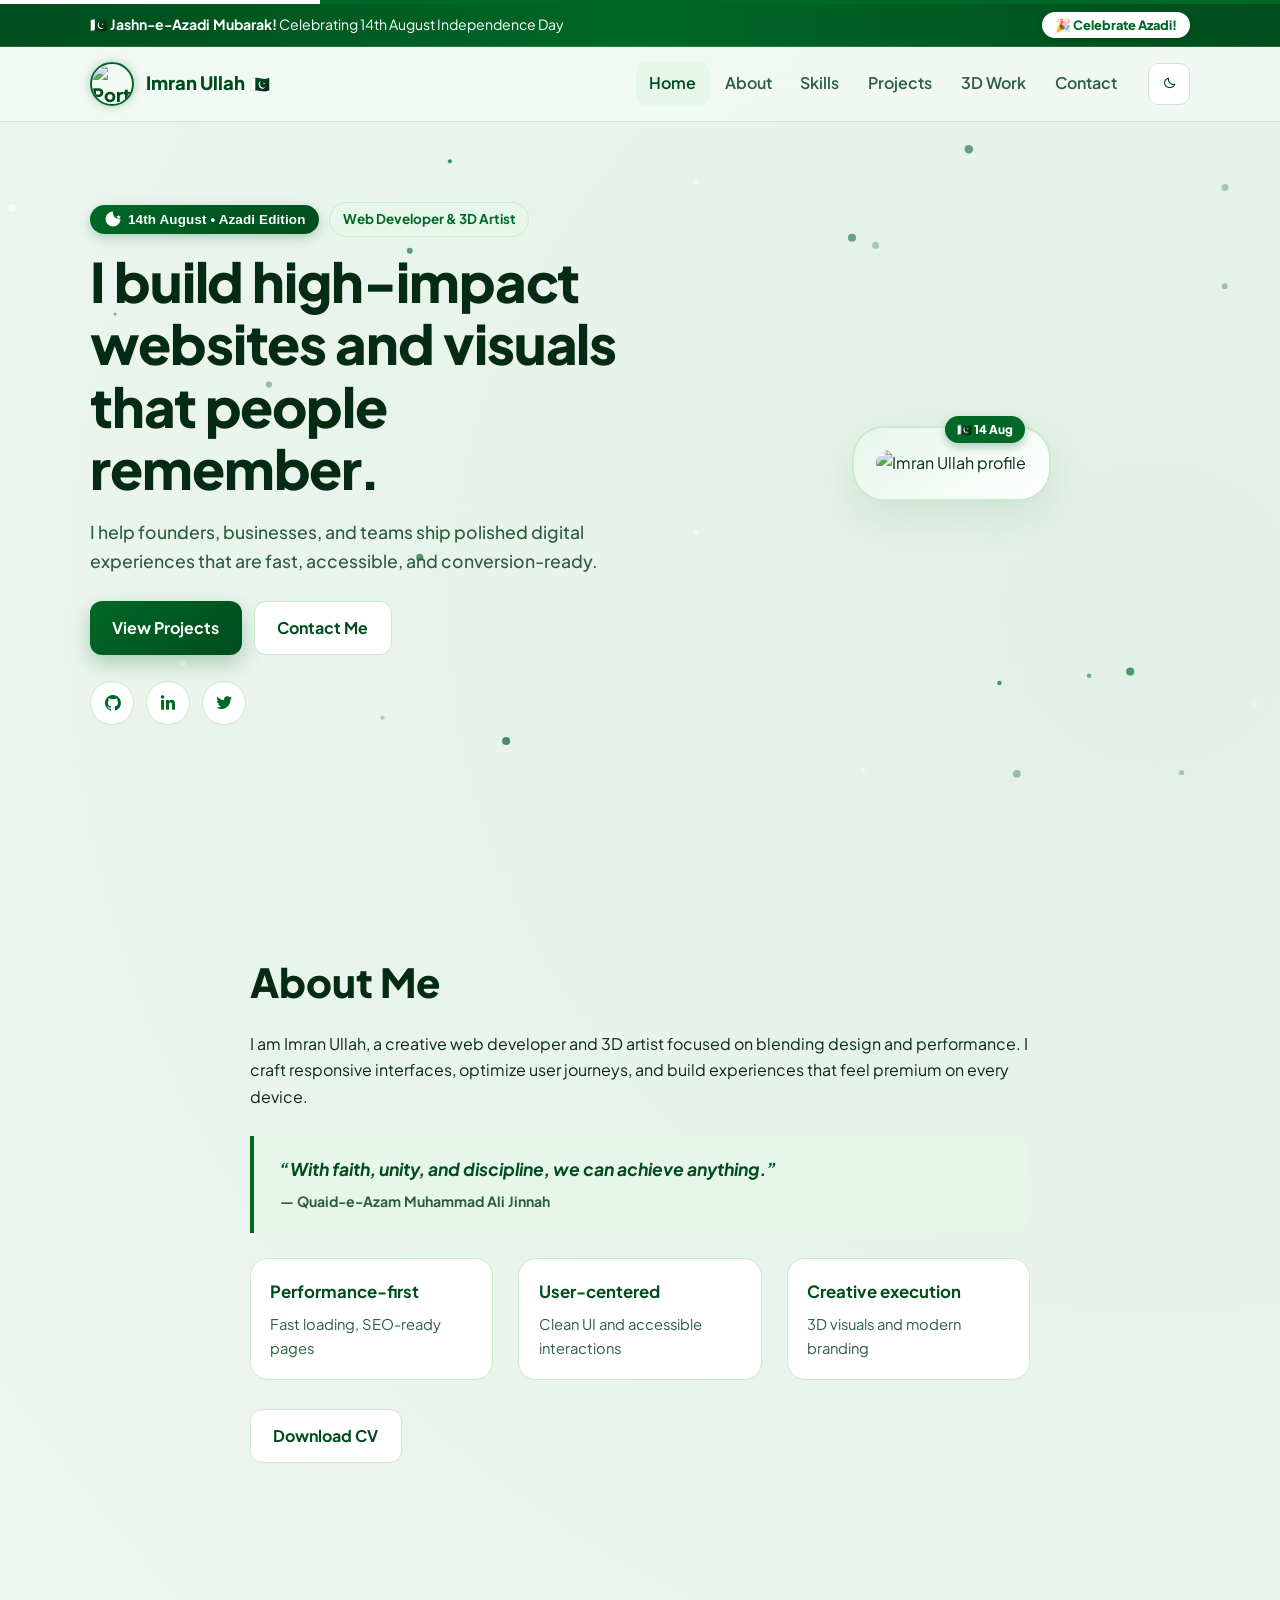
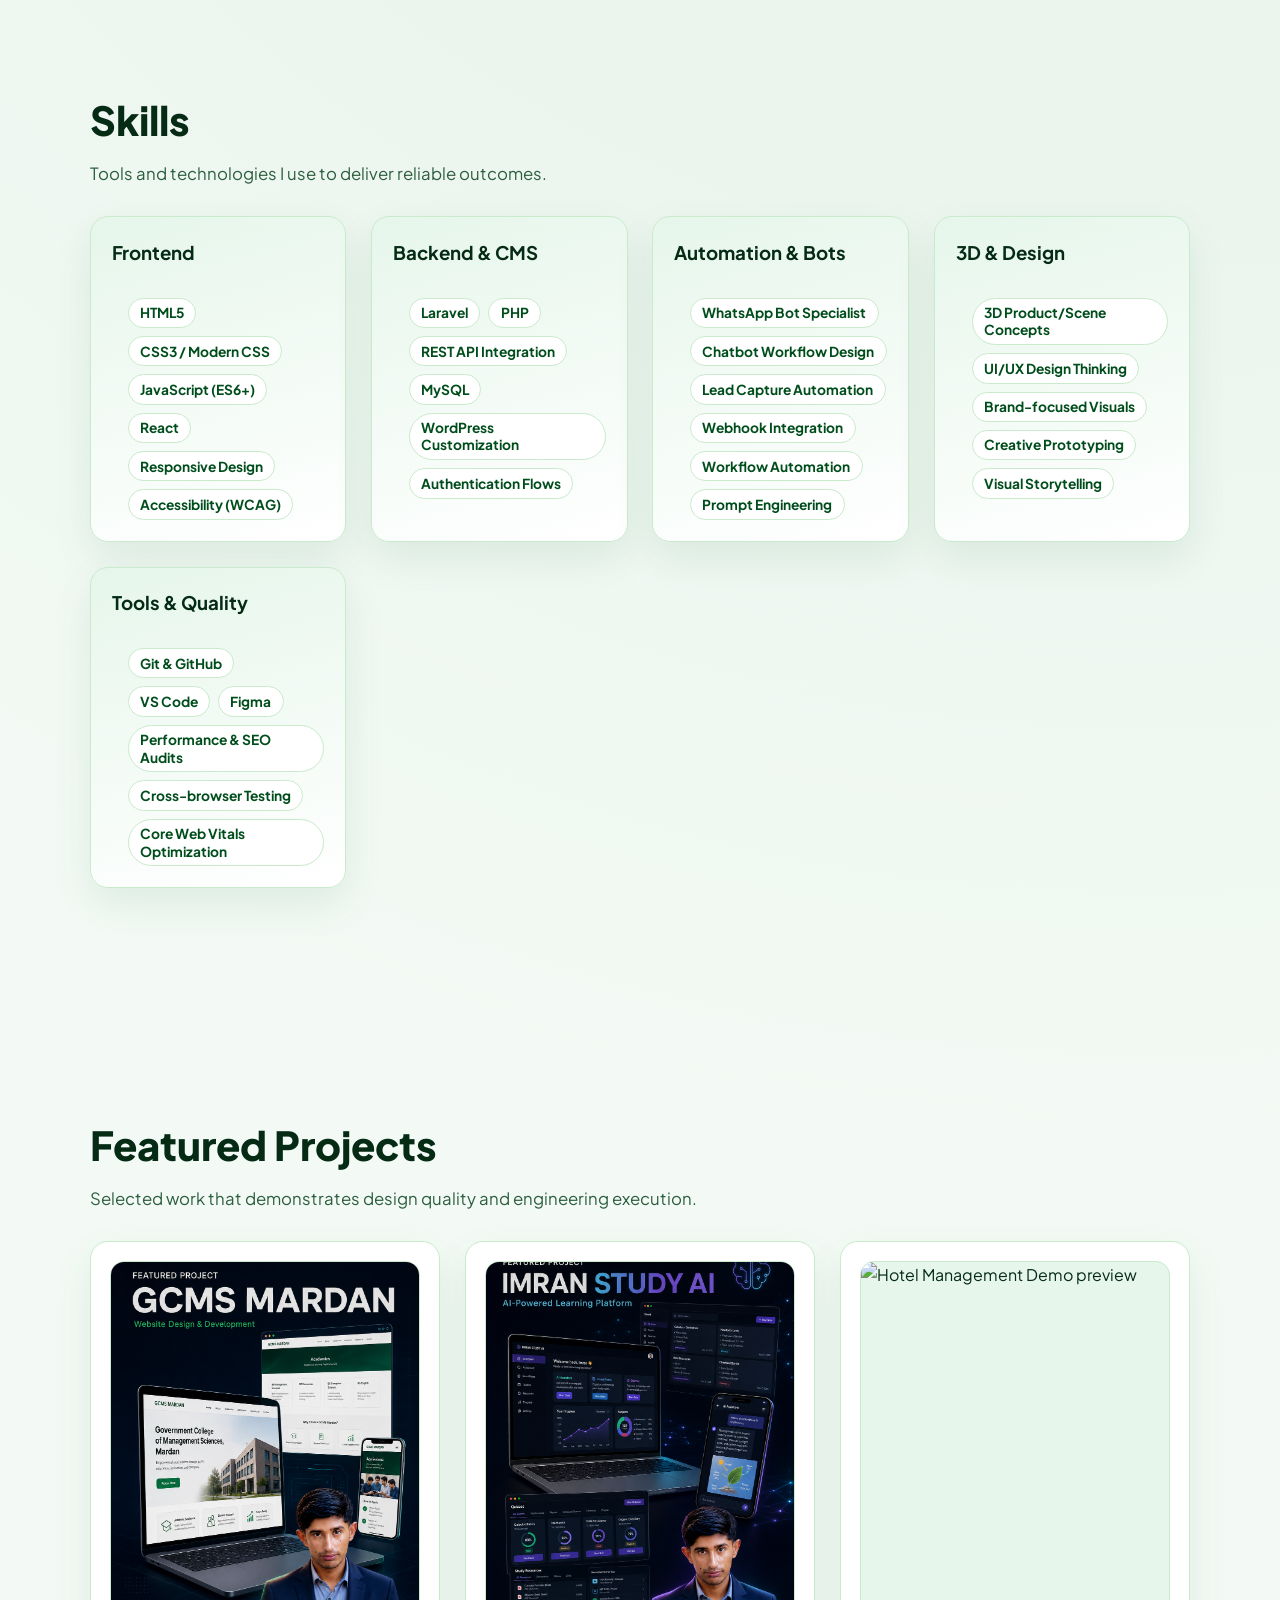
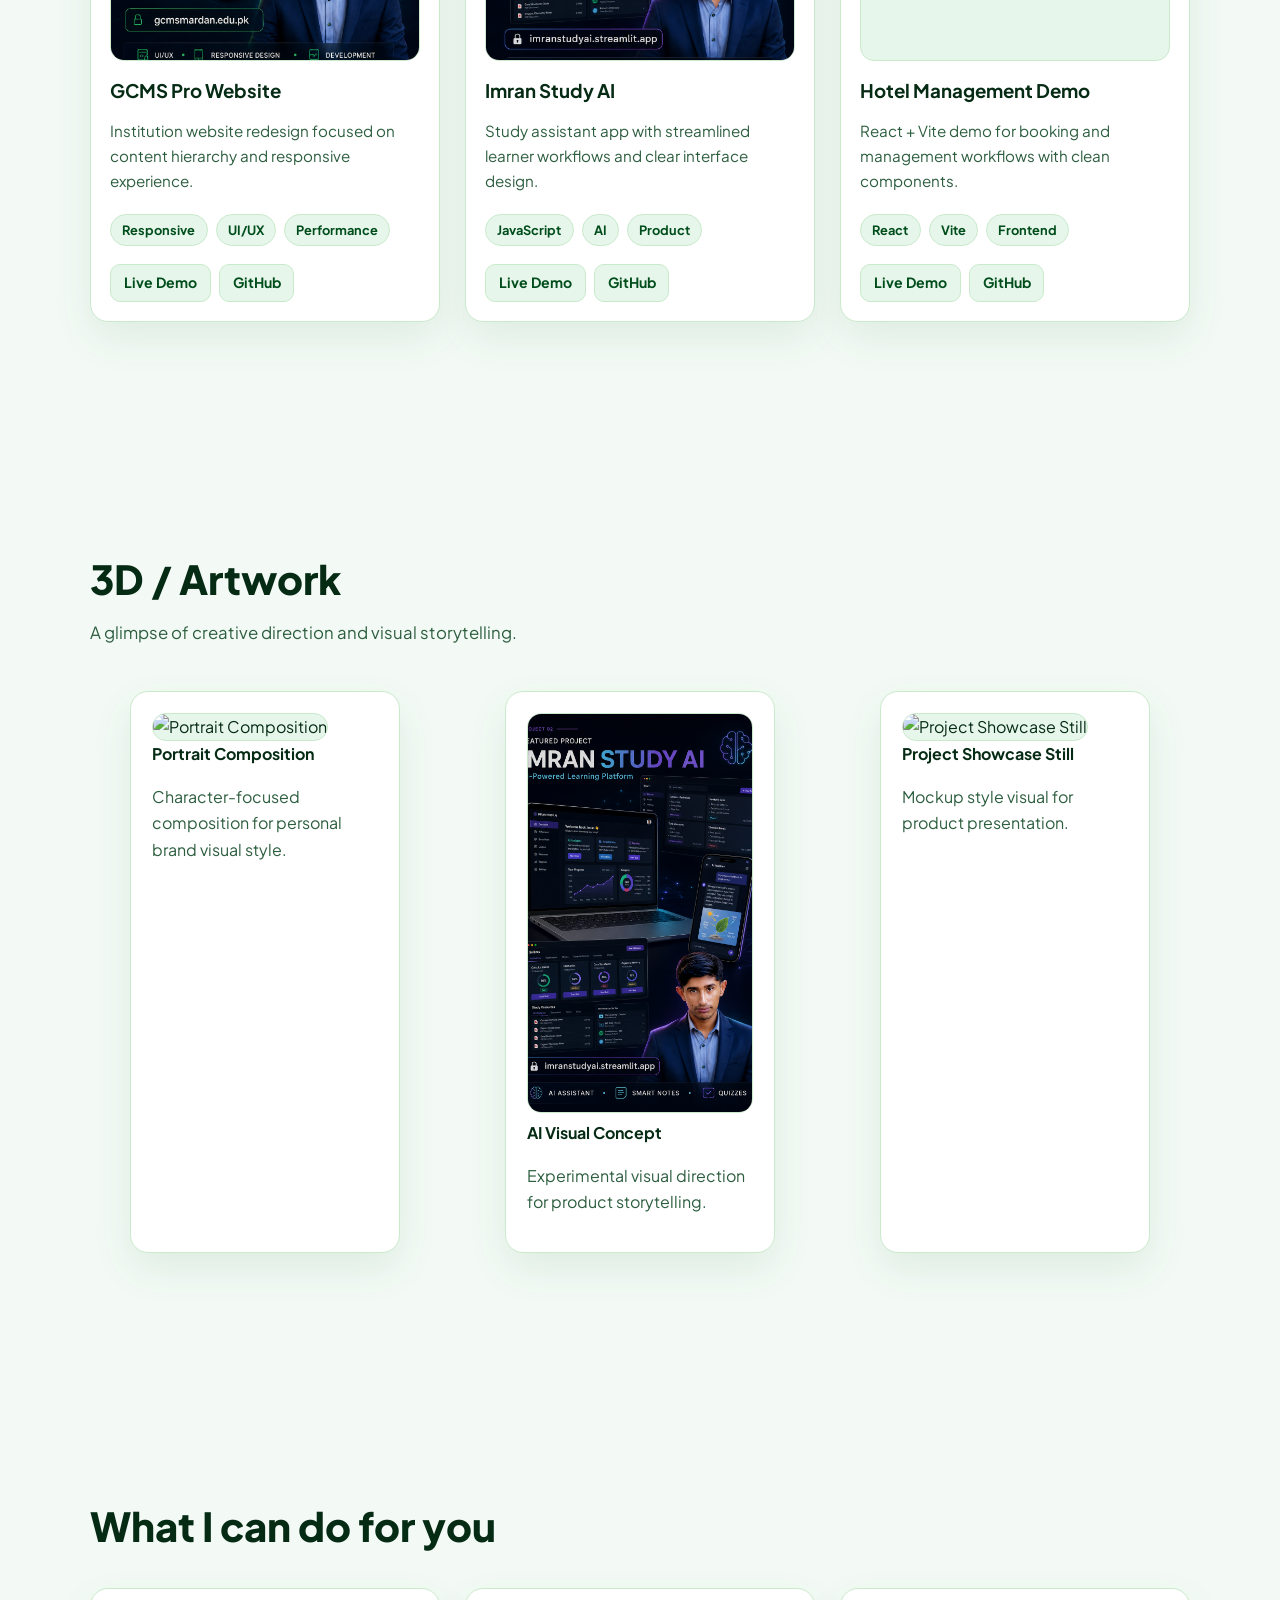
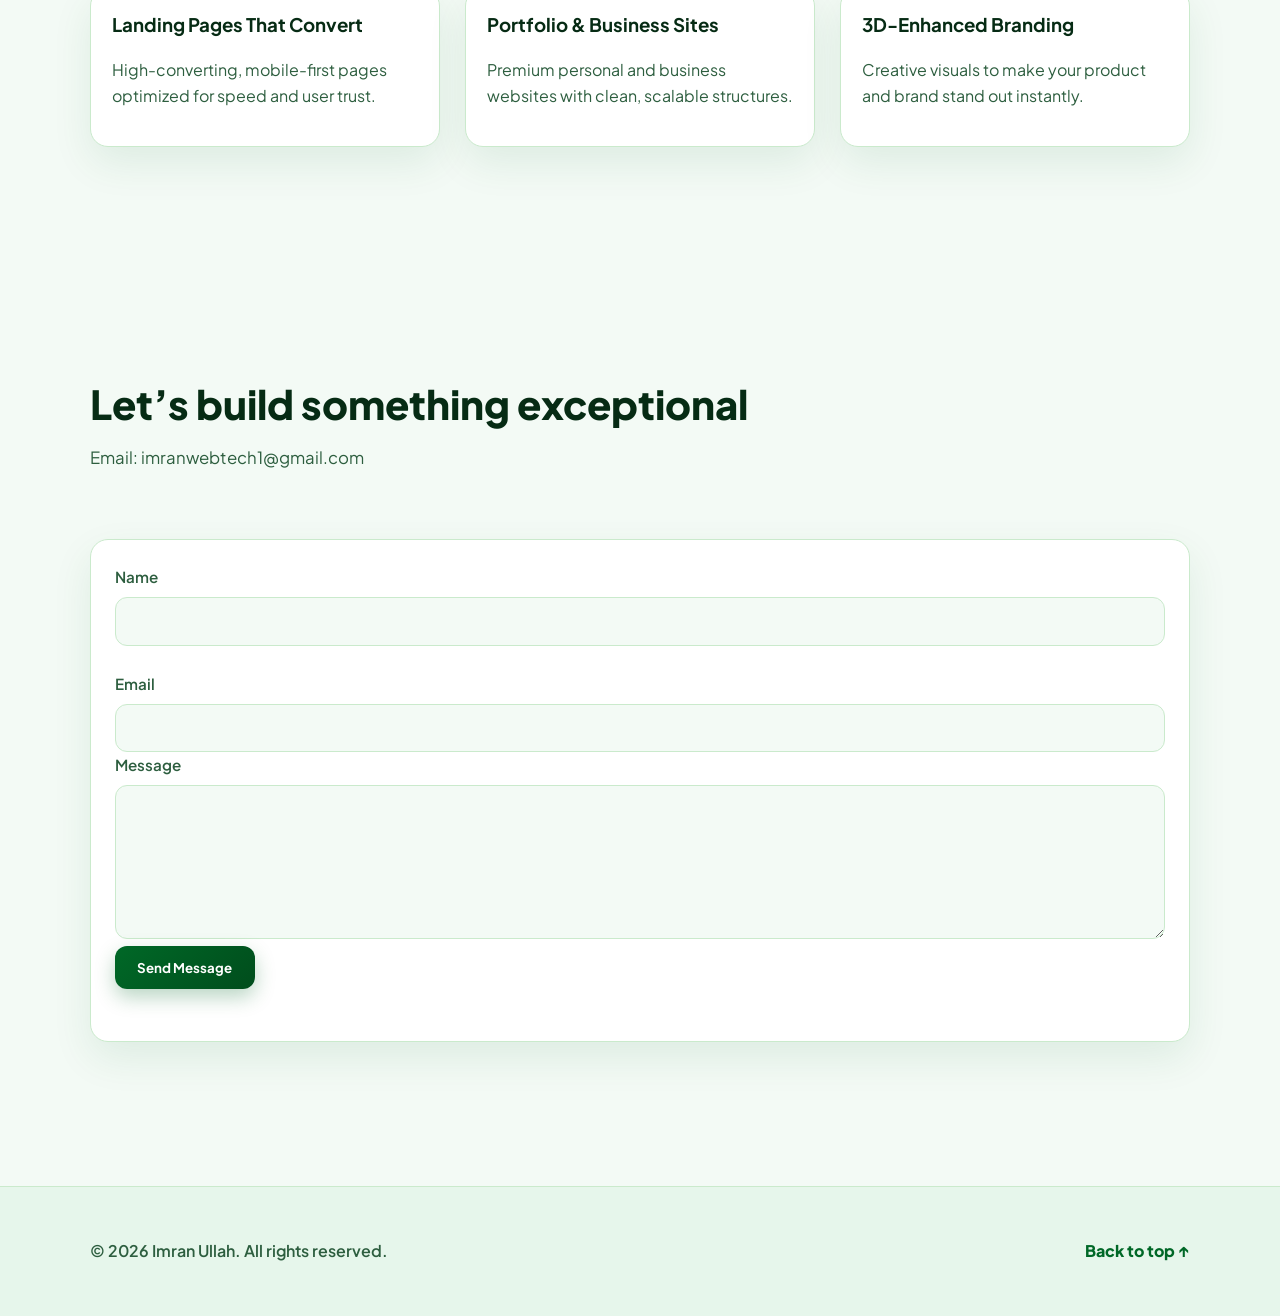
==== index.html @ a59c5899 "Update portfolio with 14th August Pakistan Independence Day theme" ====
<!DOCTYPE html>
<html lang="en">
<head>
    <meta charset="UTF-8">
    <meta name="viewport" content="width=device-width, initial-scale=1.0">
    <title>Imran Ullah | Web Developer & 3D Artist</title>
    <meta name="description" content="Imran Ullah is a Web Developer and 3D Artist creating fast, accessible digital experiences and immersive visuals.">
    <meta property="og:title" content="Imran Ullah | Web Developer & 3D Artist">
    <meta property="og:description" content="Portfolio of Imran Ullah featuring modern web projects, 3D artwork, and services.">
    <meta property="og:type" content="website">
    <meta property="og:image" content="dp.png">
    <meta property="og:url" content="https://imranullahweb.github.io/Imranullahweb.github.io/">
    <link rel="icon" href="dp.png" type="image/png">
    <link rel="preconnect" href="https://fonts.googleapis.com">
    <link rel="preconnect" href="https://fonts.gstatic.com" crossorigin>
    <link href="https://fonts.googleapis.com/css2?family=Plus+Jakarta+Sans:wght@400;500;600;700;800&display=swap" rel="stylesheet">
    <link rel="preconnect" href="https://unpkg.com">
    <link rel="stylesheet" href="style.css">
    <link href="https://unpkg.com/boxicons@2.1.4/css/boxicons.min.css" rel="stylesheet">
    <script defer src="script.js"></script>
</head>
<body>
    <a class="skip-link" href="#main-content">Skip to content</a>

    <div class="azadi-banner" id="azadi-banner">
        <div class="container banner-inner">
            <span>🇵🇰 <strong>Jashn-e-Azadi Mubarak!</strong> Celebrating 14th August Independence Day</span>
            <button id="celebrate-btn" class="azadi-celebrate-btn">🎉 Celebrate Azadi!</button>
        </div>
    </div>

    <header class="site-header" id="site-header">
        <div class="container header-content">
            <a href="#home" class="brand" aria-label="Go to home">
                <img src="dp.png" alt="Portrait of Imran Ullah" class="brand-avatar" width="44" height="44">
                <span>Imran Ullah <span class="flag-badge">🇵🇰</span></span>
            </a>

            <button class="menu-toggle" id="menu-toggle" aria-label="Toggle navigation" aria-expanded="false" aria-controls="site-nav">
                <i class="bx bx-menu"></i>
            </button>

            <nav class="site-nav" id="site-nav" aria-label="Primary navigation">
                <a href="#home" class="nav-link active">Home</a>
                <a href="#about" class="nav-link">About</a>
                <a href="#skills" class="nav-link">Skills</a>
                <a href="#projects" class="nav-link">Projects</a>
                <a href="#artwork" class="nav-link">3D Work</a>
                <a href="#contact" class="nav-link">Contact</a>
            </nav>

            <button class="theme-toggle" id="theme-toggle" aria-label="Switch color theme" aria-pressed="false">
                <i class="bx bx-moon"></i>
            </button>
        </div>
    </header>

    <main id="main-content">
        <section class="hero section" id="home">
            <canvas id="azadi-canvas" class="azadi-canvas"></canvas>
            <div class="container hero-grid">
                <div class="hero-copy reveal">
                    <div class="badge-group">
                        <button class="pak-badge" id="hero-azadi-btn" title="Click to celebrate Azadi!">
                            <svg class="crescent-star-icon" viewBox="0 0 24 24" width="18" height="18" fill="currentColor">
                                <path d="M12 2a10 10 0 1 0 10 10 8.5 8.5 0 0 1-10-10zm7.5 4.5l.9 1.8 2 .3-1.4 1.4.3 2-1.8-.9-1.8.9.3-2-1.4-1.4 2-.3.9-1.8z"/>
                            </svg>
                            14th August • Azadi Edition
                        </button>
                        <span class="eyebrow">Web Developer & 3D Artist</span>
                    </div>
                    <h1>I build high-impact websites and visuals that people remember.</h1>
                    <p class="lead">I help founders, businesses, and teams ship polished digital experiences that are fast, accessible, and conversion-ready.</p>
                    <div class="cta-group">
                        <a class="btn btn-primary" href="#projects">View Projects</a>
                        <a class="btn btn-secondary" href="#contact">Contact Me</a>
                    </div>
                    <ul class="social-list" aria-label="Social links">
                        <li><a href="https://github.com/Imranullahweb" target="_blank" rel="noopener" aria-label="GitHub"><i class="bx bxl-github"></i></a></li>
                        <li><a href="https://www.linkedin.com/in/imran-webtech-904082298/" target="_blank" rel="noopener" aria-label="LinkedIn"><i class="bx bxl-linkedin"></i></a></li>
                        <li><a href="https://x.com/imran_ullah2" target="_blank" rel="noopener" aria-label="X"><i class="bx bxl-twitter"></i></a></li>
                    </ul>
                </div>
                <div class="hero-media reveal">
                    <img src="dp.png" alt="Imran Ullah profile" width="560" height="560" loading="eager" decoding="async">
                </div>
            </div>
        </section>

        <section class="about section" id="about">
            <div class="container narrow reveal">
                <h2>About Me</h2>
                <p>I am Imran Ullah, a creative web developer and 3D artist focused on blending design and performance. I craft responsive interfaces, optimize user journeys, and build experiences that feel premium on every device.</p>
                <blockquote class="quaid-quote">
                    <p>“With faith, unity, and discipline, we can achieve anything.”</p>
                    <cite>— Quaid-e-Azam Muhammad Ali Jinnah</cite>
                </blockquote>
                <div class="about-highlights" role="list">
                    <div class="highlight" role="listitem"><strong>Performance-first</strong><span>Fast loading, SEO-ready pages</span></div>
                    <div class="highlight" role="listitem"><strong>User-centered</strong><span>Clean UI and accessible interactions</span></div>
                    <div class="highlight" role="listitem"><strong>Creative execution</strong><span>3D visuals and modern branding</span></div>
                </div>
                <a class="btn btn-secondary" href="Imran CV for scholarship.pdf" download target="_blank" rel="noopener">Download CV</a>
            </div>
        </section>

        <section class="skills section" id="skills">
            <div class="container">
                <div class="section-head reveal">
                    <h2>Skills</h2>
                    <p>Tools and technologies I use to deliver reliable outcomes.</p>
                </div>
                <div class="skills-grid">
                    <article class="card skill-card reveal">
                        <h3>Frontend</h3>
                        <ul class="skill-chips">
                            <li>HTML5</li>
                            <li>CSS3 / Modern CSS</li>
                            <li>JavaScript (ES6+)</li>
                            <li>React</li>
                            <li>Responsive Design</li>
                            <li>Accessibility (WCAG)</li>
                        </ul>
                    </article>
                    <article class="card skill-card reveal">
                        <h3>Backend & CMS</h3>
                        <ul class="skill-chips">
                            <li>Laravel</li>
                            <li>PHP</li>
                            <li>REST API Integration</li>
                            <li>MySQL</li>
                            <li>WordPress Customization</li>
                            <li>Authentication Flows</li>
                        </ul>
                    </article>
                    <article class="card skill-card reveal">
                        <h3>Automation & Bots</h3>
                        <ul class="skill-chips">
                            <li>WhatsApp Bot Specialist</li>
                            <li>Chatbot Workflow Design</li>
                            <li>Lead Capture Automation</li>
                            <li>Webhook Integration</li>
                            <li>Workflow Automation</li>
                            <li>Prompt Engineering</li>
                        </ul>
                    </article>
                    <article class="card skill-card reveal">
                        <h3>3D & Design</h3>
                        <ul class="skill-chips">
                            <li>3D Product/Scene Concepts</li>
                            <li>UI/UX Design Thinking</li>
                            <li>Brand-focused Visuals</li>
                            <li>Creative Prototyping</li>
                            <li>Visual Storytelling</li>
                        </ul>
                    </article>
                    <article class="card skill-card reveal">
                        <h3>Tools & Quality</h3>
                        <ul class="skill-chips">
                            <li>Git & GitHub</li>
                            <li>VS Code</li>
                            <li>Figma</li>
                            <li>Performance & SEO Audits</li>
                            <li>Cross-browser Testing</li>
                            <li>Core Web Vitals Optimization</li>
                        </ul>
                    </article>
                </div>
            </div>
        </section>

        <section class="projects section" id="projects">
            <div class="container">
                <div class="section-head reveal">
                    <h2>Featured Projects</h2>
                    <p>Selected work that demonstrates design quality and engineering execution.</p>
                </div>
                <div class="cards-grid" id="projects-grid" aria-live="polite"></div>
            </div>
        </section>

        <section class="artwork section" id="artwork">
            <div class="container">
                <div class="section-head reveal">
                    <h2>3D / Artwork</h2>
                    <p>A glimpse of creative direction and visual storytelling.</p>
                </div>
                <div class="cards-grid artwork-grid" id="artwork-grid" aria-live="polite"></div>
            </div>
        </section>

        <section class="services section" id="services">
            <div class="container">
                <div class="section-head reveal">
                    <h2>What I can do for you</h2>
                </div>
                <div class="services-grid">
                    <article class="card reveal">
                        <h3>Landing Pages That Convert</h3>
                        <p>High-converting, mobile-first pages optimized for speed and user trust.</p>
                    </article>
                    <article class="card reveal">
                        <h3>Portfolio & Business Sites</h3>
                        <p>Premium personal and business websites with clean, scalable structures.</p>
                    </article>
                    <article class="card reveal">
                        <h3>3D-Enhanced Branding</h3>
                        <p>Creative visuals to make your product and brand stand out instantly.</p>
                    </article>
                </div>
            </div>
        </section>

        <section class="contact section" id="contact">
            <div class="container contact-wrap">
                <div class="section-head reveal">
                    <h2>Let’s build something exceptional</h2>
                    <p>Email: <a href="mailto:imranwebtech1@gmail.com">imranwebtech1@gmail.com</a></p>
                </div>

                <form class="contact-form reveal" id="contact-form" aria-label="Contact form">
                    <div class="input-grid">
                        <label>
                            <span>Name</span>
                            <input type="text" name="name" autocomplete="name" required>
                        </label>
                        <label>
                            <span>Email</span>
                            <input type="email" name="email" autocomplete="email" required>
                        </label>
                    </div>
                    <label>
                        <span>Message</span>
                        <textarea name="message" rows="6" required></textarea>
                    </label>
                    <button type="submit" class="btn btn-primary">Send Message</button>
                    <p id="form-status" class="form-status" role="status" aria-live="polite"></p>
                </form>
            </div>
        </section>
    </main>

    <footer class="site-footer">
        <div class="container footer-content">
            <p>&copy; <span id="year"></span> Imran Ullah. All rights reserved.</p>
            <a href="#home" class="back-top" aria-label="Back to top">Back to top ↑</a>
        </div>
    </footer>
</body>
</html>
---- style.css ----
:root {
    /* 14th August Pakistan Patriotic Theme - Light Mode */
    --bg: #f3faf5;
    --surface: #ffffff;
    --surface-2: #e6f6eb;
    --text: #062b14; /* High contrast dark green */
    --muted: #2d5e3f;
    --primary: #006827; /* Official Pakistan Flag Green */
    --primary-strong: #004d1c;
    --accent: #00a847; /* Vibrant Emerald Accent */
    --border: #caeacc;
    --shadow: 0 16px 40px rgba(0, 104, 39, 0.09);
    --radius: 18px;
    --space: clamp(1rem, 1.2vw + .6rem, 1.8rem);
    --pill-padding-y: .34rem;
    --pill-padding-x: .62rem;
}

:root[data-theme="dark"] {
    /* 14th August Pakistan Patriotic Theme - Dark Mode */
    --bg: #03170c;
    --surface: #092917;
    --surface-2: #0f3d23;
    --text: #f0fdf4; /* Crisp readable light text */
    --muted: #a3e6b9;
    --primary: #00c853;
    --primary-strong: #69f0ae;
    --accent: #00e676;
    --border: #195431;
    --shadow: 0 18px 48px rgba(0, 0, 0, 0.5);
}

* { box-sizing: border-box; }
html { scroll-behavior: smooth; }
body {
    margin: 0;
    font-family: 'Plus Jakarta Sans', -apple-system, BlinkMacSystemFont, "Segoe UI", Roboto, sans-serif;
    background: radial-gradient(circle at 90% 10%, color-mix(in oklab, var(--primary), transparent 93%), transparent 40%), var(--bg);
    color: var(--text);
    line-height: 1.65;
}

/* Green & White Flag Top Stripe */
body::before {
    content: "";
    position: fixed;
    top: 0;
    left: 0;
    right: 0;
    height: 4px;
    background: linear-gradient(90deg, #ffffff 0%, #ffffff 25%, #006827 25%, #006827 100%);
    z-index: 1001;
}

.azadi-banner {
    background: linear-gradient(90deg, #004d1c 0%, #006827 50%, #004d1c 100%);
    color: #ffffff;
    font-size: .88rem;
    padding: .5rem 0;
    margin-top: 4px;
    border-bottom: 1px solid rgba(255, 255, 255, 0.15);
    position: relative;
    z-index: 999;
}

.banner-inner {
    display: flex;
    justify-content: space-between;
    align-items: center;
    gap: 1rem;
    flex-wrap: wrap;
}

.azadi-celebrate-btn {
    background: #ffffff;
    color: #006827;
    border: none;
    padding: .3rem .8rem;
    border-radius: 999px;
    font-weight: 800;
    font-size: .8rem;
    font-family: inherit;
    cursor: pointer;
    box-shadow: 0 2px 8px rgba(0, 0, 0, 0.15);
    transition: transform .2s ease, background .2s ease;
}
.azadi-celebrate-btn:hover {
    transform: scale(1.05);
    background: #f0fff0;
}

.azadi-canvas {
    position: absolute;
    inset: 0;
    width: 100%;
    height: 100%;
    pointer-events: none;
    z-index: 0;
}

.hero { position: relative; overflow: hidden; padding-top: clamp(3rem, 8vw, 5rem); }
.hero-grid { position: relative; z-index: 1; }

button.pak-badge {
    border: none;
    cursor: pointer;
    transition: transform .2s ease, box-shadow .2s ease;
}
button.pak-badge:hover {
    transform: scale(1.04);
    box-shadow: 0 6px 18px rgba(0, 104, 39, 0.35);
}
a { color: inherit; text-decoration: none; }

.skip-link {
    position: absolute;
    left: .5rem;
    top: -4rem;
    background: var(--primary);
    color: #fff;
    padding: .6rem .9rem;
    border-radius: .6rem;
    z-index: 999;
}
.skip-link:focus-visible { top: .5rem; }

.container { width: min(1100px, 92vw); margin-inline: auto; }
.narrow { width: min(780px, 92vw); }
.section { padding: clamp(4rem, 9vw, 7rem) 0; }

.site-header {
    position: sticky;
    top: 5px;
    z-index: 100;
    backdrop-filter: blur(12px);
    background: color-mix(in oklab, var(--bg), transparent 15%);
    border-bottom: 1px solid var(--border);
    transition: border-color .2s ease, box-shadow .2s ease;
}
.site-header.scrolled { box-shadow: 0 8px 24px rgba(0, 104, 39, .12); }

.header-content {
    display: flex;
    align-items: center;
    gap: .8rem;
    min-height: 74px;
}
.brand { display: inline-flex; align-items: center; gap: .75rem; font-weight: 800; color: var(--primary-strong); font-size: 1.15rem; }
:root[data-theme="dark"] .brand { color: #ffffff; }

.brand-avatar {
    width: 44px;
    height: 44px;
    border-radius: 50%;
    object-fit: cover;
    border: 2px solid var(--primary);
    box-shadow: 0 0 10px rgba(0, 104, 39, 0.3);
}

.flag-badge {
    font-size: 1rem;
    margin-left: 2px;
}

.site-nav { margin-left: auto; display: flex; gap: .2rem; }
.nav-link {
    padding: .6rem .8rem;
    border-radius: 10px;
    color: var(--muted);
    font-weight: 600;
    transition: all .2s ease;
}
.nav-link:hover, .nav-link.active {
    color: var(--primary-strong);
    background: var(--surface-2);
}
:root[data-theme="dark"] .nav-link:hover, 
:root[data-theme="dark"] .nav-link.active {
    color: #ffffff;
    background: var(--surface-2);
}

.theme-toggle,
.menu-toggle {
    border: 1px solid var(--border);
    background: var(--surface);
    color: var(--primary-strong);
    width: 42px;
    height: 42px;
    border-radius: 10px;
    display: grid;
    place-items: center;
    cursor: pointer;
    transition: all .2s ease;
}
.theme-toggle:hover, .menu-toggle:hover {
    background: var(--surface-2);
}
.theme-toggle { margin-left: .35rem; }
.menu-toggle { display: none; }

.hero { padding-top: clamp(3rem, 8vw, 5rem); }
.hero-grid {
    display: grid;
    gap: clamp(1.5rem, 3vw, 3rem);
    align-items: center;
    grid-template-columns: 1.1fr .9fr;
}

.badge-group {
    display: flex;
    flex-wrap: wrap;
    align-items: center;
    gap: .6rem;
    margin-bottom: .8rem;
}

.pak-badge {
    display: inline-flex;
    align-items: center;
    gap: .4rem;
    padding: .35rem .85rem;
    border-radius: 999px;
    background: linear-gradient(135deg, #006827, #004d1c);
    color: #ffffff;
    font-weight: 700;
    font-size: .84rem;
    box-shadow: 0 4px 12px rgba(0, 104, 39, 0.25);
    letter-spacing: .01em;
}

.crescent-star-icon {
    fill: #ffffff;
    animation: spin-glow 4s ease-in-out infinite alternate;
}

@keyframes spin-glow {
    0% { transform: rotate(0deg) scale(1); }
    100% { transform: rotate(12deg) scale(1.1); }
}

.eyebrow {
    display: inline-flex;
    padding: .35rem .8rem;
    border-radius: 999px;
    background: var(--surface-2);
    color: var(--primary);
    font-weight: 700;
    font-size: .84rem;
    border: 1px solid var(--border);
}

h1 { 
    font-size: clamp(2.1rem, 5vw, 3.4rem); 
    line-height: 1.15; 
    margin: .8rem 0; 
    font-weight: 800;
    color: var(--text);
    letter-spacing: -0.02em;
}

.lead { 
    color: var(--muted); 
    max-width: 62ch; 
    font-size: 1.1rem;
    font-weight: 500;
}

.cta-group { display: flex; flex-wrap: wrap; gap: .75rem; margin: 1.6rem 0; }
.btn {
    border: 0;
    border-radius: 12px;
    display: inline-flex;
    align-items: center;
    justify-content: center;
    padding: .8rem 1.4rem;
    font-weight: 700;
    cursor: pointer;
    font-family: inherit;
    transition: all .25s cubic-bezier(0.4, 0, 0.2, 1);
}
.btn-primary { 
    background: linear-gradient(135deg, var(--primary) 0%, var(--primary-strong) 100%); 
    color: #ffffff !important; 
    box-shadow: 0 8px 20px rgba(0, 104, 39, 0.28);
}
.btn-primary:hover { 
    transform: translateY(-2px);
    box-shadow: 0 12px 28px rgba(0, 104, 39, 0.38);
    background: linear-gradient(135deg, var(--primary-strong) 0%, var(--primary) 100%); 
}

.btn-secondary { 
    background: var(--surface); 
    border: 1.5px solid var(--border); 
    color: var(--primary-strong);
}
.btn-secondary:hover {
    background: var(--surface-2);
    transform: translateY(-2px);
    border-color: var(--primary);
}

.social-list { display: flex; list-style: none; padding: 0; margin: 1.2rem 0 0; gap: .75rem; }
.social-list a {
    width: 44px;
    height: 44px;
    border-radius: 50%;
    display: grid;
    place-items: center;
    background: var(--surface);
    border: 1.5px solid var(--border);
    color: var(--primary);
    font-size: 1.2rem;
    transition: all .2s ease;
}
.social-list a:hover { 
    transform: translateY(-3px); 
    background: var(--primary);
    color: #ffffff;
    border-color: var(--primary);
    box-shadow: 0 6px 16px rgba(0, 104, 39, 0.25);
}

.hero-media {
    justify-self: center;
    position: relative;
    background: linear-gradient(145deg, var(--surface-2), var(--surface));
    border: 2px solid var(--border);
    box-shadow: var(--shadow);
    border-radius: 32px;
    padding: clamp(.8rem, 2vw, 1.4rem);
}

.hero-media::before {
    content: "🇵🇰 14 Aug";
    position: absolute;
    top: -12px;
    right: 24px;
    background: var(--primary);
    color: #fff;
    font-size: .75rem;
    font-weight: 800;
    padding: .25rem .75rem;
    border-radius: 999px;
    box-shadow: 0 4px 10px rgba(0, 104, 39, 0.3);
}

.hero-media img { border-radius: 22px; aspect-ratio: 1/1; object-fit: cover; }

.section-head { margin-bottom: 1.8rem; }
.section-head p { color: var(--muted); margin-top: .4rem; font-size: 1.05rem; }
h2 { font-size: clamp(1.8rem, 3.2vw, 2.5rem); margin: 0; font-weight: 800; color: var(--text); }

.about-highlights,
.skills-grid,
.cards-grid,
.services-grid,
.input-grid {
    display: grid;
    gap: var(--space);
}

.quaid-quote {
    margin: 1.6rem 0;
    padding: 1.2rem 1.6rem;
    border-left: 4px solid var(--primary);
    background: var(--surface-2);
    border-radius: 0 var(--radius) var(--radius) 0;
}
.quaid-quote p {
    margin: 0;
    font-size: 1.1rem;
    font-weight: 700;
    color: var(--primary-strong);
    font-style: italic;
}
.quaid-quote cite {
    display: block;
    margin-top: .4rem;
    font-size: .88rem;
    font-weight: 700;
    color: var(--muted);
    font-style: normal;
}
.about-highlights { grid-template-columns: repeat(auto-fit, minmax(180px, 1fr)); margin: 1.4rem 0 1.8rem; }
.highlight { 
    background: var(--surface); 
    border: 1.5px solid var(--border); 
    border-radius: var(--radius); 
    padding: 1.2rem; 
    transition: transform .2s ease;
}
.highlight:hover { transform: translateY(-3px); border-color: var(--primary); }
.highlight strong { color: var(--primary-strong); font-size: 1.05rem; }
.highlight span { display: block; color: var(--muted); margin-top: .35rem; font-size: .92rem; }

.skills-grid,
.services-grid { grid-template-columns: repeat(auto-fit, minmax(230px, 1fr)); }
.cards-grid { grid-template-columns: repeat(auto-fit, minmax(280px, 1fr)); }
.card {
    background: var(--surface);
    border: 1.5px solid var(--border);
    border-radius: var(--radius);
    padding: 1.3rem;
    box-shadow: var(--shadow);
    transition: all .25s ease;
}
.card h3 { margin-top: 0; margin-bottom: .6rem; color: var(--text); font-weight: 700; }
.card p { color: var(--muted); }
.card ul { margin: .4rem 0 0; padding-left: 1rem; color: var(--muted); }

.skills-grid { grid-template-columns: repeat(auto-fit, minmax(240px, 1fr)); }
.skill-card {
    padding: 1.3rem;
    border-color: var(--border);
    background: linear-gradient(165deg, var(--surface-2), var(--surface));
    display: grid;
    gap: .8rem;
    align-content: start;
    transition: transform .2s ease, box-shadow .2s ease, border-color .2s ease;
}
.skill-card:hover {
    transform: translateY(-4px);
    border-color: var(--primary);
    box-shadow: 0 16px 36px rgba(0, 104, 39, 0.15);
}

.skill-chips {
    list-style: none;
    padding: 0;
    margin: 0;
    display: flex;
    flex-wrap: wrap;
    gap: .5rem;
}
.skill-chips li {
    padding: .35rem .7rem;
    border-radius: 999px;
    border: 1px solid var(--border);
    background: var(--surface);
    color: var(--primary-strong);
    font-size: .86rem;
    font-weight: 700;
    line-height: 1.25;
}

.project-card {
    position: relative;
    overflow: hidden;
    padding: 1.2rem;
    display: flex;
    flex-direction: column;
    gap: .5rem;
    min-height: 100%;
    border: 1.5px solid var(--border);
    background: var(--surface);
    border-radius: var(--radius);
    transition: transform .25s ease, box-shadow .25s ease, border-color .25s ease;
}

.project-card:hover {
    transform: translateY(-5px);
    box-shadow: 0 20px 48px rgba(0, 104, 39, 0.18);
    border-color: var(--primary);
}

.project-card h3 { margin: .4rem 0 0; color: var(--text); font-weight: 700; }
.project-card p { margin: .2rem 0 0; color: var(--muted); font-size: .95rem; }
.project-card .project-links { margin-top: auto; padding-top: .6rem; }

.project-cover,
.art-cover {
    width: 100%;
    border-radius: 14px;
    aspect-ratio: 16/10;
    object-fit: cover;
    border: 1px solid var(--border);
    background: var(--surface-2);
}

.project-meta,
.project-links,
.tags {
    display: flex;
    flex-wrap: wrap;
    gap: .5rem;
    margin-top: .8rem;
}
.tag {
    padding: .3rem .7rem;
    border-radius: 999px;
    font-size: .8rem;
    font-weight: 700;
    border: 1px solid var(--border);
    color: var(--primary-strong);
    background: var(--surface-2);
}
.project-links a,
.project-links span {
    font-size: .88rem;
    border-radius: 10px;
    border: 1.5px solid var(--border);
    padding: .4rem .8rem;
    background: var(--surface-2);
    font-weight: 700;
    color: var(--primary-strong);
    transition: all .2s ease;
}

.project-links a:hover {
    transform: translateY(-2px);
    border-color: var(--primary);
    background: var(--primary);
    color: #ffffff;
}

.contact-wrap { display: grid; gap: 1.4rem; }
.contact-form {
    background: var(--surface);
    border: 1.5px solid var(--border);
    border-radius: var(--radius);
    box-shadow: var(--shadow);
    padding: 1.5rem;
}
label span { font-size: .95rem; color: var(--muted); font-weight: 600; }
input,
textarea {
    width: 100%;
    margin-top: .4rem;
    border: 1.5px solid var(--border);
    background: var(--bg);
    color: var(--text);
    border-radius: 12px;
    padding: .8rem;
    font-family: inherit;
    font-size: 1rem;
    transition: border-color .2s ease, box-shadow .2s ease;
}
input:focus, textarea:focus {
    outline: none;
    border-color: var(--primary);
    box-shadow: 0 0 0 3px color-mix(in oklab, var(--primary), transparent 80%);
}
.form-status { min-height: 1.2rem; margin: .6rem 0 0; color: var(--muted); font-weight: 600; }

.site-footer { 
    padding: 2.2rem 0; 
    border-top: 1.5px solid var(--border); 
    background: var(--surface-2);
    margin-top: 2rem;
}
.footer-content { display: flex; justify-content: space-between; align-items: center; gap: .8rem; flex-wrap: wrap; font-weight: 600; color: var(--muted); }
.back-top { color: var(--primary); font-weight: 800; }

.reveal {
    opacity: 0;
    transform: translateY(18px);
    transition: opacity .45s ease, transform .45s ease;
}
.reveal.is-visible { opacity: 1; transform: translateY(0); }

:focus-visible {
    outline: 3px solid var(--primary);
    outline-offset: 2px;
}

@media (max-width: 920px) {
    .menu-toggle { display: grid; margin-left: auto; }
    .site-nav {
        position: absolute;
        top: 74px;
        left: 0;
        right: 0;
        padding: 1rem;
        border-bottom: 1.5px solid var(--border);
        background: var(--bg);
        display: none;
        flex-direction: column;
        box-shadow: 0 12px 24px rgba(0, 104, 39, 0.15);
    }
    .site-nav.open { display: flex; }
    .theme-toggle { margin-left: 0; }
    .hero-grid { grid-template-columns: 1fr; }
    .cards-grid { grid-template-columns: 1fr; }
    .skills-grid { grid-template-columns: 1fr; }
}

@media (prefers-reduced-motion: reduce) {
    html { scroll-behavior: auto; }
    *, *::before, *::after {
        animation-duration: .01ms !important;
        animation-iteration-count: 1 !important;
        transition-duration: .01ms !important;
    }
    .reveal { opacity: 1; transform: none; }
}
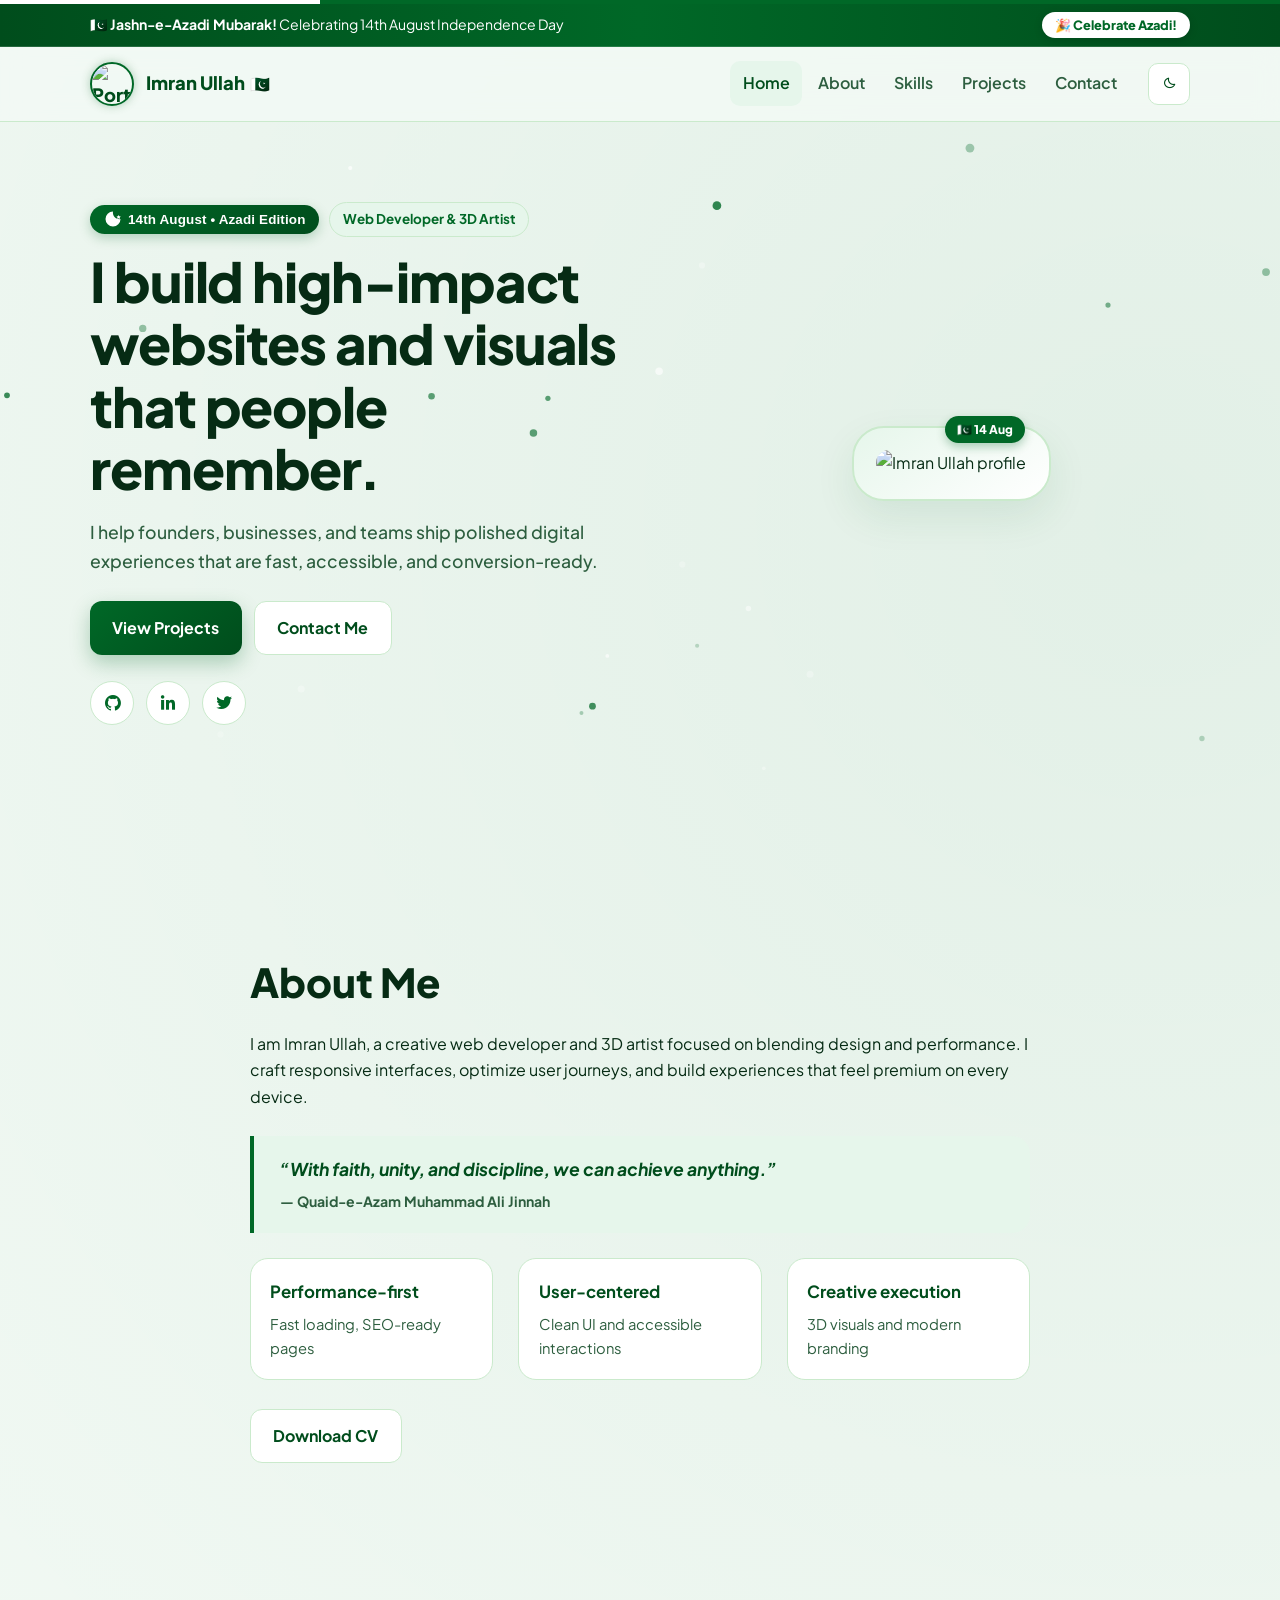
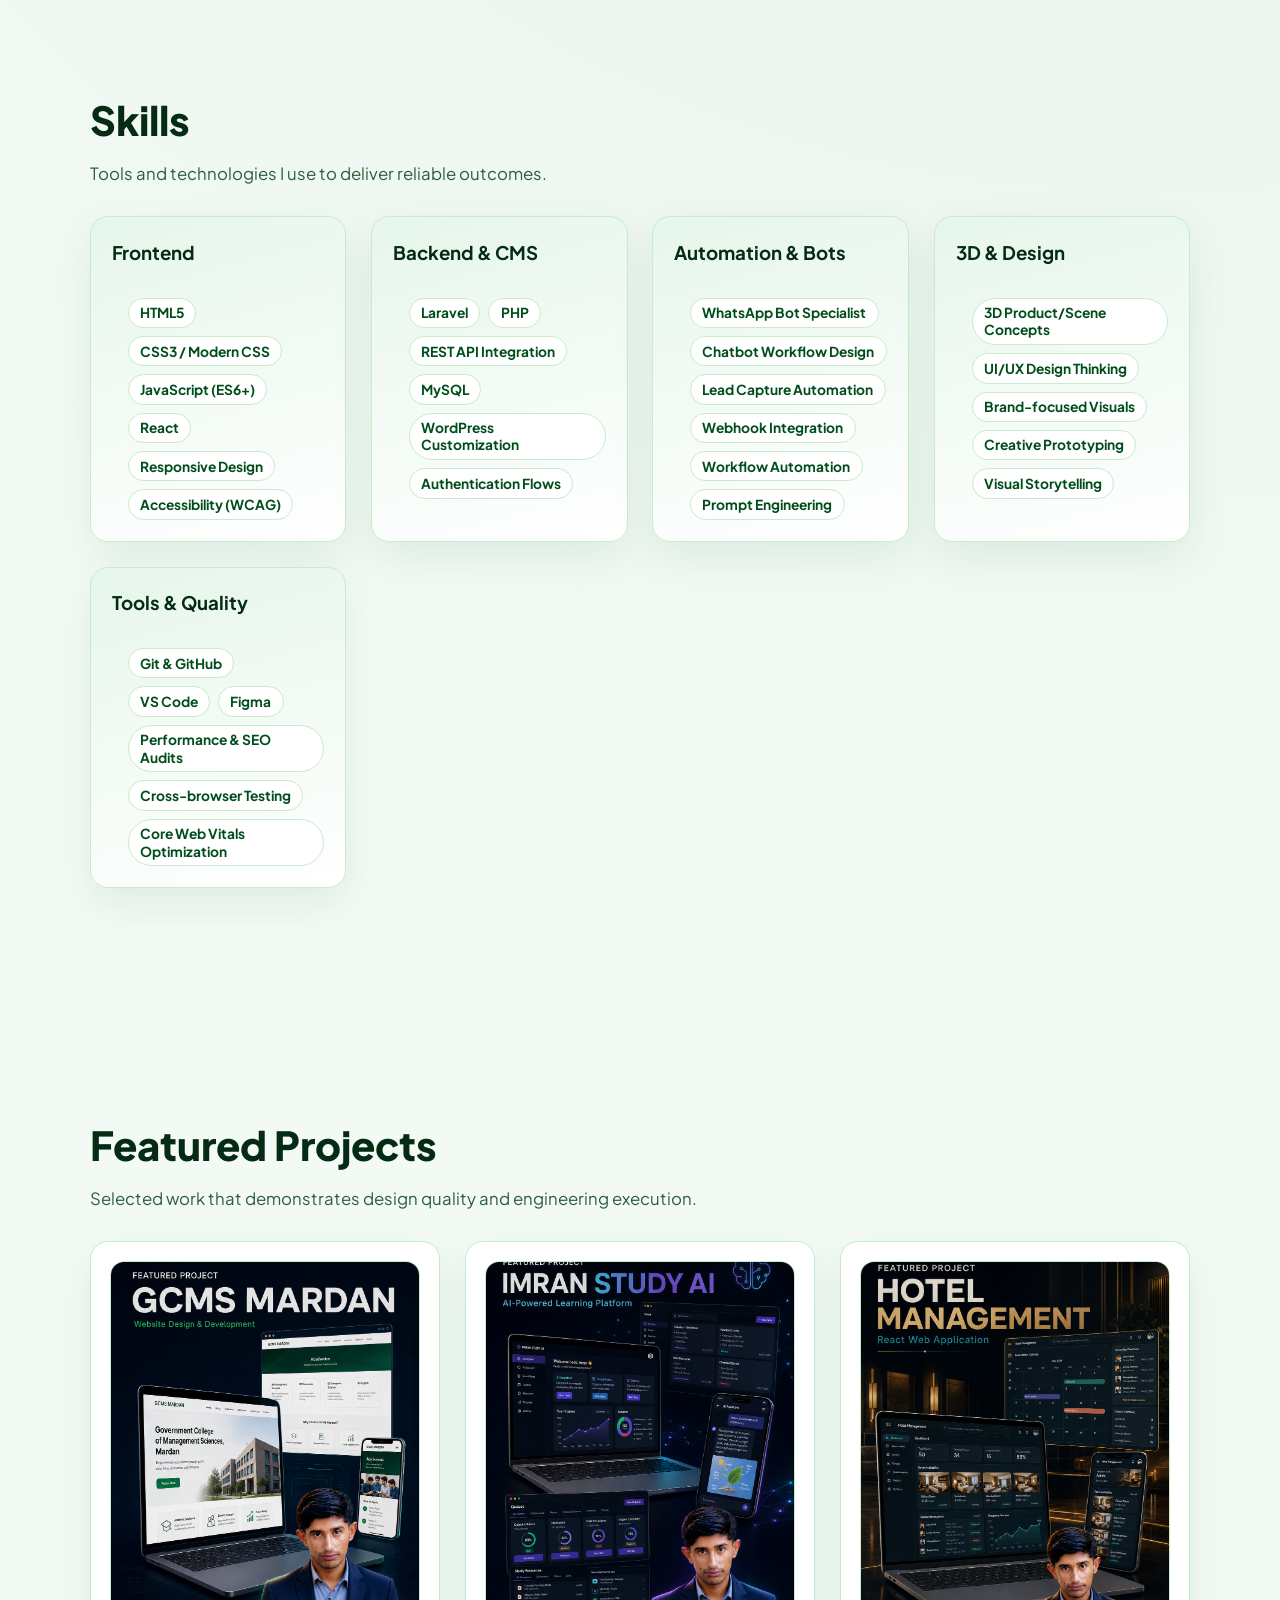
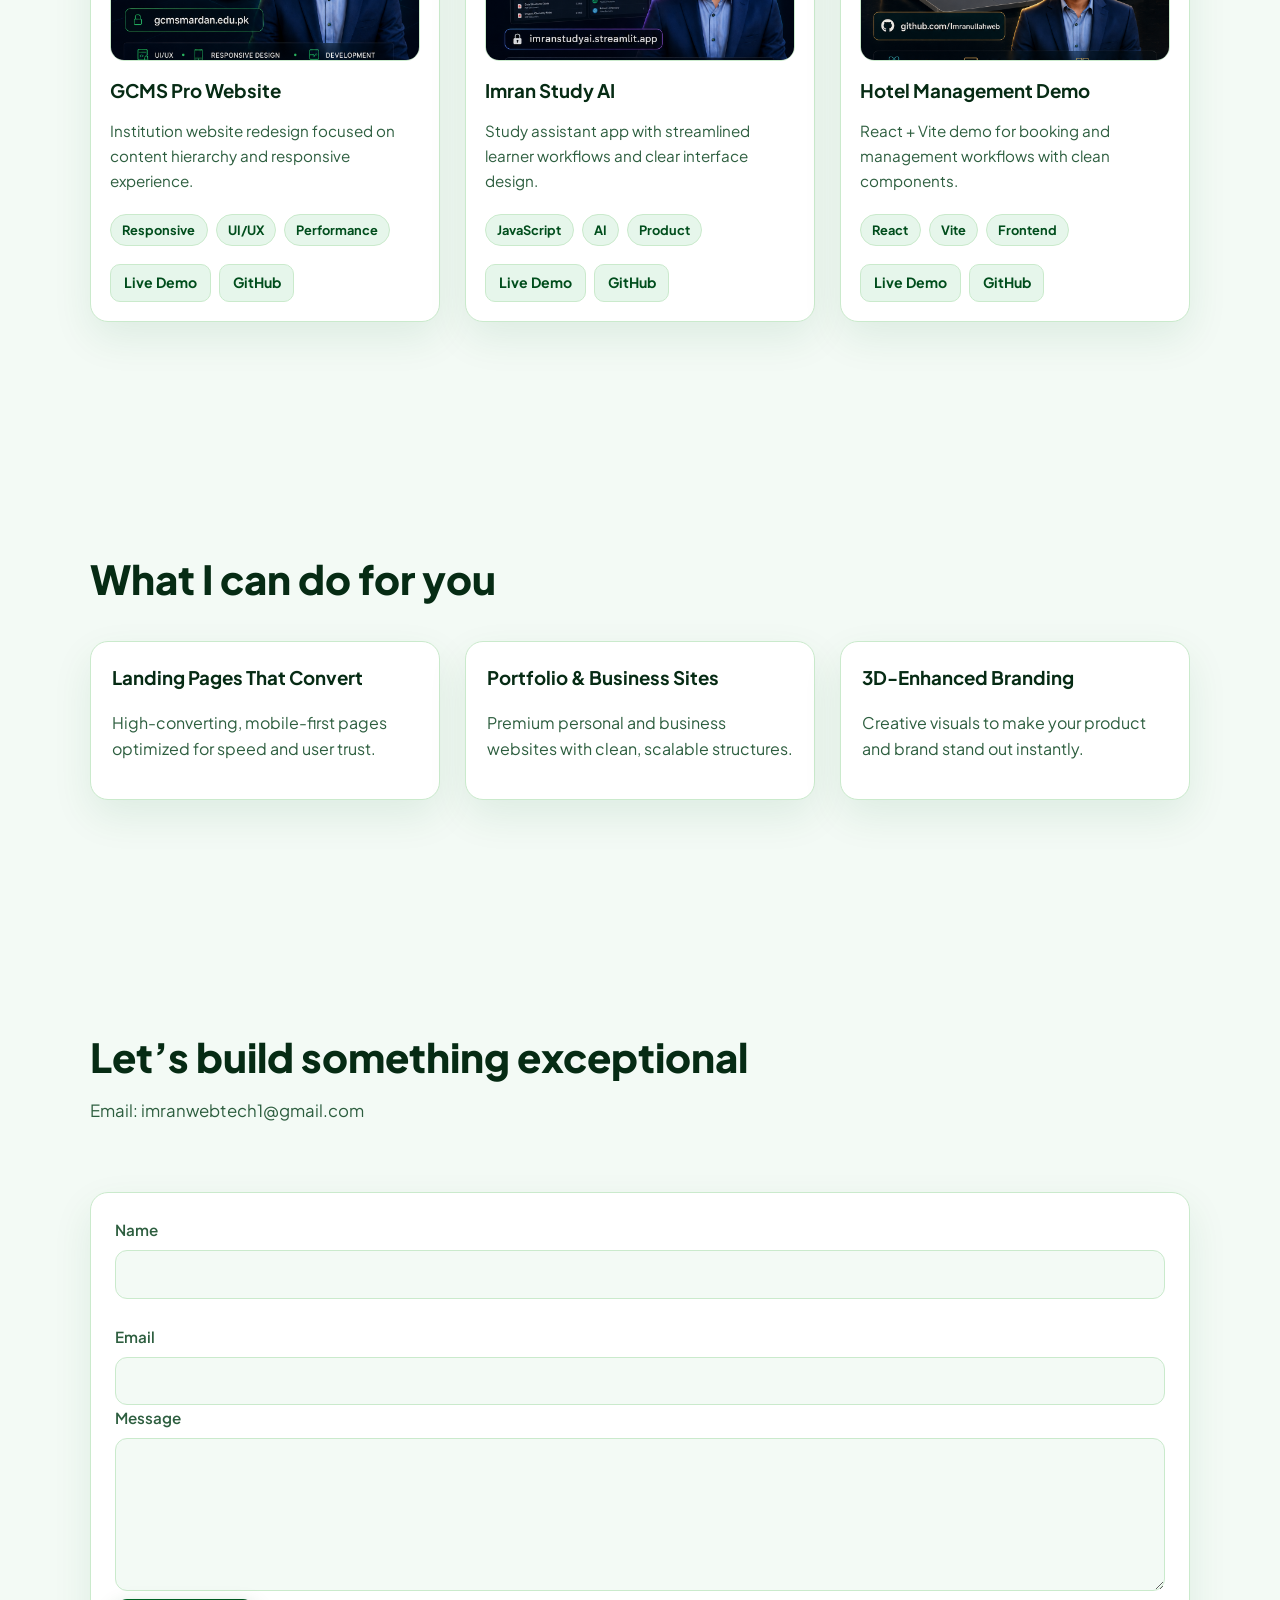
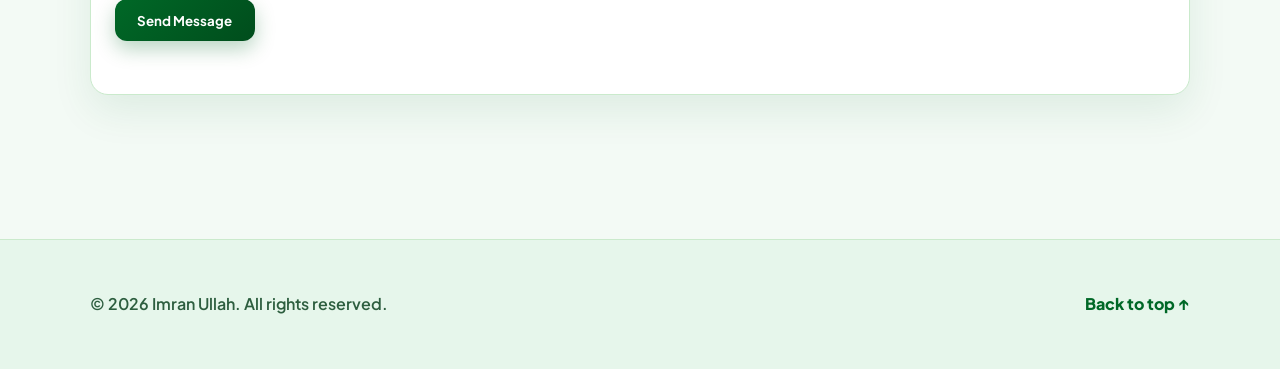
==== commit 4dd4c88f: "Remove 3D / Artwork section from index.html and script.js" ====
--- a/index.html
+++ b/index.html
@@ -45,7 +45,6 @@
                 <a href="#about" class="nav-link">About</a>
                 <a href="#skills" class="nav-link">Skills</a>
                 <a href="#projects" class="nav-link">Projects</a>
-                <a href="#artwork" class="nav-link">3D Work</a>
                 <a href="#contact" class="nav-link">Contact</a>
             </nav>
 
@@ -179,16 +178,6 @@
             </div>
         </section>
 
-        <section class="artwork section" id="artwork">
-            <div class="container">
-                <div class="section-head reveal">
-                    <h2>3D / Artwork</h2>
-                    <p>A glimpse of creative direction and visual storytelling.</p>
-                </div>
-                <div class="cards-grid artwork-grid" id="artwork-grid" aria-live="polite"></div>
-            </div>
-        </section>
-
         <section class="services section" id="services">
             <div class="container">
                 <div class="section-head reveal">
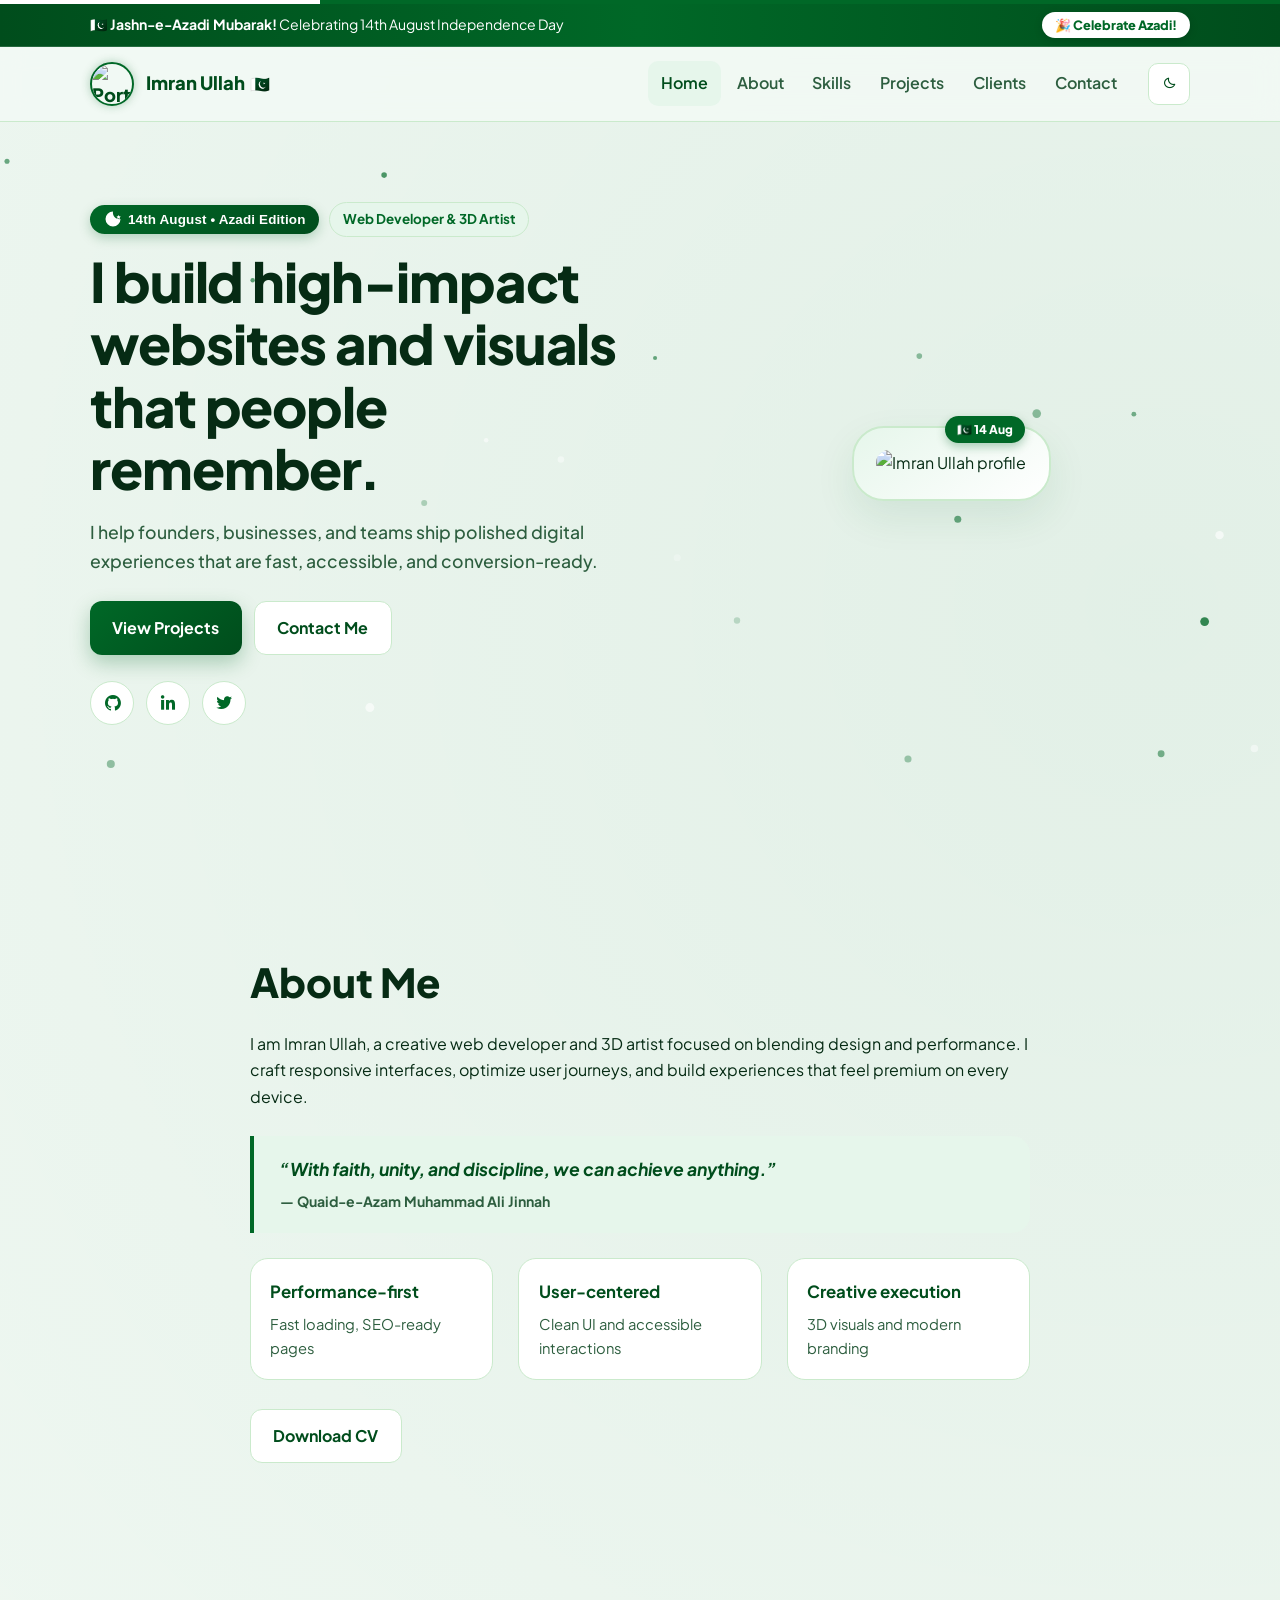
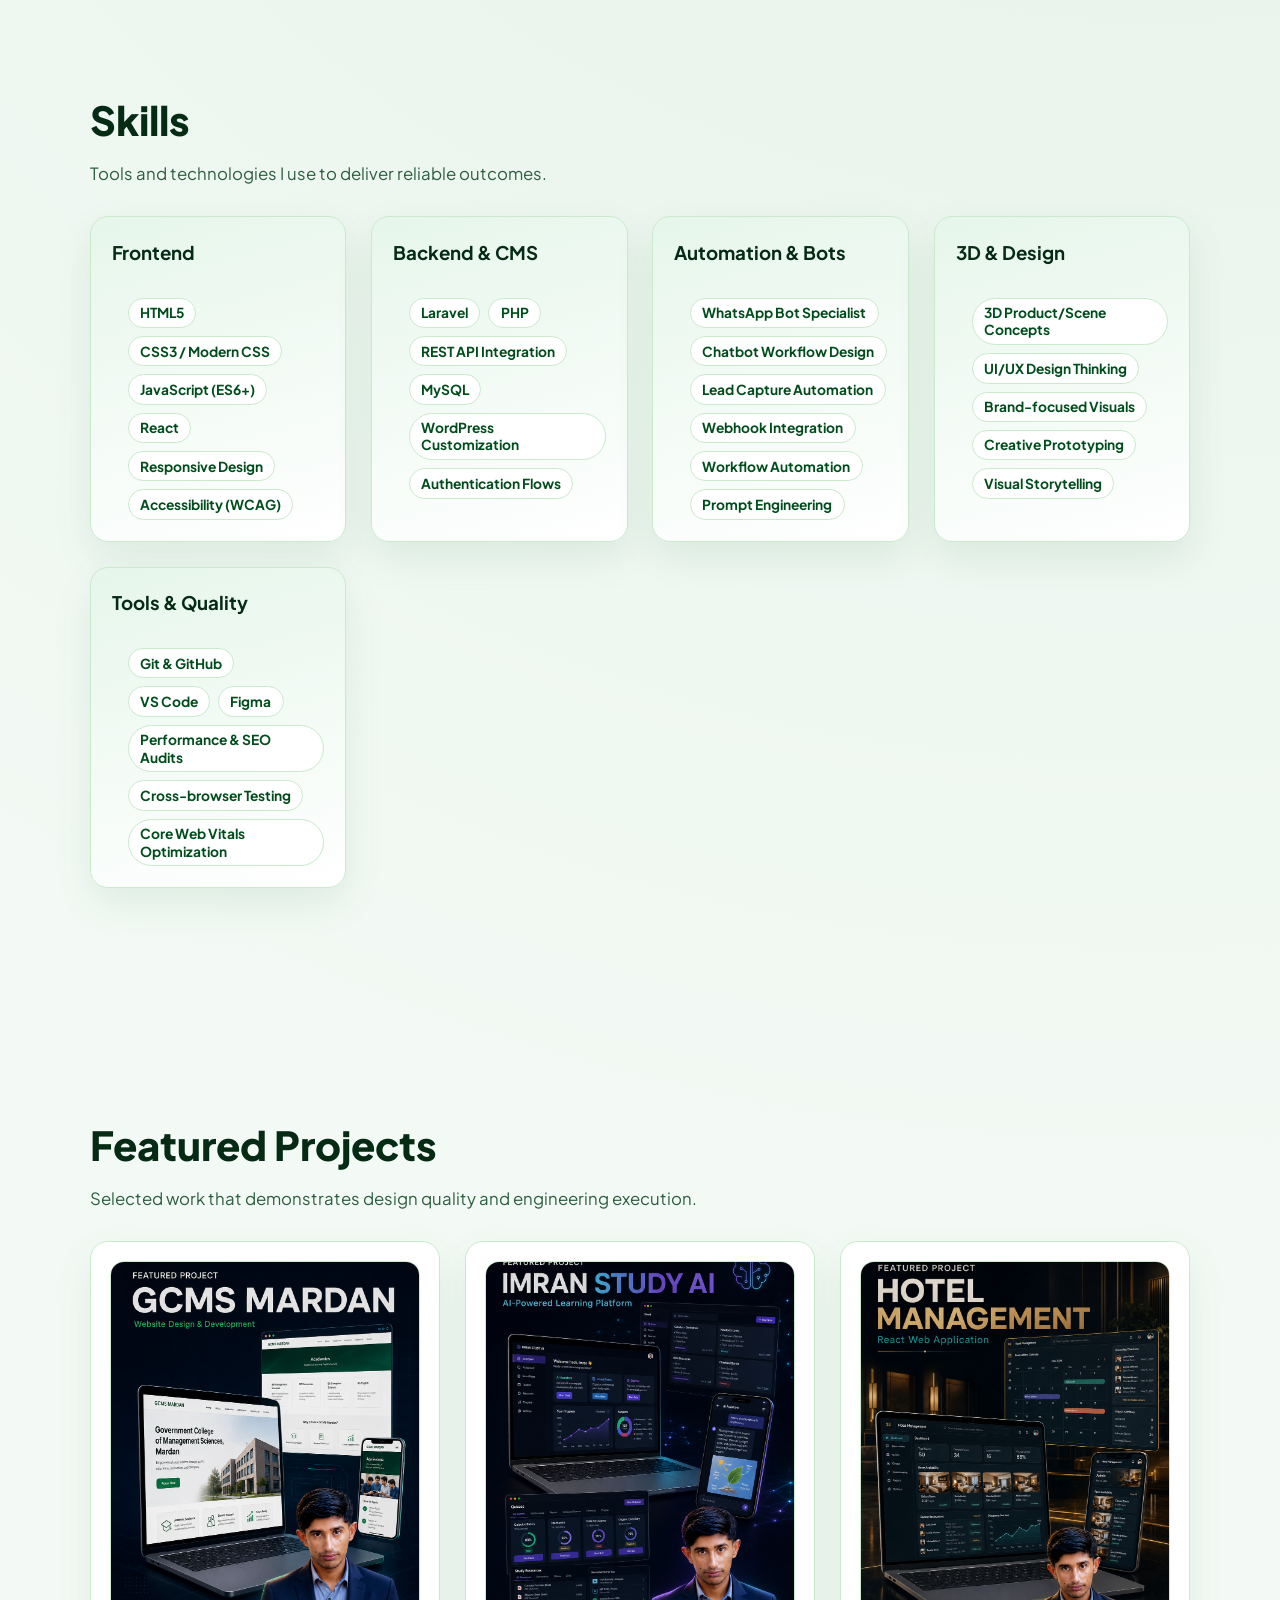
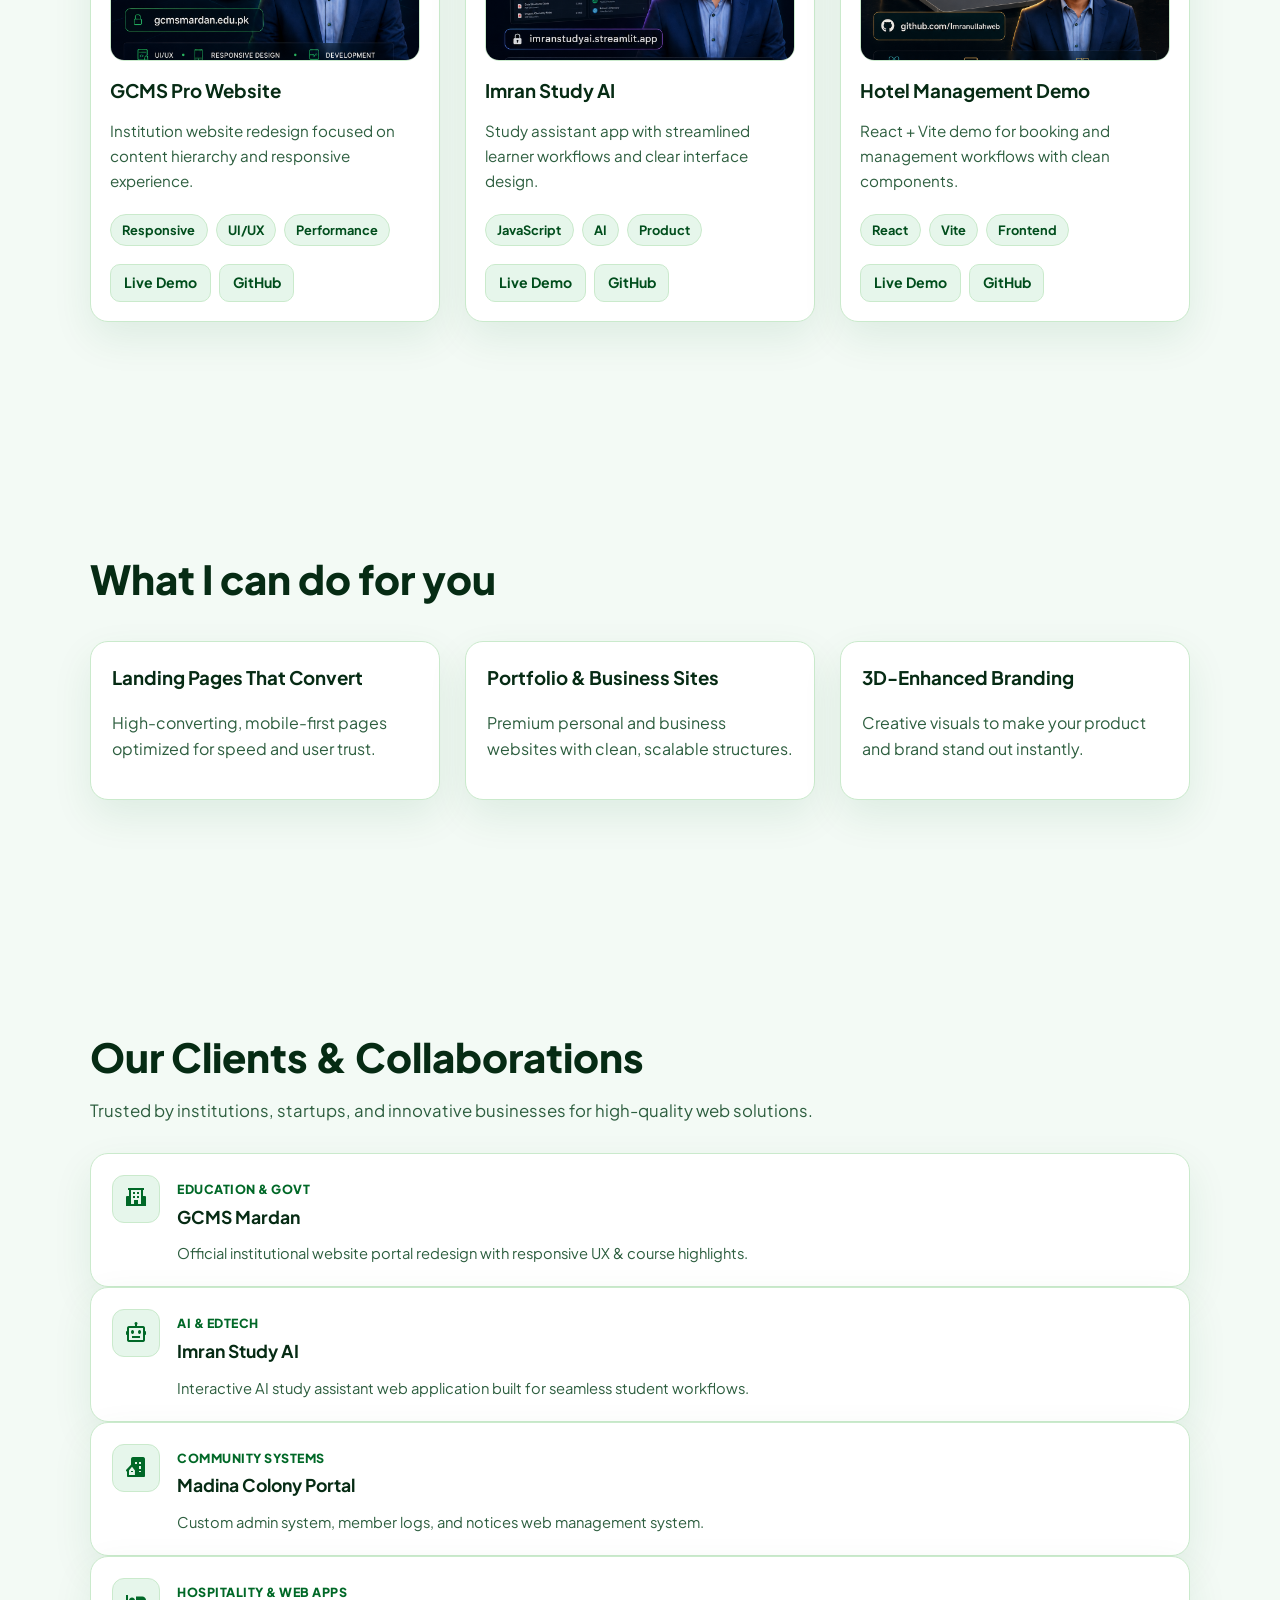
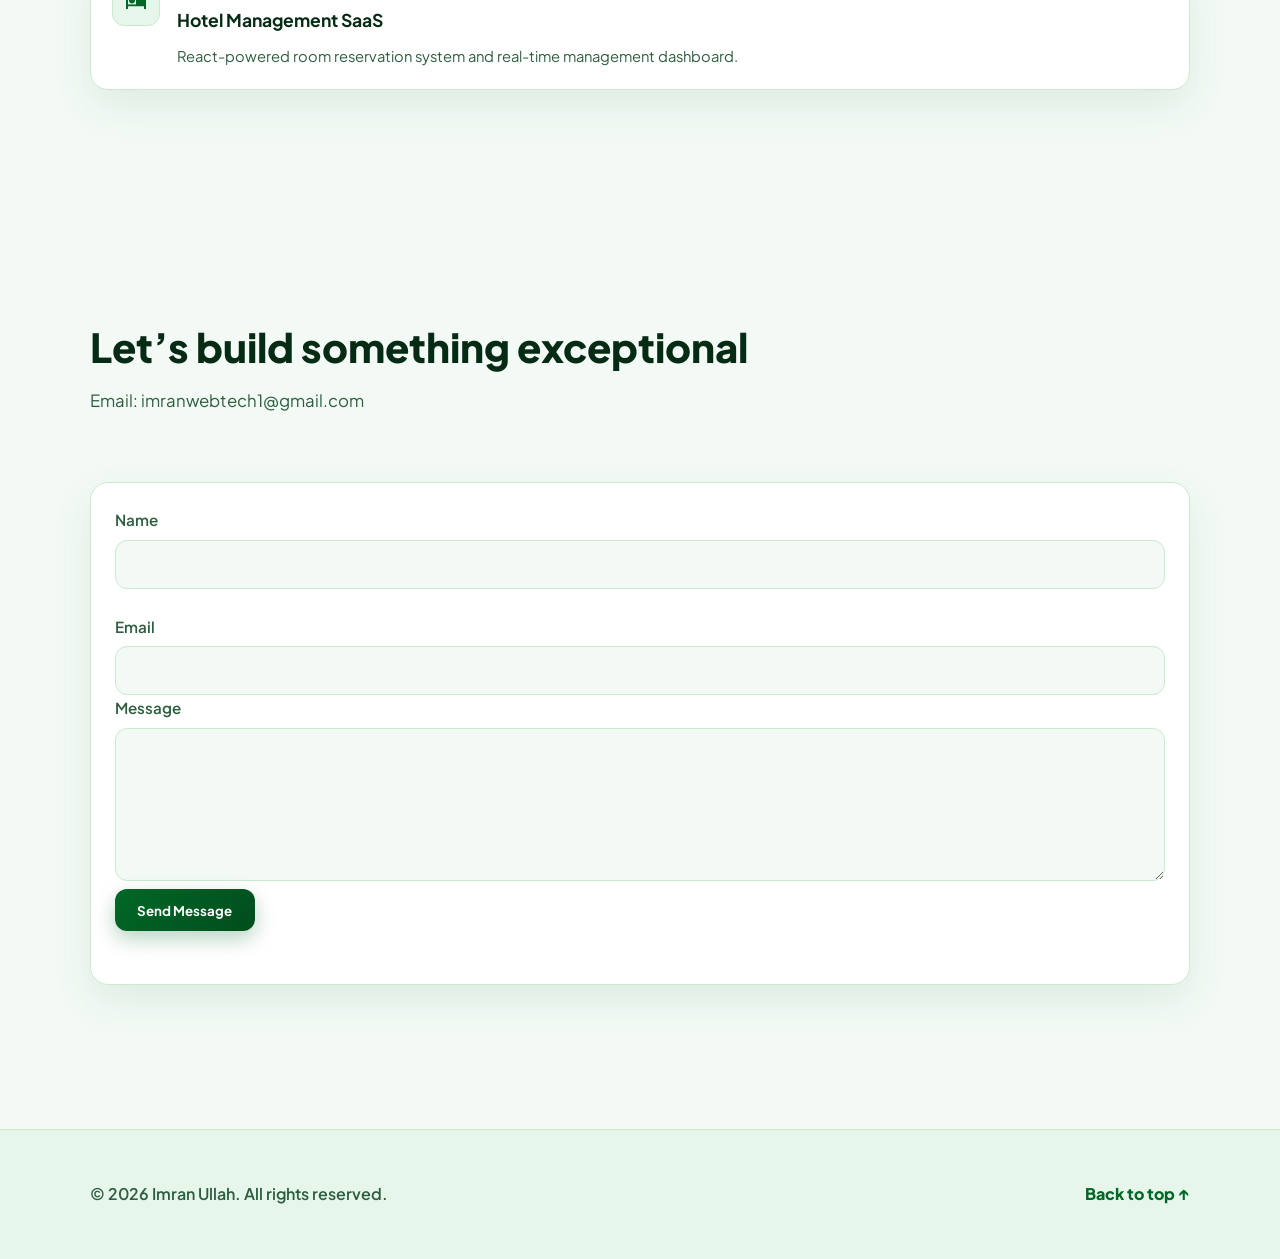
==== commit 7d6d146c: "Add Our Clients & Collaborations section to portfolio" ====
--- a/index.html
+++ b/index.html
@@ -45,6 +45,7 @@
                 <a href="#about" class="nav-link">About</a>
                 <a href="#skills" class="nav-link">Skills</a>
                 <a href="#projects" class="nav-link">Projects</a>
+                <a href="#clients" class="nav-link">Clients</a>
                 <a href="#contact" class="nav-link">Contact</a>
             </nav>
 
@@ -200,6 +201,16 @@
             </div>
         </section>
 
+        <section class="clients section" id="clients">
+            <div class="container">
+                <div class="section-head reveal">
+                    <h2>Our Clients & Collaborations</h2>
+                    <p>Trusted by institutions, startups, and innovative businesses for high-quality web solutions.</p>
+                </div>
+                <div class="clients-grid" id="clients-grid" aria-live="polite"></div>
+            </div>
+        </section>
+
         <section class="contact section" id="contact">
             <div class="container contact-wrap">
                 <div class="section-head reveal">
--- a/style.css
+++ b/style.css
@@ -396,8 +396,61 @@
 .highlight span { display: block; color: var(--muted); margin-top: .35rem; font-size: .92rem; }
 
 .skills-grid,
-.services-grid { grid-template-columns: repeat(auto-fit, minmax(230px, 1fr)); }
+.services-grid,
+.clients-grid { grid-template-columns: repeat(auto-fit, minmax(230px, 1fr)); }
 .cards-grid { grid-template-columns: repeat(auto-fit, minmax(280px, 1fr)); }
+
+.client-card {
+    display: flex;
+    align-items: flex-start;
+    gap: 1.1rem;
+    padding: 1.3rem;
+    background: var(--surface);
+    border: 1.5px solid var(--border);
+    border-radius: var(--radius);
+    transition: transform .25s ease, border-color .25s ease, box-shadow .25s ease;
+}
+.client-card:hover {
+    transform: translateY(-4px);
+    border-color: var(--primary);
+    box-shadow: 0 16px 36px rgba(0, 104, 39, 0.15);
+}
+
+.client-icon-wrap {
+    width: 48px;
+    height: 48px;
+    min-width: 48px;
+    border-radius: 12px;
+    background: var(--surface-2);
+    border: 1px solid var(--border);
+    color: var(--primary);
+    display: grid;
+    place-items: center;
+    font-size: 1.5rem;
+}
+
+.client-category {
+    display: inline-block;
+    font-size: .78rem;
+    font-weight: 800;
+    text-transform: uppercase;
+    letter-spacing: .04em;
+    color: var(--primary);
+    margin-bottom: .2rem;
+}
+
+.client-info h3 {
+    margin: 0 0 .3rem 0;
+    font-size: 1.1rem;
+    color: var(--text);
+    font-weight: 700;
+}
+
+.client-info p {
+    margin: 0;
+    font-size: .92rem;
+    color: var(--muted);
+}
 .card {
     background: var(--surface);
     border: 1.5px solid var(--border);
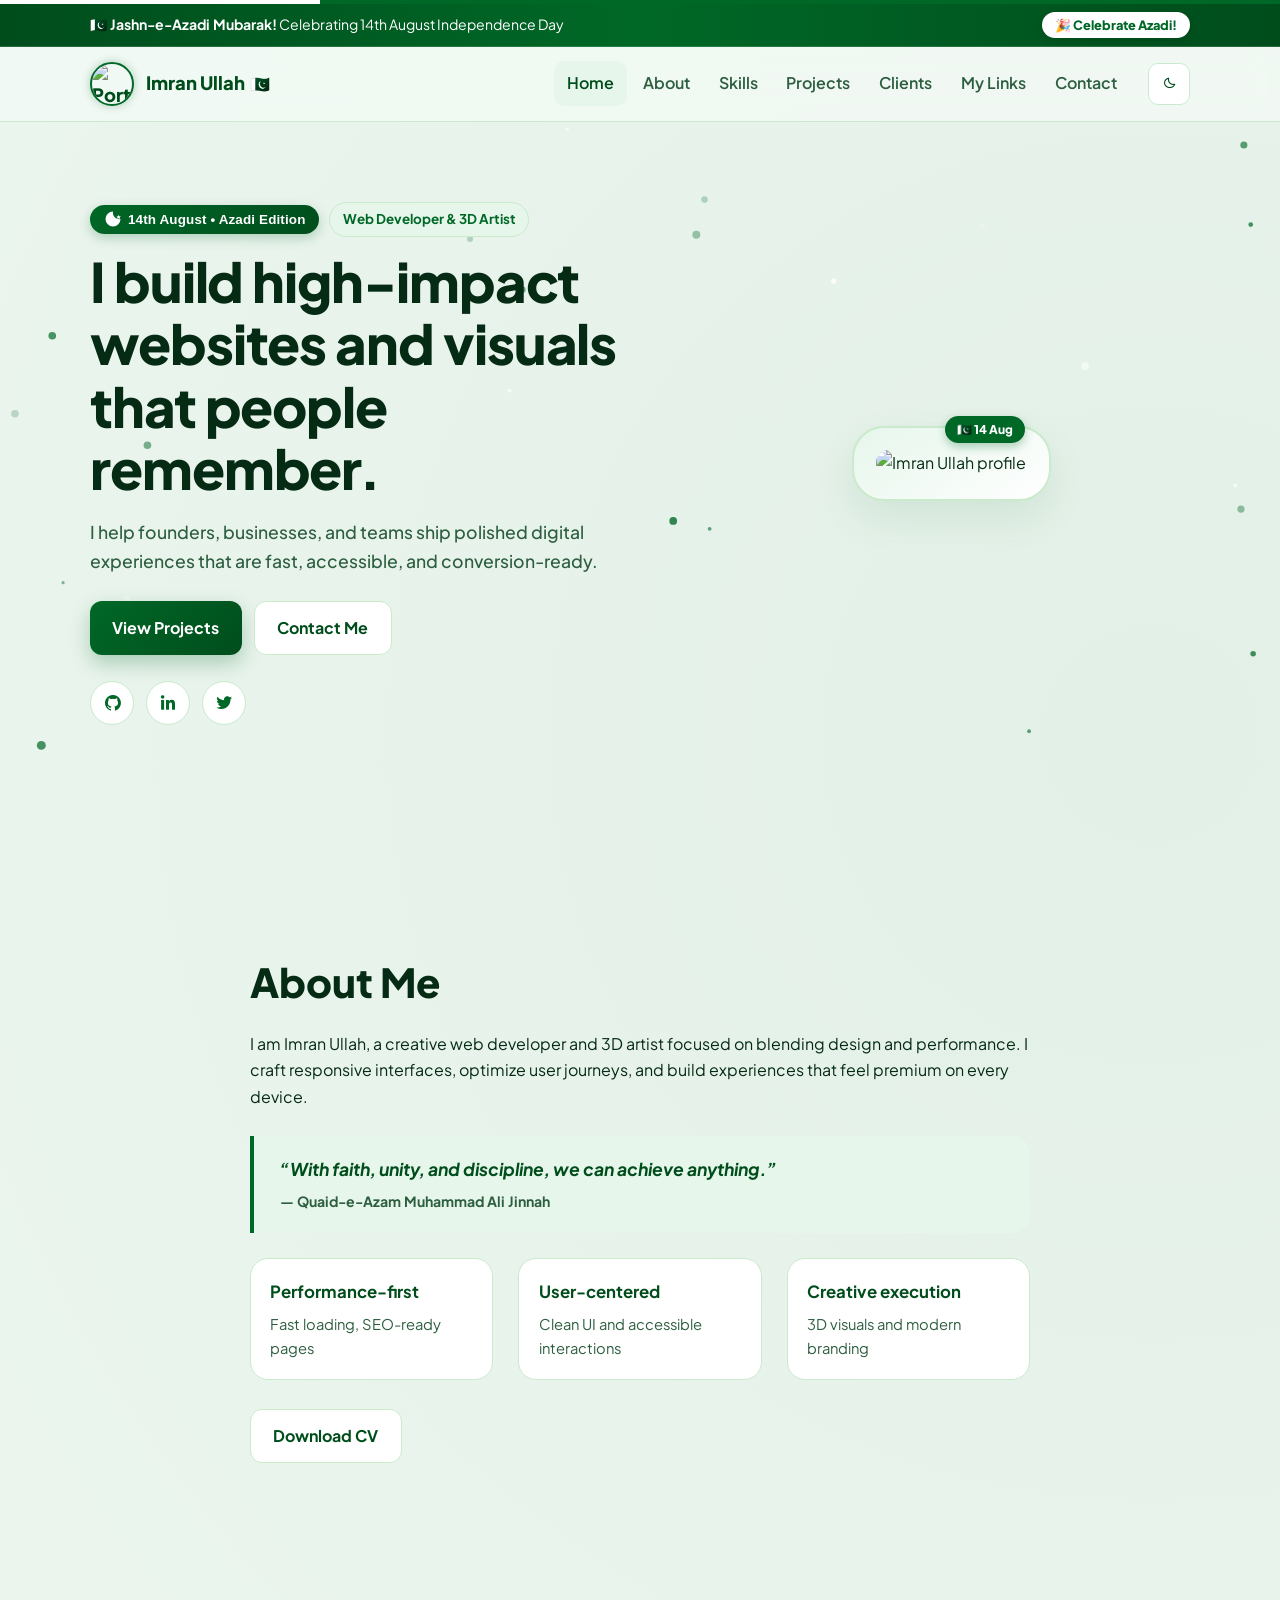
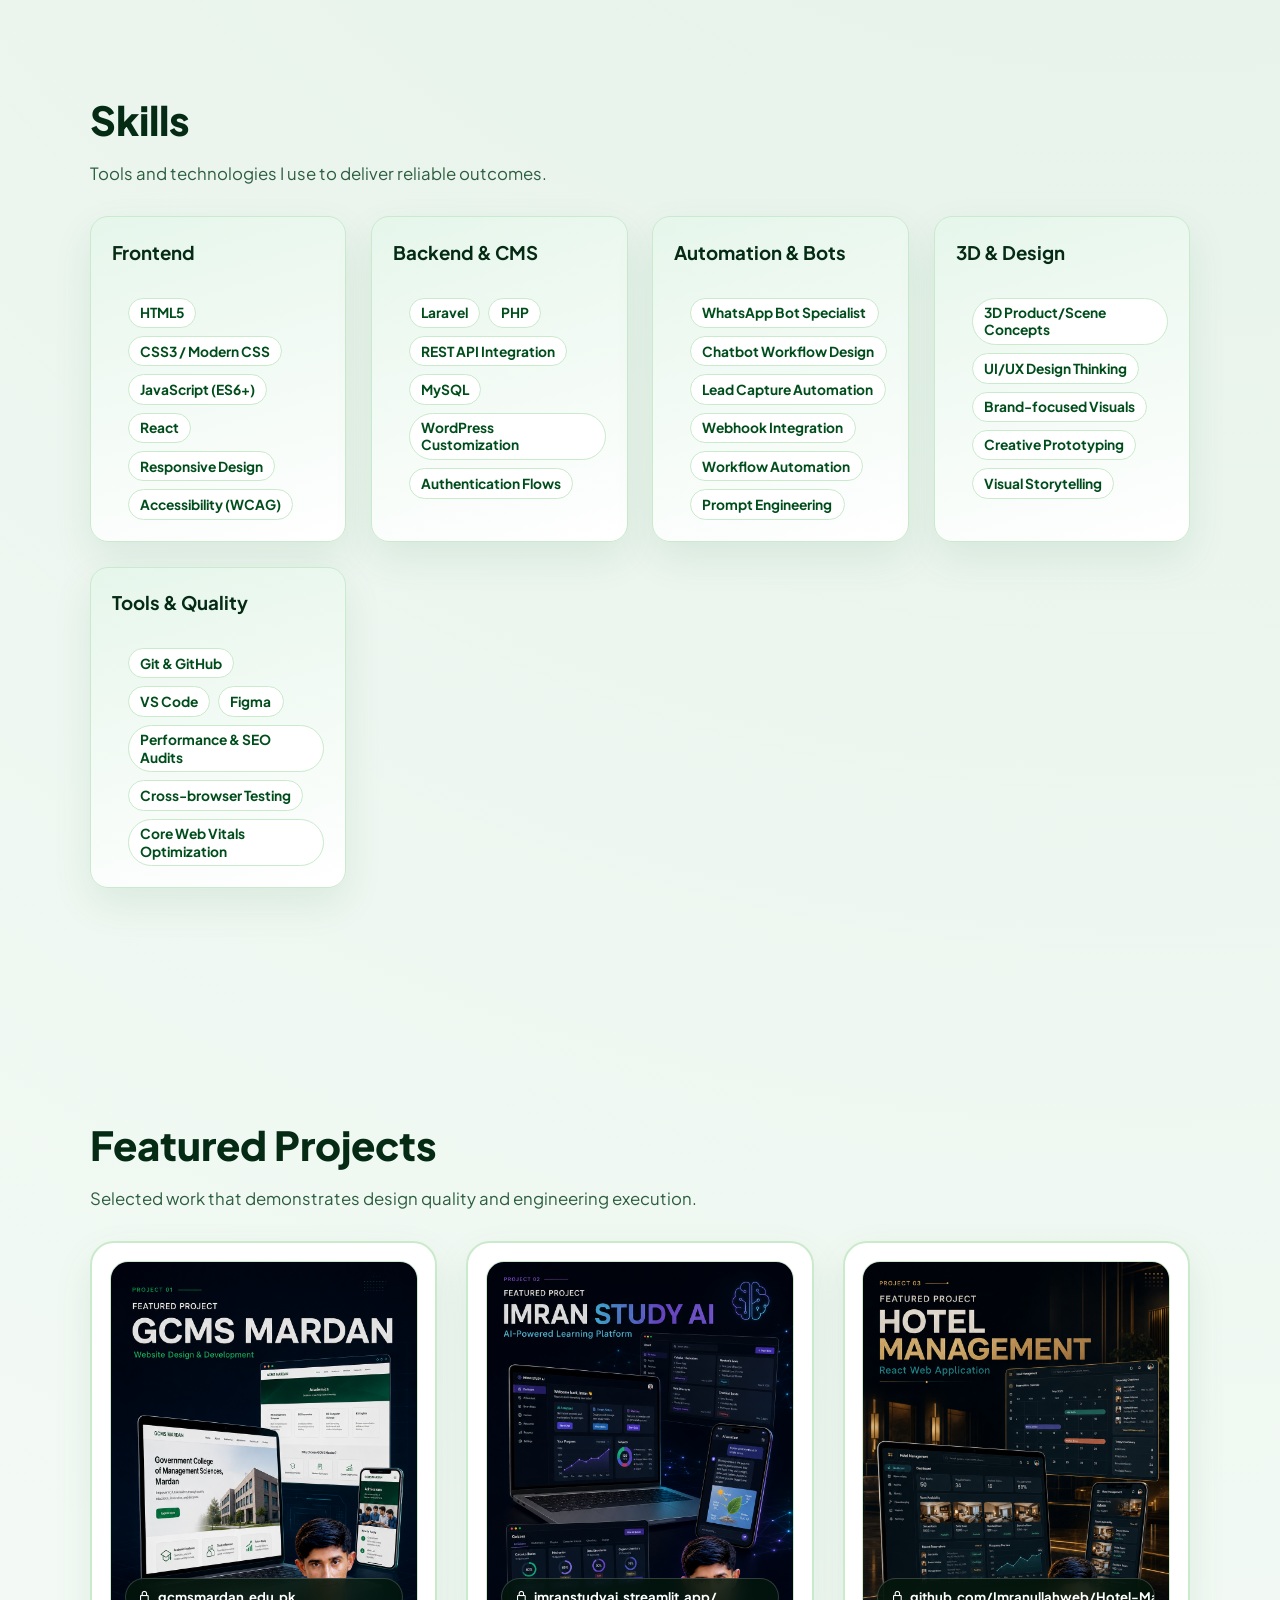
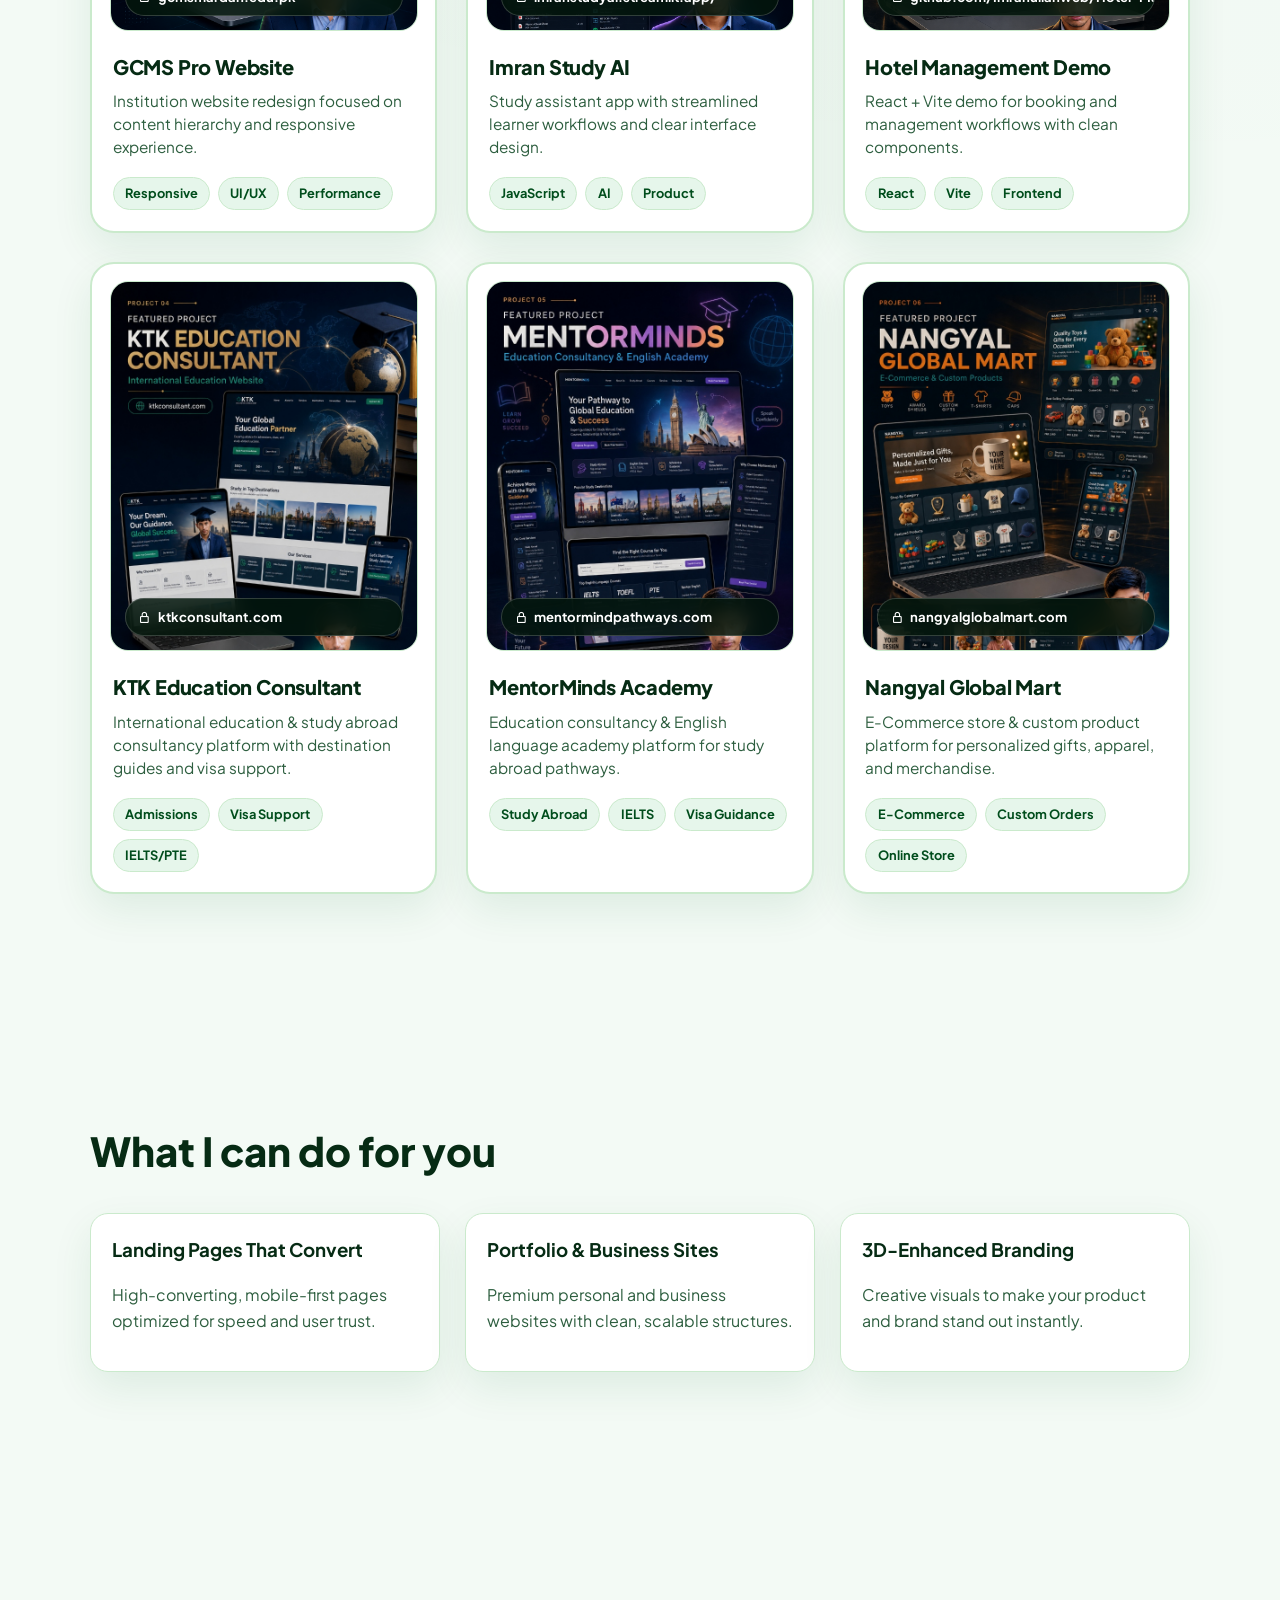
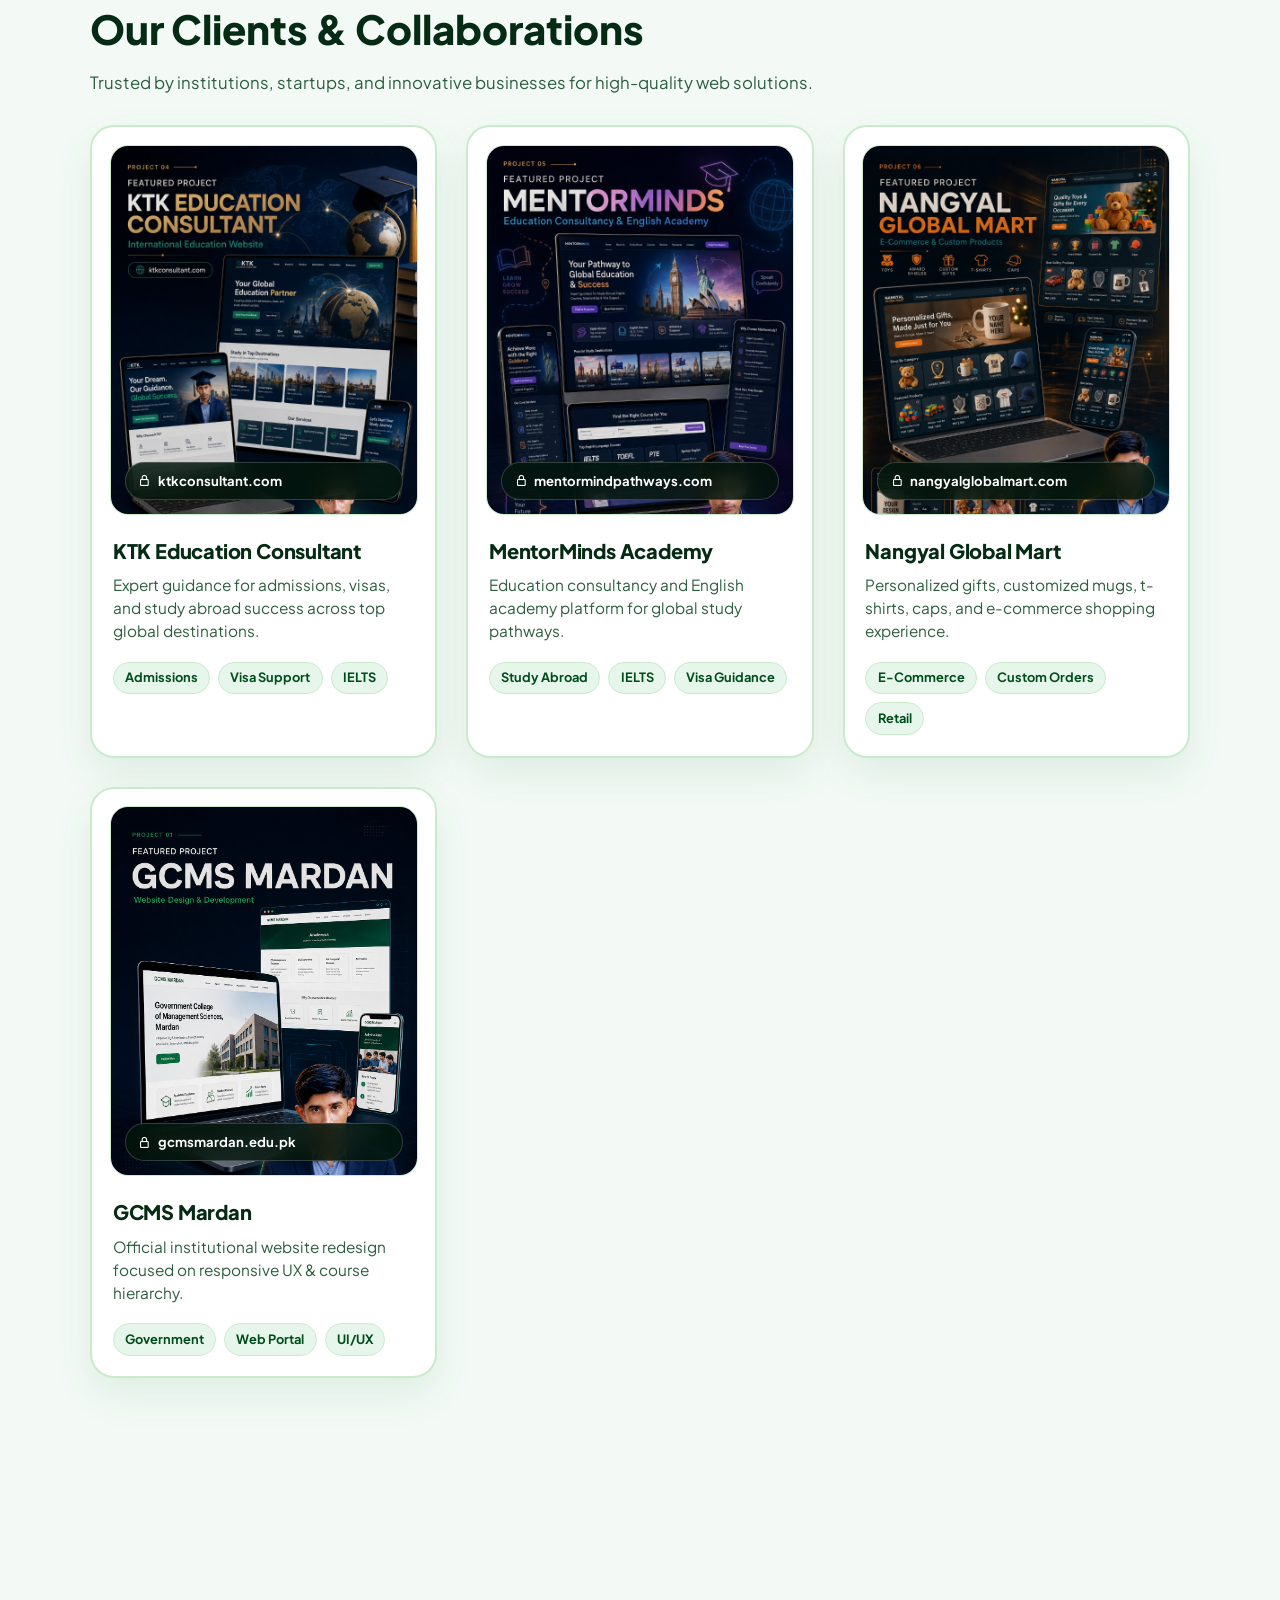
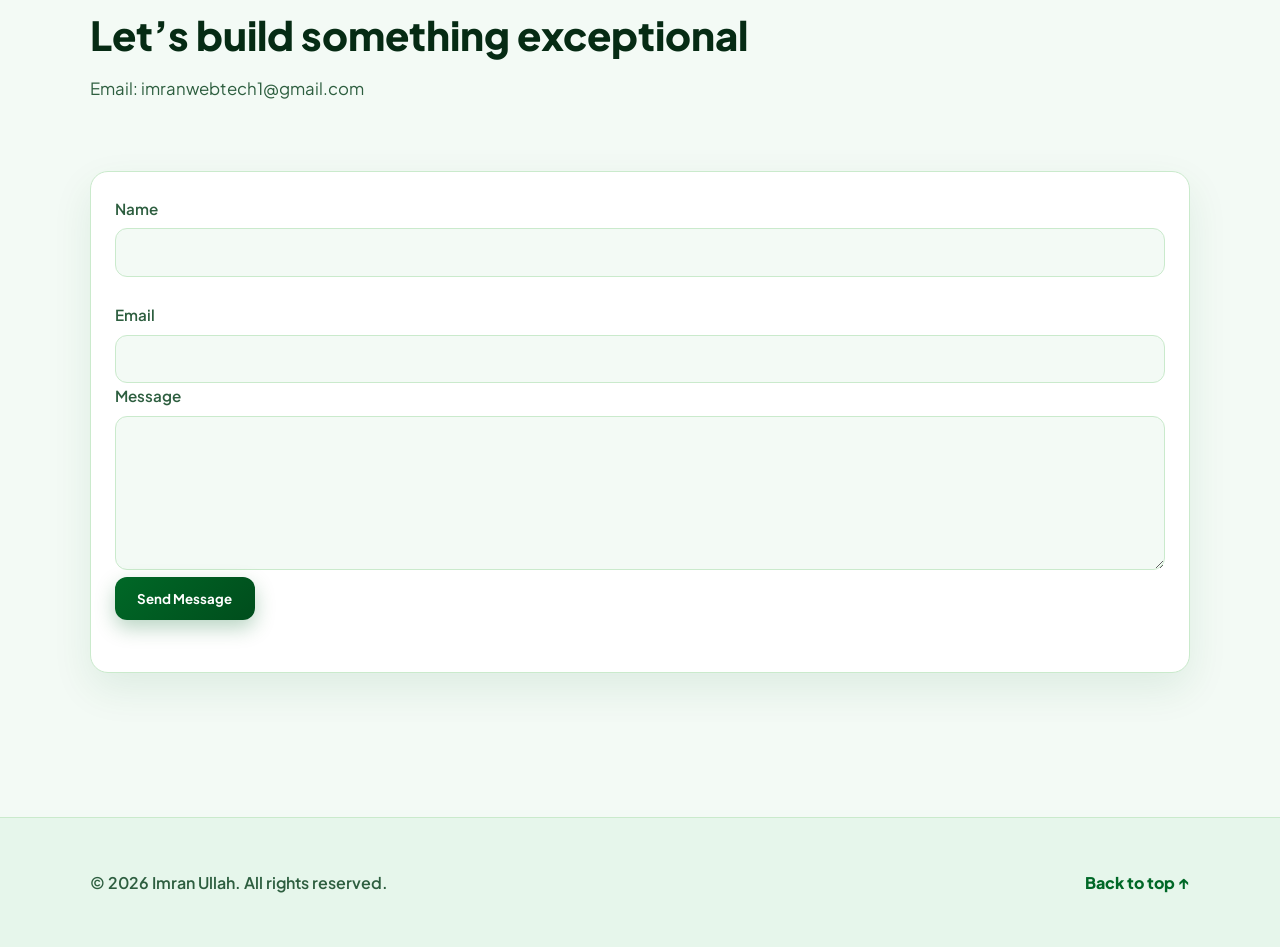
==== commit ea59ebe9: "Add Linktree-style social profile page" ====
--- a/index.html
+++ b/index.html
@@ -46,6 +46,7 @@
                 <a href="#skills" class="nav-link">Skills</a>
                 <a href="#projects" class="nav-link">Projects</a>
                 <a href="#clients" class="nav-link">Clients</a>
+                <a href="links.html" class="nav-link">My Links</a>
                 <a href="#contact" class="nav-link">Contact</a>
             </nav>
 
--- a/style.css
+++ b/style.css
@@ -498,38 +498,102 @@
     line-height: 1.25;
 }
 
+.cards-grid,
+.clients-grid { 
+    display: grid;
+    grid-template-columns: repeat(auto-fit, minmax(280px, 1fr)); 
+    gap: 1.8rem;
+}
+
 .project-card {
     position: relative;
     overflow: hidden;
-    padding: 1.2rem;
+    padding: 1.1rem;
     display: flex;
     flex-direction: column;
-    gap: .5rem;
-    min-height: 100%;
-    border: 1.5px solid var(--border);
+    gap: .8rem;
     background: var(--surface);
-    border-radius: var(--radius);
-    transition: transform .25s ease, box-shadow .25s ease, border-color .25s ease;
+    border: 2px solid var(--border);
+    border-radius: 24px;
+    box-shadow: var(--shadow);
+    transition: transform .3s ease, box-shadow .3s ease, border-color .3s ease;
 }
 
 .project-card:hover {
-    transform: translateY(-5px);
-    box-shadow: 0 20px 48px rgba(0, 104, 39, 0.18);
+    transform: translateY(-6px);
     border-color: var(--primary);
-}
-
-.project-card h3 { margin: .4rem 0 0; color: var(--text); font-weight: 700; }
-.project-card p { margin: .2rem 0 0; color: var(--muted); font-size: .95rem; }
-.project-card .project-links { margin-top: auto; padding-top: .6rem; }
-
-.project-cover,
-.art-cover {
+    box-shadow: 0 20px 48px rgba(0, 104, 39, 0.22);
+}
+
+.project-media-wrap {
+    position: relative;
     width: 100%;
-    border-radius: 14px;
-    aspect-ratio: 16/10;
+    aspect-ratio: 4 / 4.8; /* Vertical poster ratio matching screenshot */
+    border-radius: 18px;
+    overflow: hidden;
+    background: var(--surface-2);
+    border: 1px solid var(--border);
+}
+
+.project-cover {
+    width: 100%;
+    height: 100%;
     object-fit: cover;
-    border: 1px solid var(--border);
-    background: var(--surface-2);
+    object-position: top center;
+    transition: transform .4s ease;
+}
+
+.project-card:hover .project-cover {
+    transform: scale(1.03);
+}
+
+.project-url-badge {
+    position: absolute;
+    bottom: 14px;
+    left: 14px;
+    right: 14px;
+    background: rgba(3, 23, 12, 0.82);
+    backdrop-filter: blur(10px);
+    border: 1px solid rgba(255, 255, 255, 0.18);
+    color: #ffffff !important;
+    font-size: .82rem;
+    font-weight: 700;
+    padding: .45rem .8rem;
+    border-radius: 999px;
+    display: inline-flex;
+    align-items: center;
+    gap: .4rem;
+    overflow: hidden;
+    text-overflow: ellipsis;
+    white-space: nowrap;
+    transition: background .2s ease, border-color .2s ease;
+}
+
+.project-url-badge:hover {
+    background: rgba(0, 104, 39, 0.92);
+    border-color: #00e676;
+}
+
+.project-content {
+    display: flex;
+    flex-direction: column;
+    gap: .4rem;
+    padding: .2rem .2rem;
+}
+
+.project-card h3 { 
+    margin: .2rem 0 0; 
+    color: var(--text); 
+    font-weight: 800; 
+    font-size: 1.25rem;
+    letter-spacing: -0.01em;
+}
+
+.project-card p { 
+    margin: 0; 
+    color: var(--muted); 
+    font-size: .96rem;
+    line-height: 1.5;
 }
 
 .project-meta,
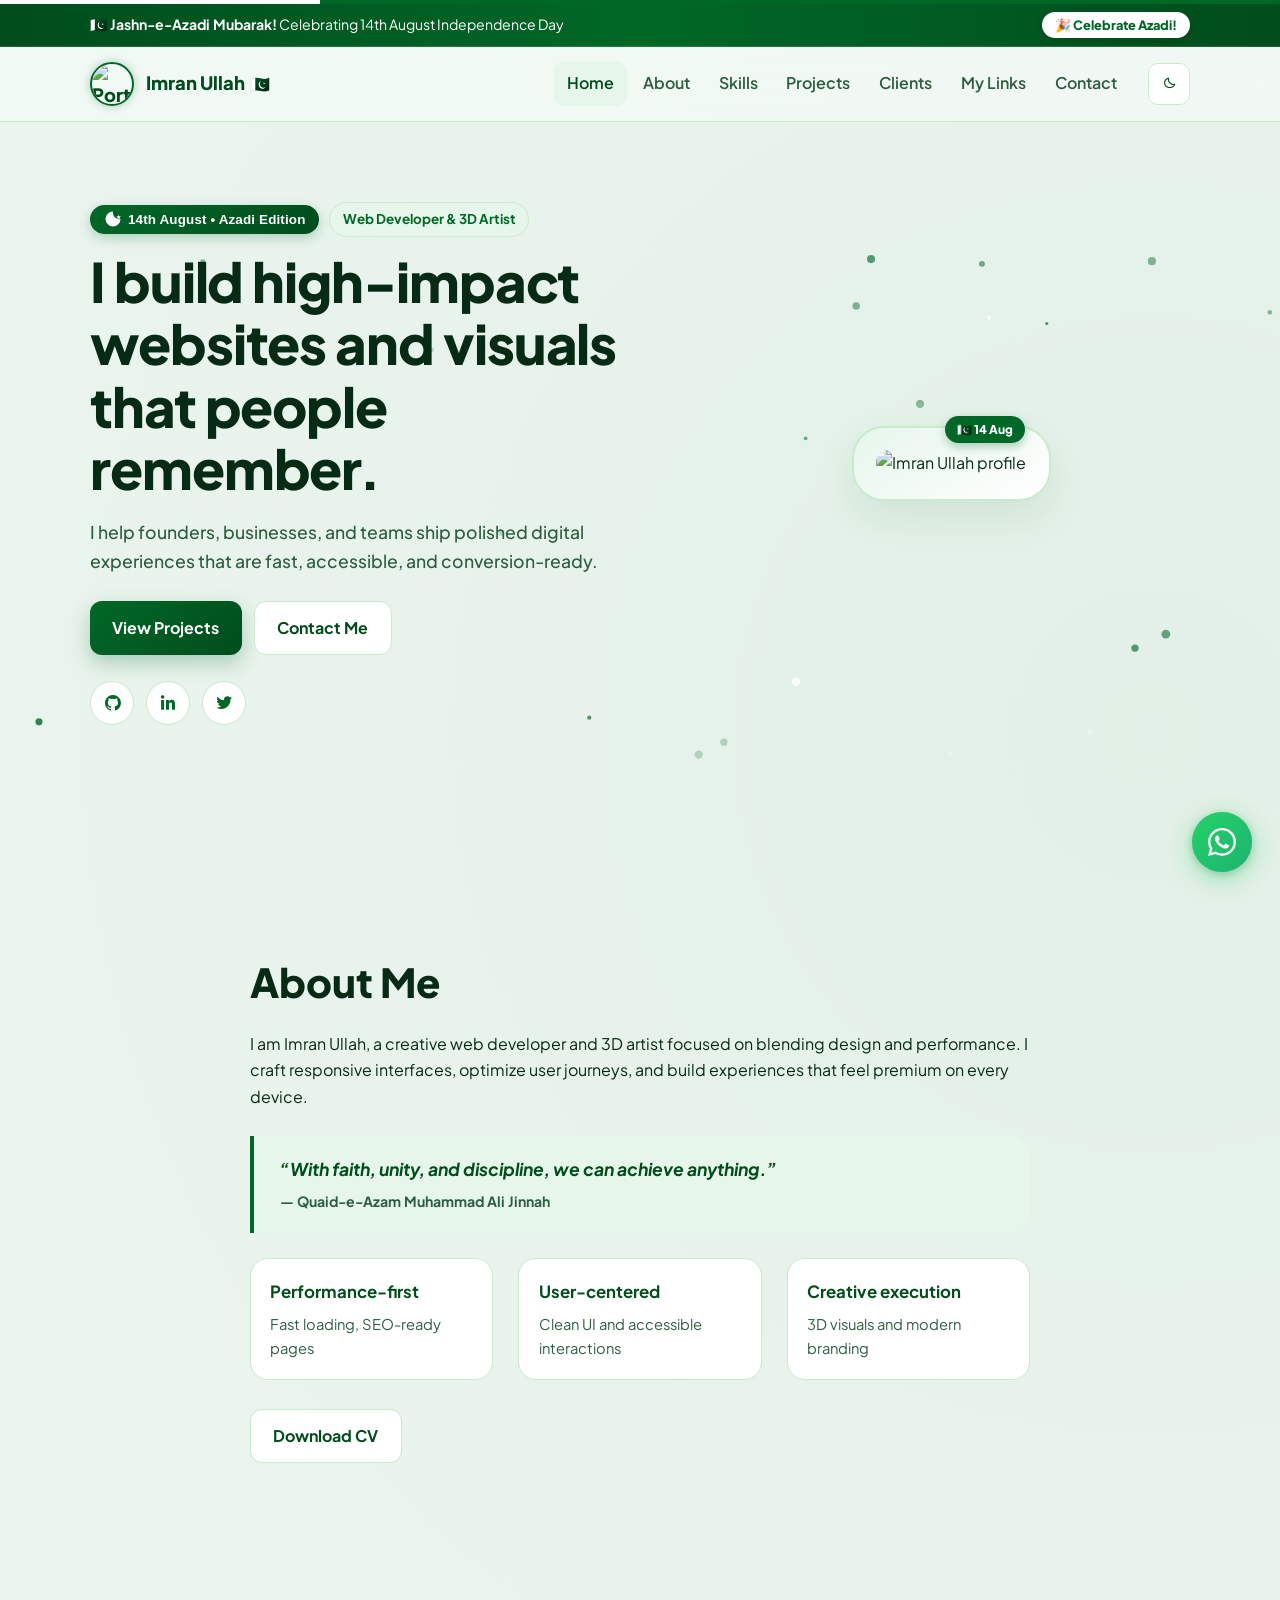
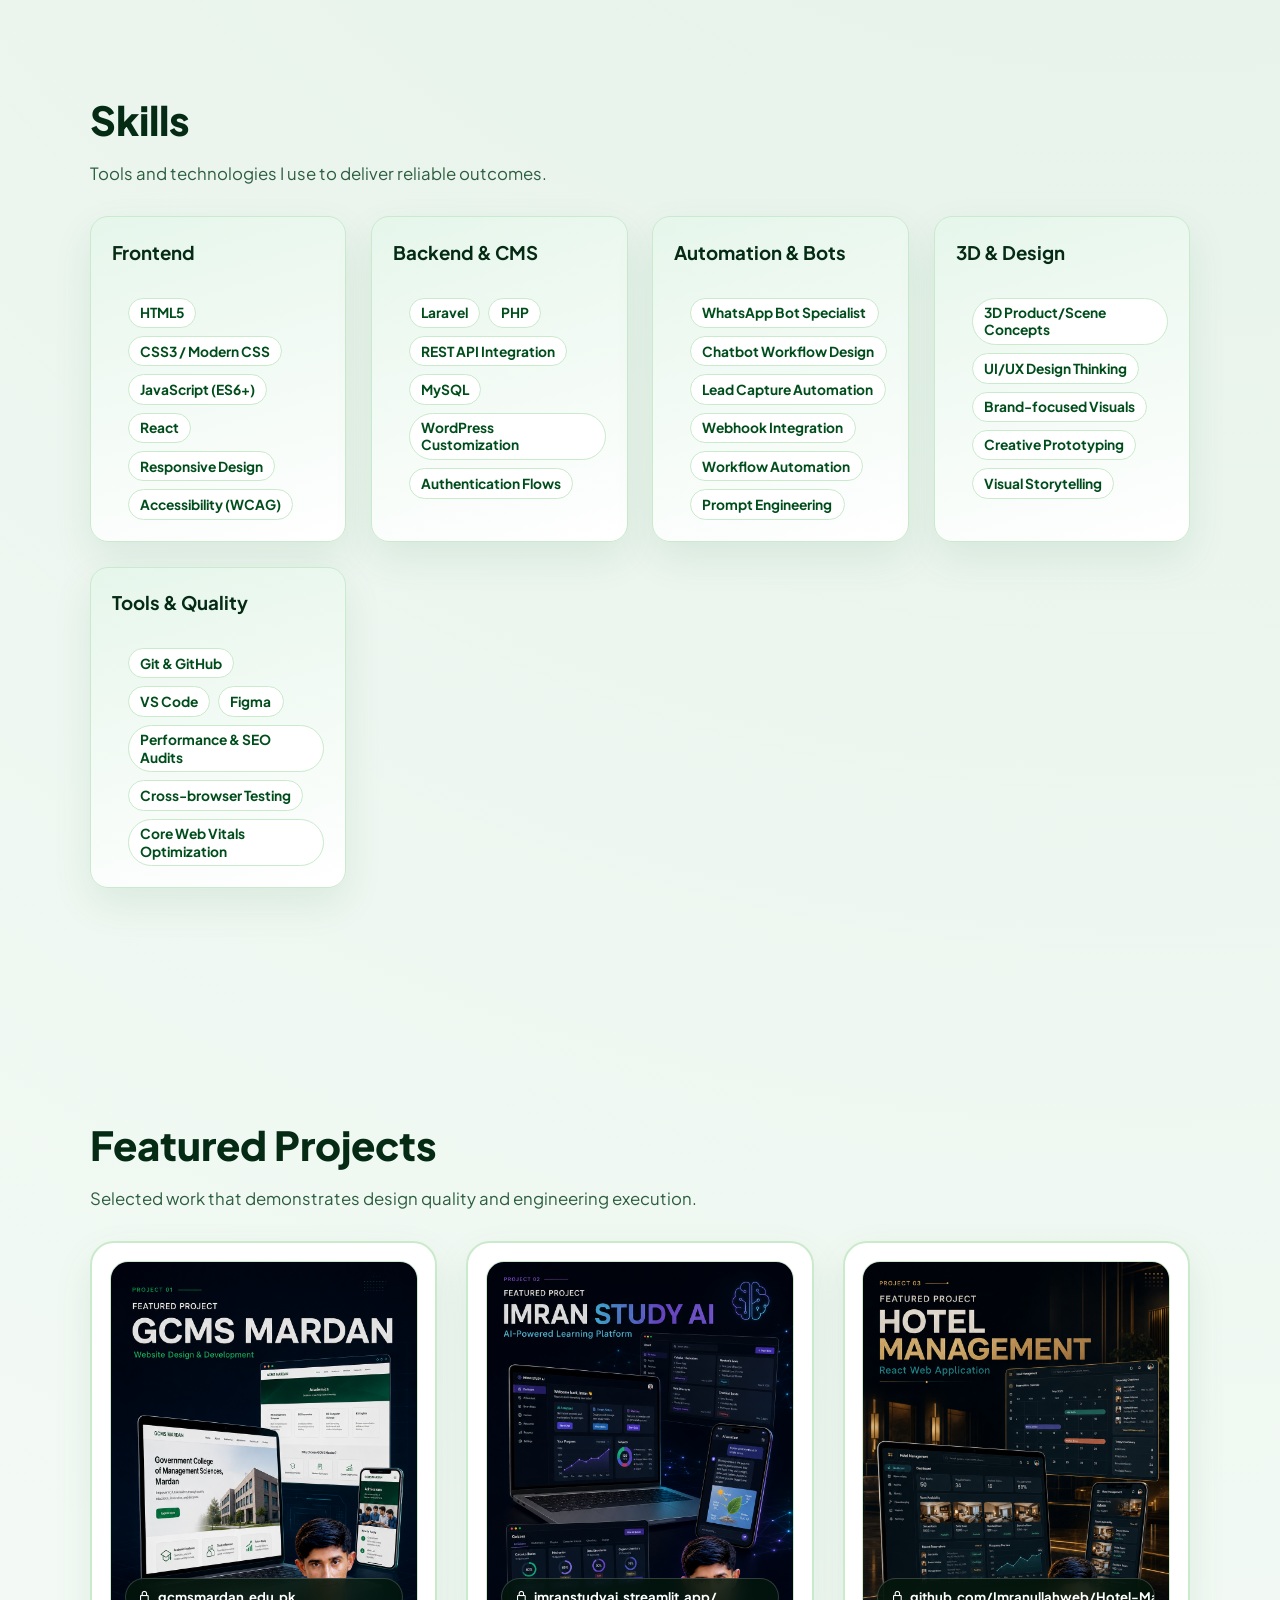
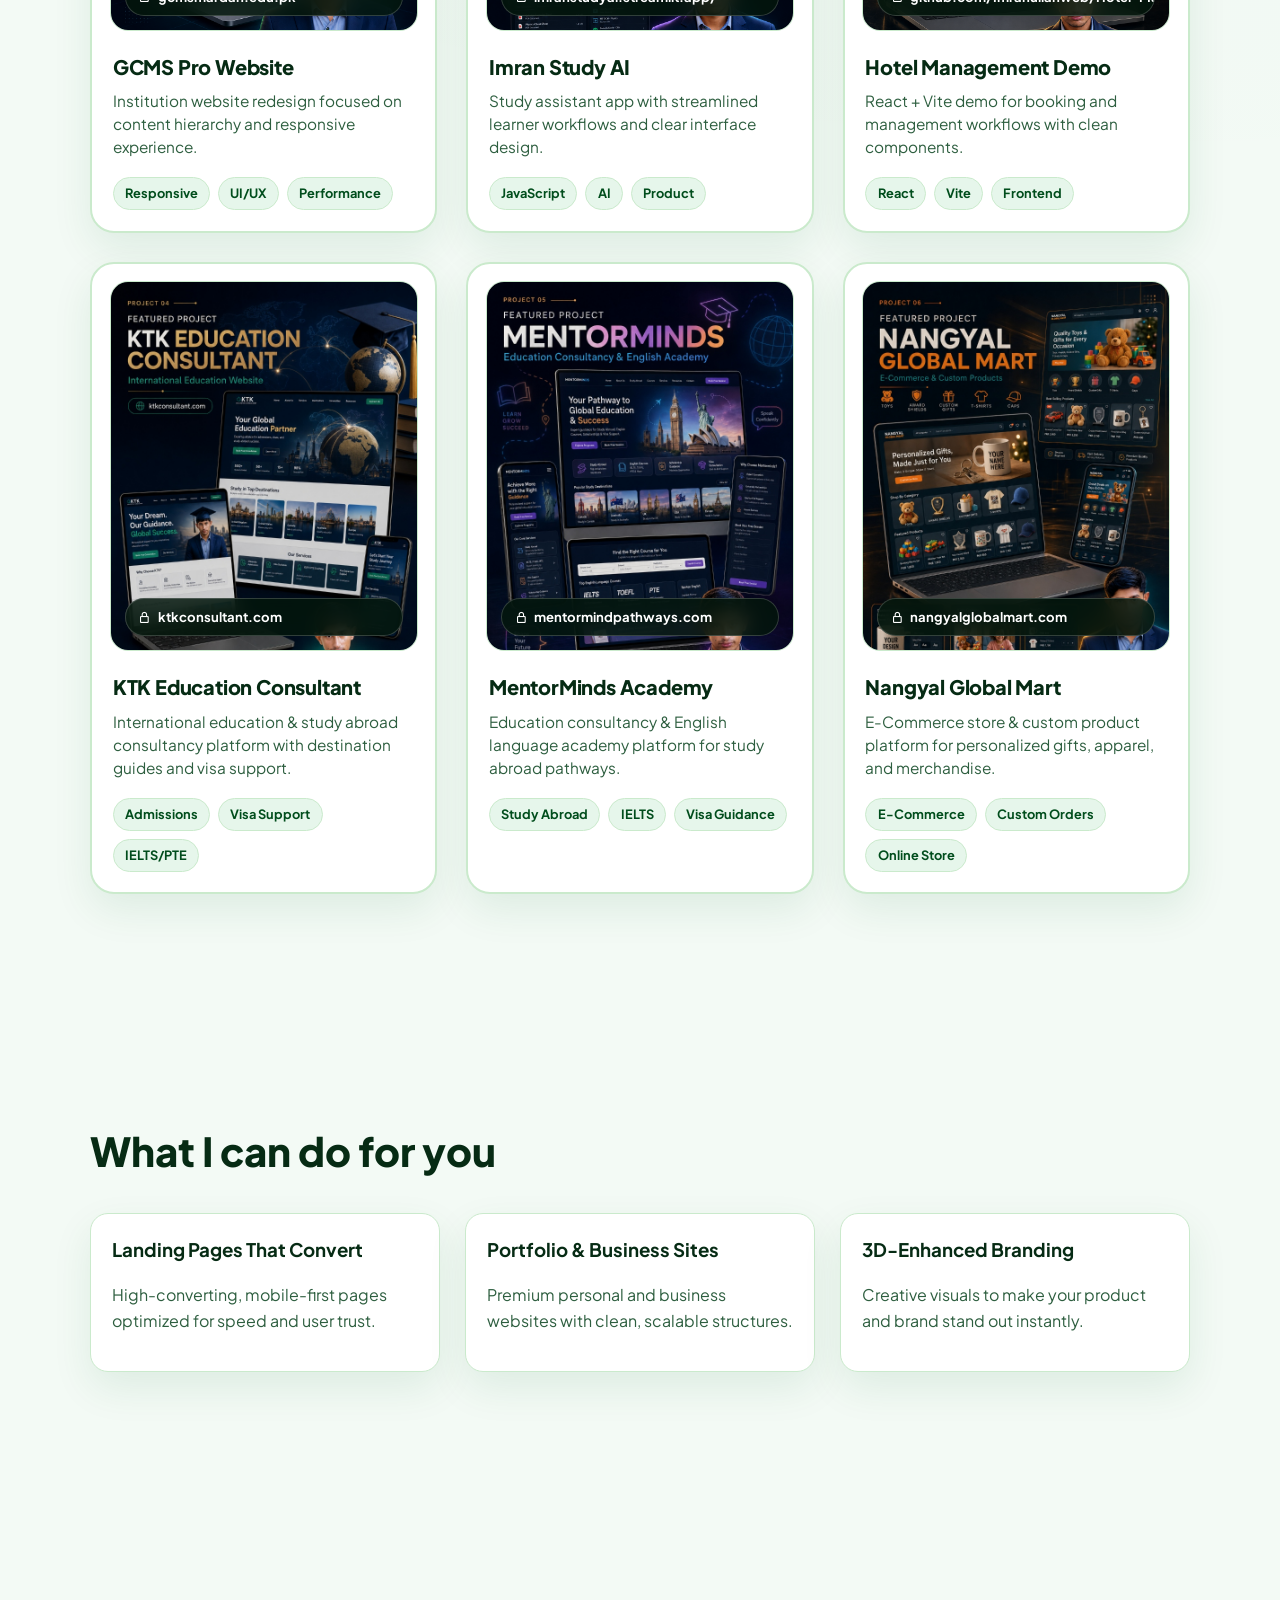
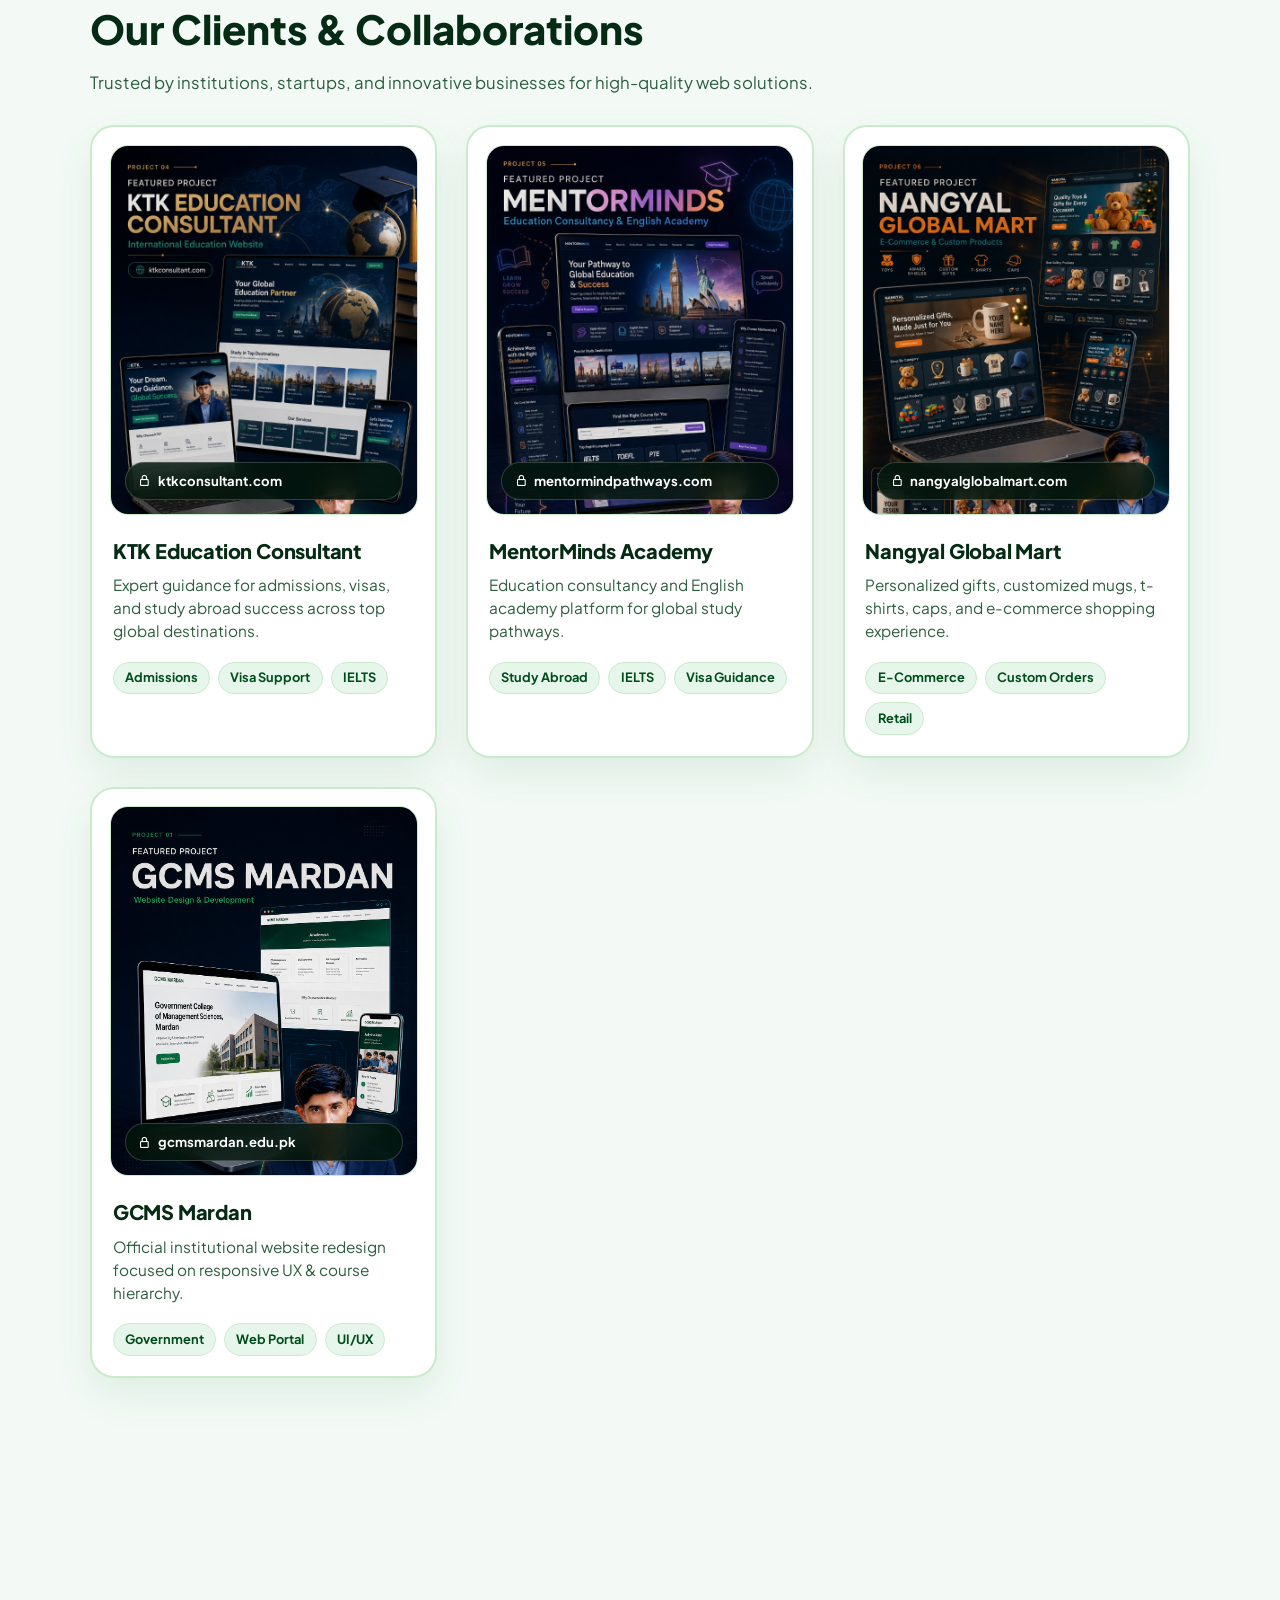
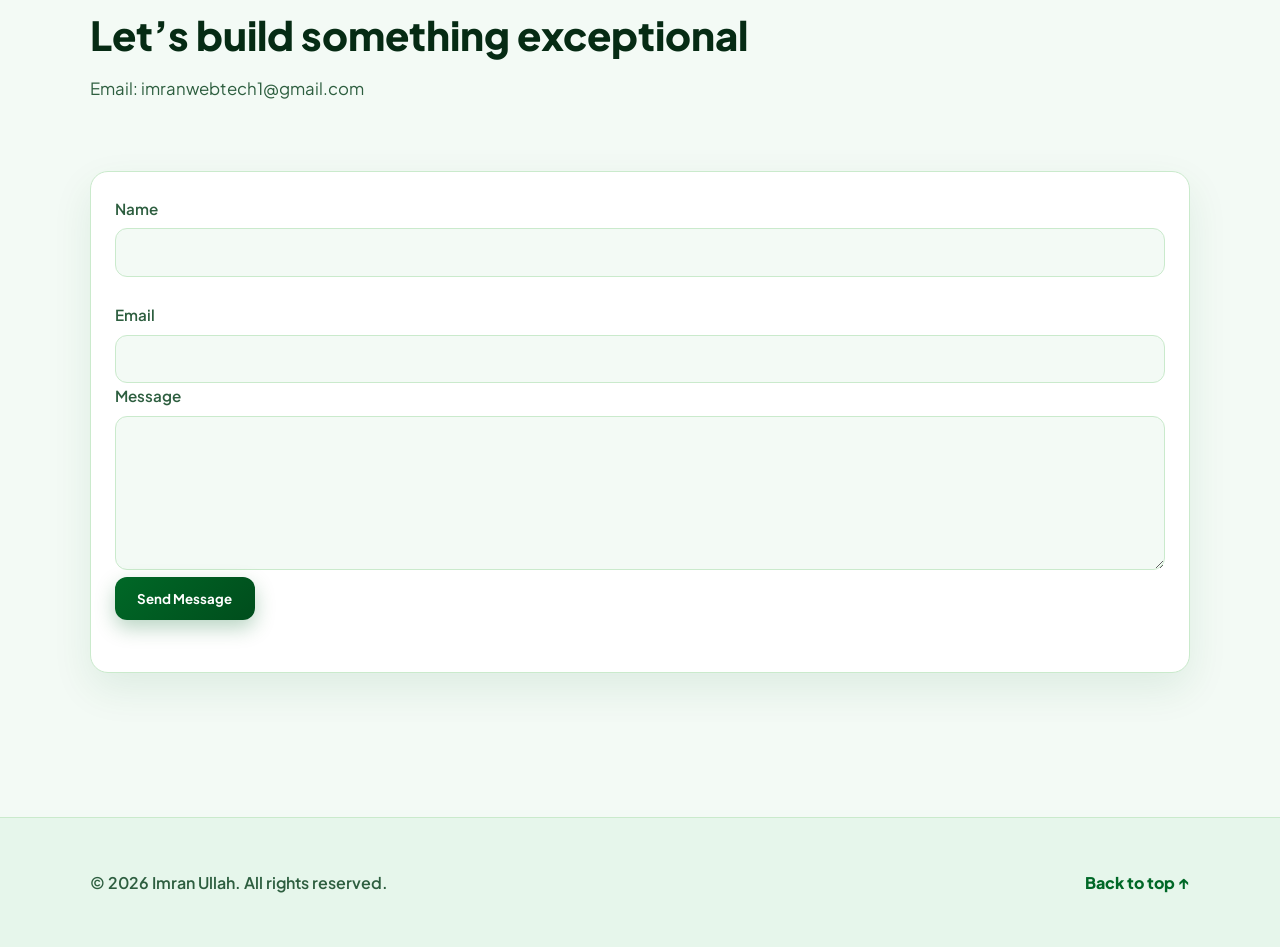
==== commit cf3641d6: "feat: add WhatsApp floating button with pulse animation" ====
--- a/index.html
+++ b/index.html
@@ -247,5 +247,15 @@
             <a href="#home" class="back-top" aria-label="Back to top">Back to top ↑</a>
         </div>
     </footer>
+
+    <!-- WhatsApp Floating Button -->
+    <a href="https://wa.me/923325503865" target="_blank" rel="noopener noreferrer"
+       class="whatsapp-fab" id="whatsapp-fab" aria-label="Chat on WhatsApp">
+        <span class="whatsapp-tooltip">👋 Click me!</span>
+        <svg class="whatsapp-icon" xmlns="http://www.w3.org/2000/svg" viewBox="0 0 448 512" aria-hidden="true">
+            <path d="M380.9 97.1C339 55.1 283.2 32 223.9 32c-122.4 0-222 99.6-222 222 0 39.1 10.2 77.3 29.6 111L0 480l117.7-30.9c32.4 17.7 68.9 27 106.1 27h.1c122.3 0 224.1-99.6 224.1-222 0-59.3-23.1-115-65-157zm-157 341.6c-33.2 0-65.7-8.9-94-25.7l-6.7-4-69.8 18.3L72 359.2l-4.4-7c-18.5-29.4-28.2-63.3-28.2-98.2 0-101.7 82.8-184.5 184.6-184.5 49.3 0 95.6 19.2 130.4 54.1 34.8 34.9 56.2 81.2 56.1 130.5 0 101.8-84.9 184.6-186.6 184.6zm101.2-138.2c-5.5-2.8-32.8-16.2-37.9-18-5.1-1.9-8.8-2.8-12.5 2.8-3.7 5.6-14.3 18-17.6 21.8-3.2 3.7-6.5 4.2-12 1.4-32.6-16.3-54-29.1-75.5-66-5.7-9.8 5.7-9.1 16.3-30.3 1.8-3.7.9-6.9-.5-9.7-1.4-2.8-12.5-30.1-17.1-41.2-4.5-10.8-9.1-9.3-12.5-9.5-3.2-.2-6.9-.2-10.6-.2-3.7 0-9.7 1.4-14.8 6.9-5.1 5.6-19.4 19-19.4 46.3 0 27.3 19.9 53.7 22.6 57.4 2.8 3.7 39.1 59.7 94.8 83.8 35.2 15.2 49 16.5 66.6 13.9 10.7-1.6 32.8-13.4 37.4-26.4 4.6-13 4.6-24.1 3.2-26.4-1.3-2.5-5-3.9-10.5-6.6z"/>
+        </svg>
+        <span class="whatsapp-pulse"></span>
+    </a>
 </body>
 </html>
--- a/style.css
+++ b/style.css
@@ -712,3 +712,112 @@
     }
     .reveal { opacity: 1; transform: none; }
 }
+
+/* ===================== WhatsApp Floating Button ===================== */
+@keyframes wa-bounce-in {
+    0%   { opacity: 0; transform: scale(0) rotate(-20deg); }
+    60%  { transform: scale(1.15) rotate(5deg); }
+    80%  { transform: scale(0.95) rotate(-3deg); }
+    100% { opacity: 1; transform: scale(1) rotate(0deg); }
+}
+
+@keyframes wa-pulse-ring {
+    0%   { transform: scale(1); opacity: .65; }
+    70%  { transform: scale(1.9); opacity: 0; }
+    100% { transform: scale(1.9); opacity: 0; }
+}
+
+@keyframes wa-shake {
+    0%, 100% { transform: rotate(0deg); }
+    15%  { transform: rotate(-15deg); }
+    30%  { transform: rotate(12deg); }
+    45%  { transform: rotate(-10deg); }
+    60%  { transform: rotate(8deg); }
+    75%  { transform: rotate(-5deg); }
+    90%  { transform: rotate(3deg); }
+}
+
+.whatsapp-fab {
+    position: fixed;
+    bottom: 28px;
+    right: 28px;
+    z-index: 9999;
+    display: flex;
+    align-items: center;
+    justify-content: center;
+    width: 60px;
+    height: 60px;
+    background: linear-gradient(135deg, #25d366, #128c7e);
+    border-radius: 50%;
+    box-shadow: 0 6px 24px rgba(37, 211, 102, 0.45), 0 2px 8px rgba(0,0,0,.18);
+    text-decoration: none;
+    animation: wa-bounce-in .7s cubic-bezier(.36,.07,.19,.97) both;
+    transition: transform .25s ease, box-shadow .25s ease;
+}
+
+.whatsapp-fab:hover {
+    transform: scale(1.12);
+    box-shadow: 0 10px 36px rgba(37, 211, 102, 0.6), 0 4px 12px rgba(0,0,0,.22);
+    animation: wa-shake .6s ease;
+}
+
+/* Repeating attention shake every 4 seconds */
+.whatsapp-fab {
+    animation: wa-bounce-in .7s cubic-bezier(.36,.07,.19,.97) both,
+               wa-shake .6s ease 4s infinite;
+}
+
+.whatsapp-icon {
+    width: 32px;
+    height: 32px;
+    fill: #ffffff;
+    position: relative;
+    z-index: 1;
+    pointer-events: none;
+}
+
+/* Pulse ring */
+.whatsapp-pulse {
+    position: absolute;
+    inset: 0;
+    border-radius: 50%;
+    background: rgba(37, 211, 102, 0.55);
+    animation: wa-pulse-ring 2s cubic-bezier(.455,.03,.515,.955) infinite;
+    pointer-events: none;
+}
+
+/* Tooltip */
+.whatsapp-tooltip {
+    position: absolute;
+    right: calc(100% + 14px);
+    top: 50%;
+    transform: translateY(-50%) scale(0.85);
+    background: #075e54;
+    color: #fff;
+    font-family: 'Plus Jakarta Sans', sans-serif;
+    font-size: .82rem;
+    font-weight: 600;
+    white-space: nowrap;
+    padding: .38rem .75rem;
+    border-radius: 30px;
+    box-shadow: 0 4px 14px rgba(0,0,0,.18);
+    opacity: 0;
+    pointer-events: none;
+    transition: opacity .25s ease, transform .25s ease;
+}
+
+.whatsapp-tooltip::after {
+    content: '';
+    position: absolute;
+    top: 50%;
+    left: 100%;
+    transform: translateY(-50%);
+    border: 6px solid transparent;
+    border-left-color: #075e54;
+}
+
+.whatsapp-fab:hover .whatsapp-tooltip {
+    opacity: 1;
+    transform: translateY(-50%) scale(1);
+}
+
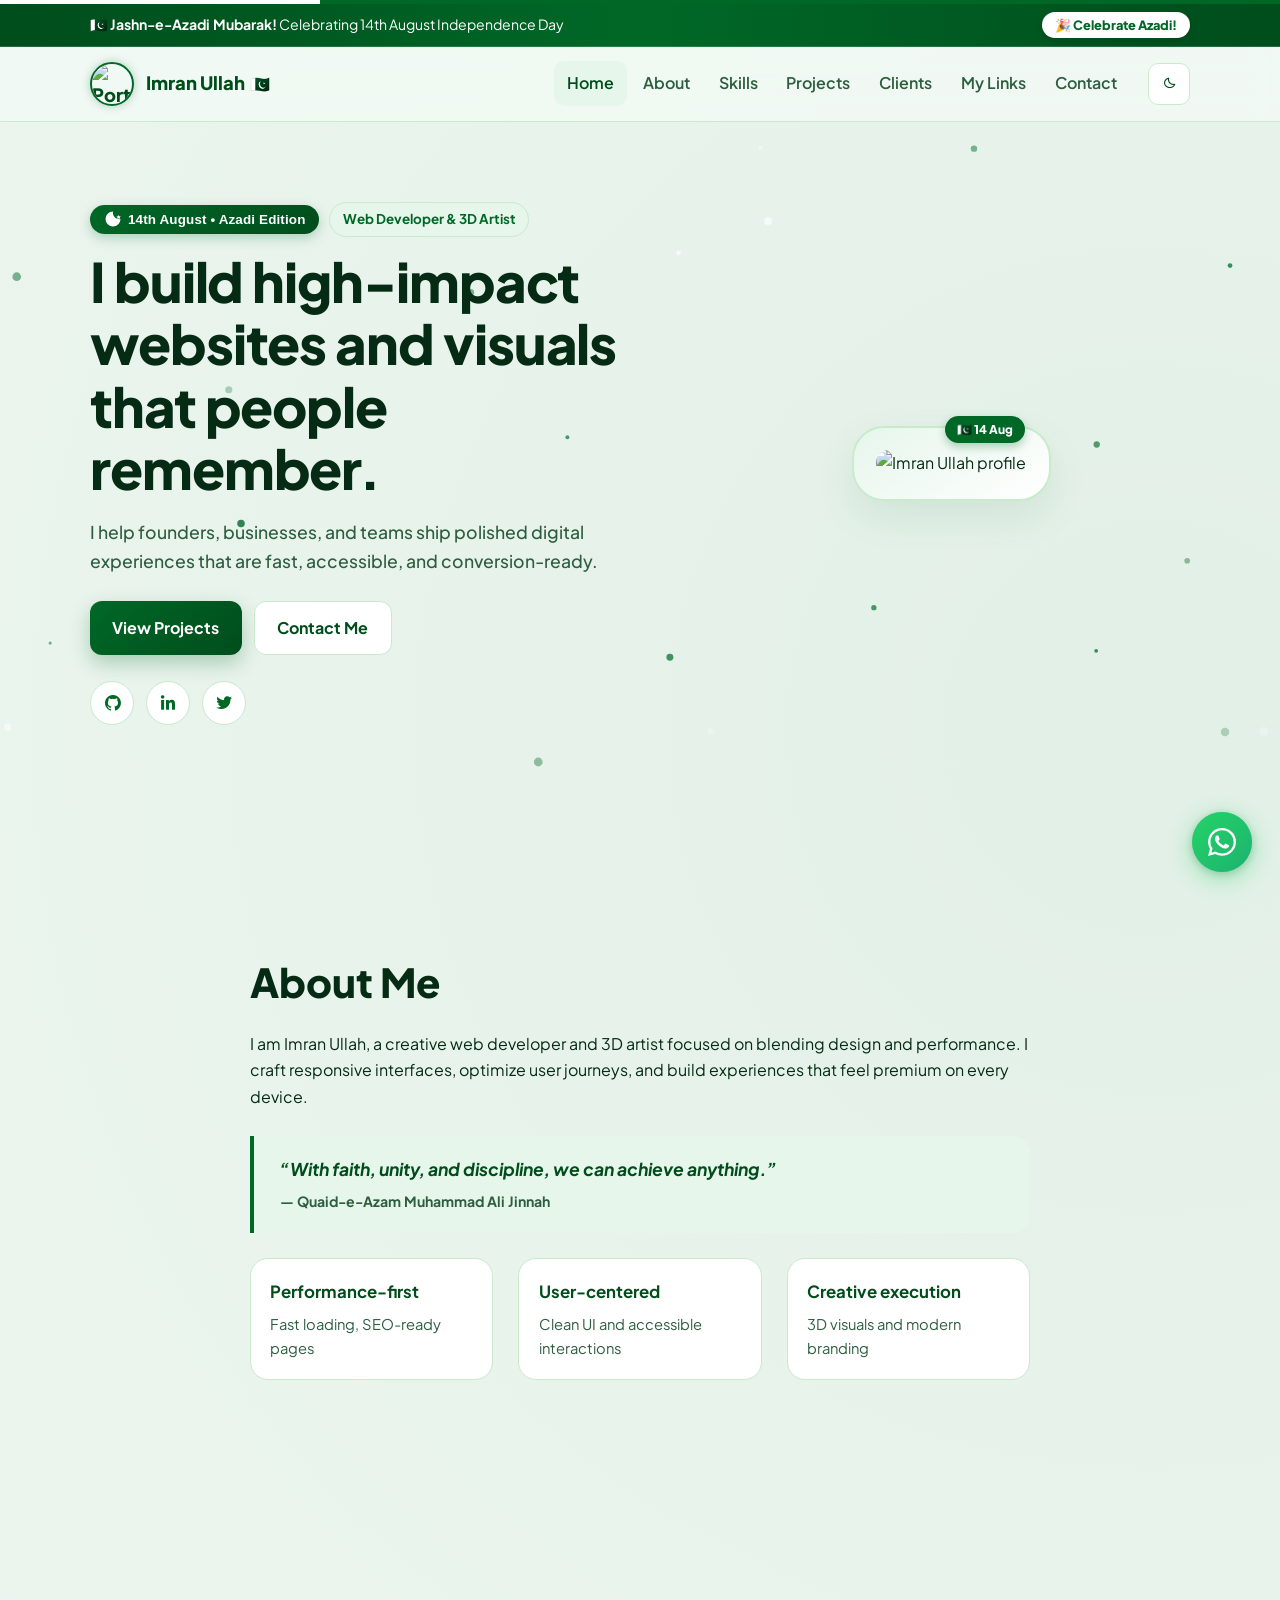
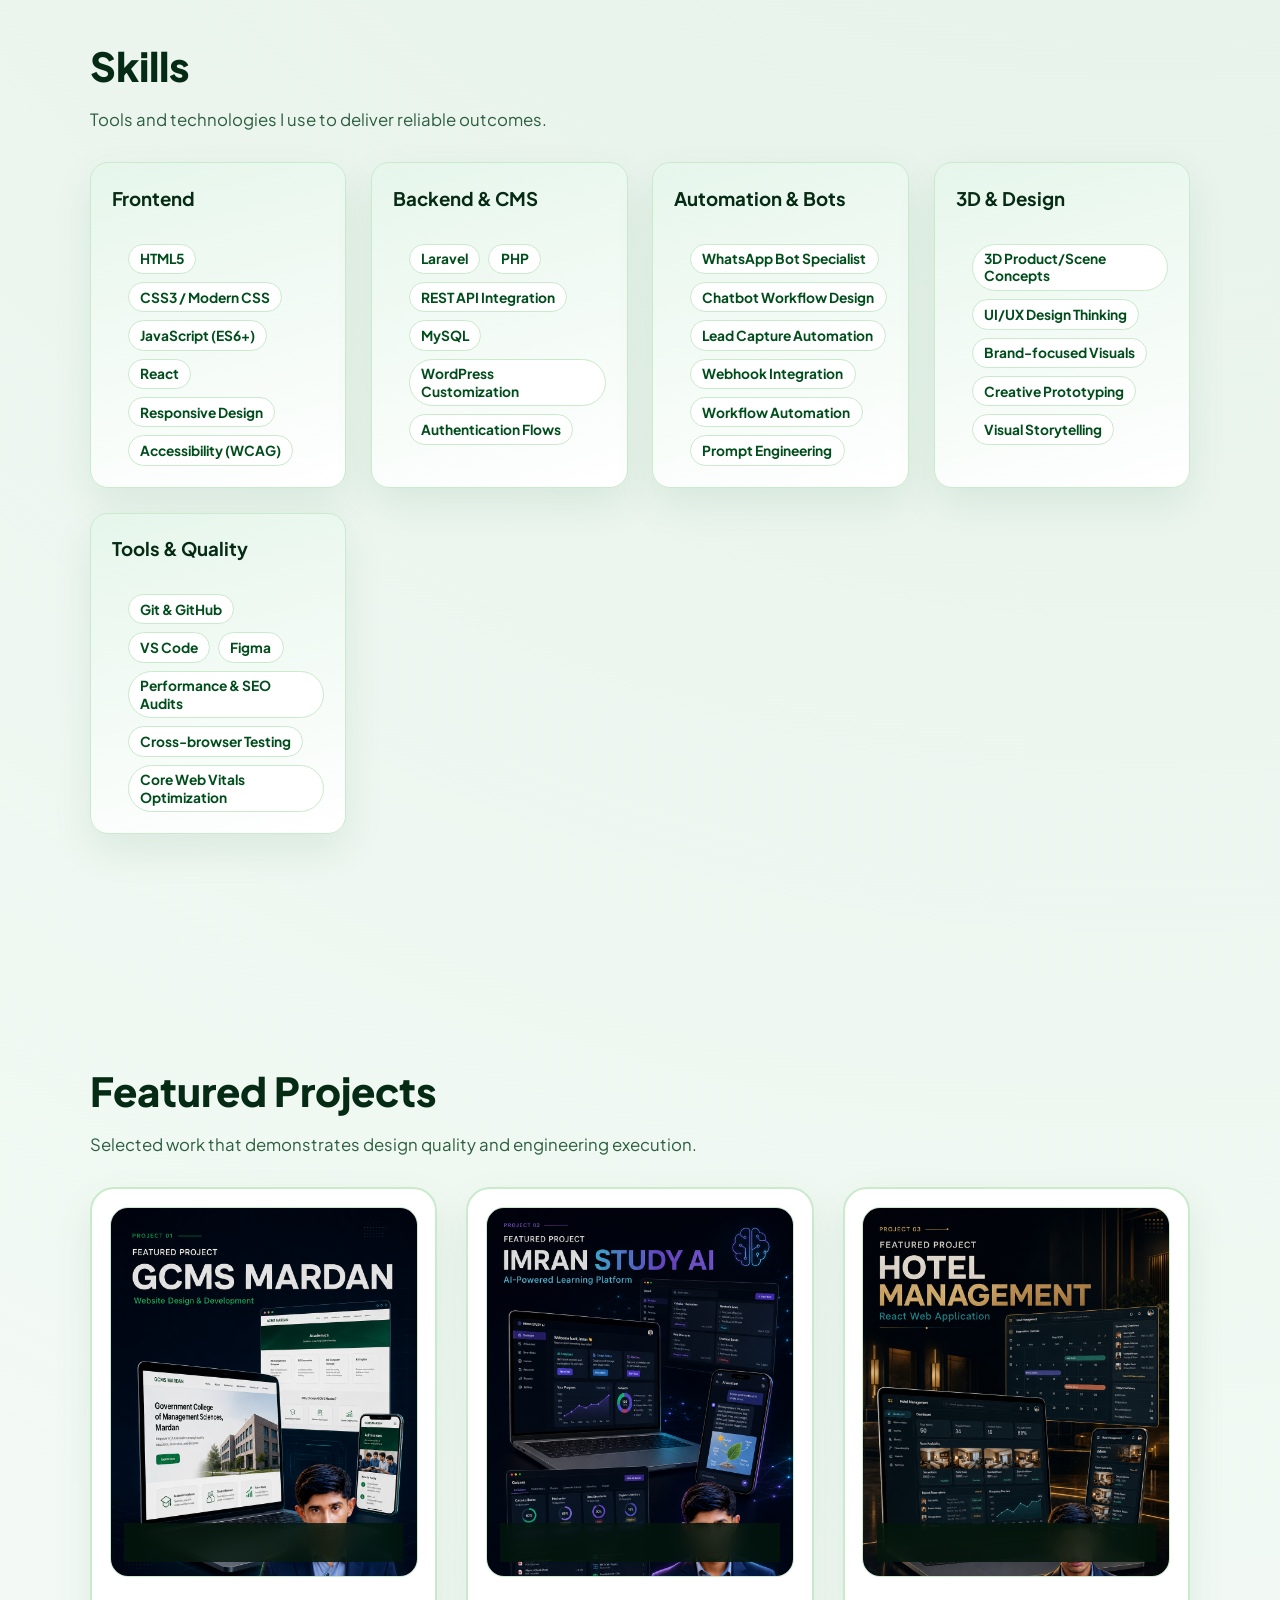
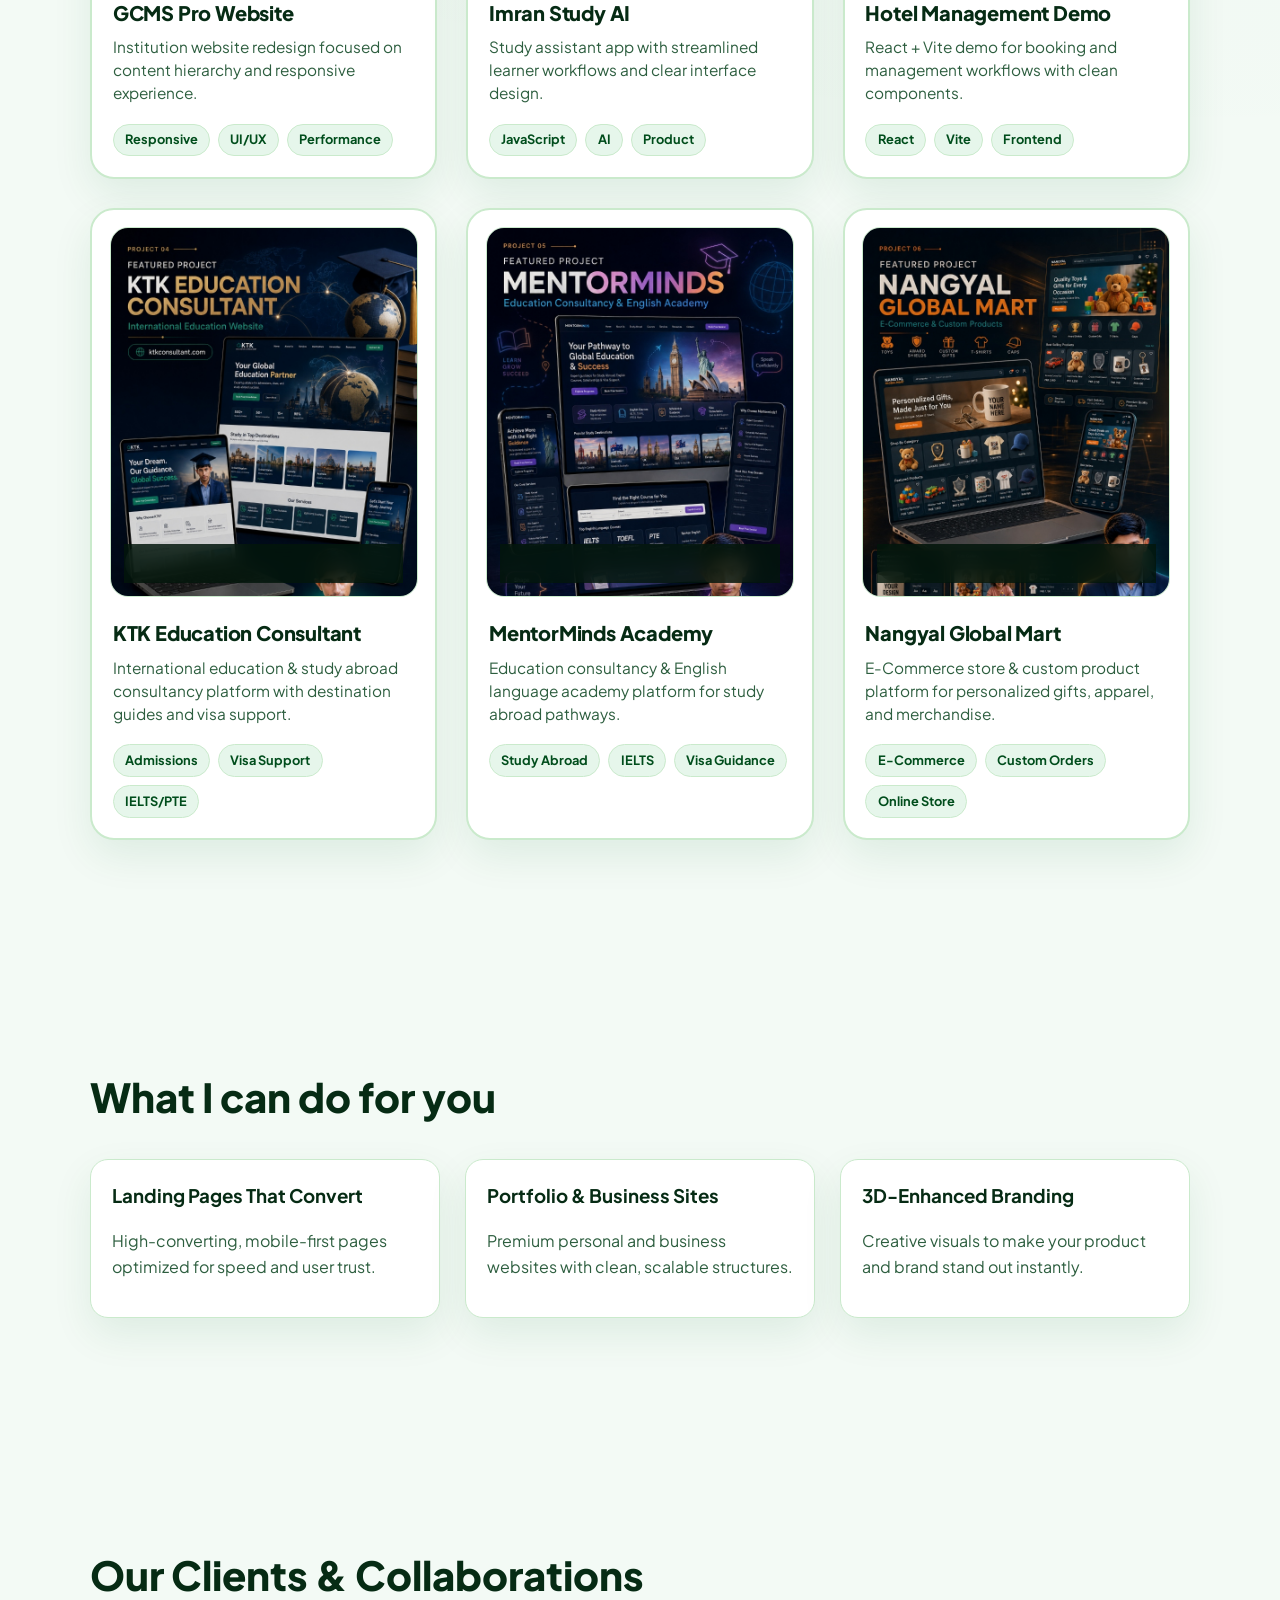
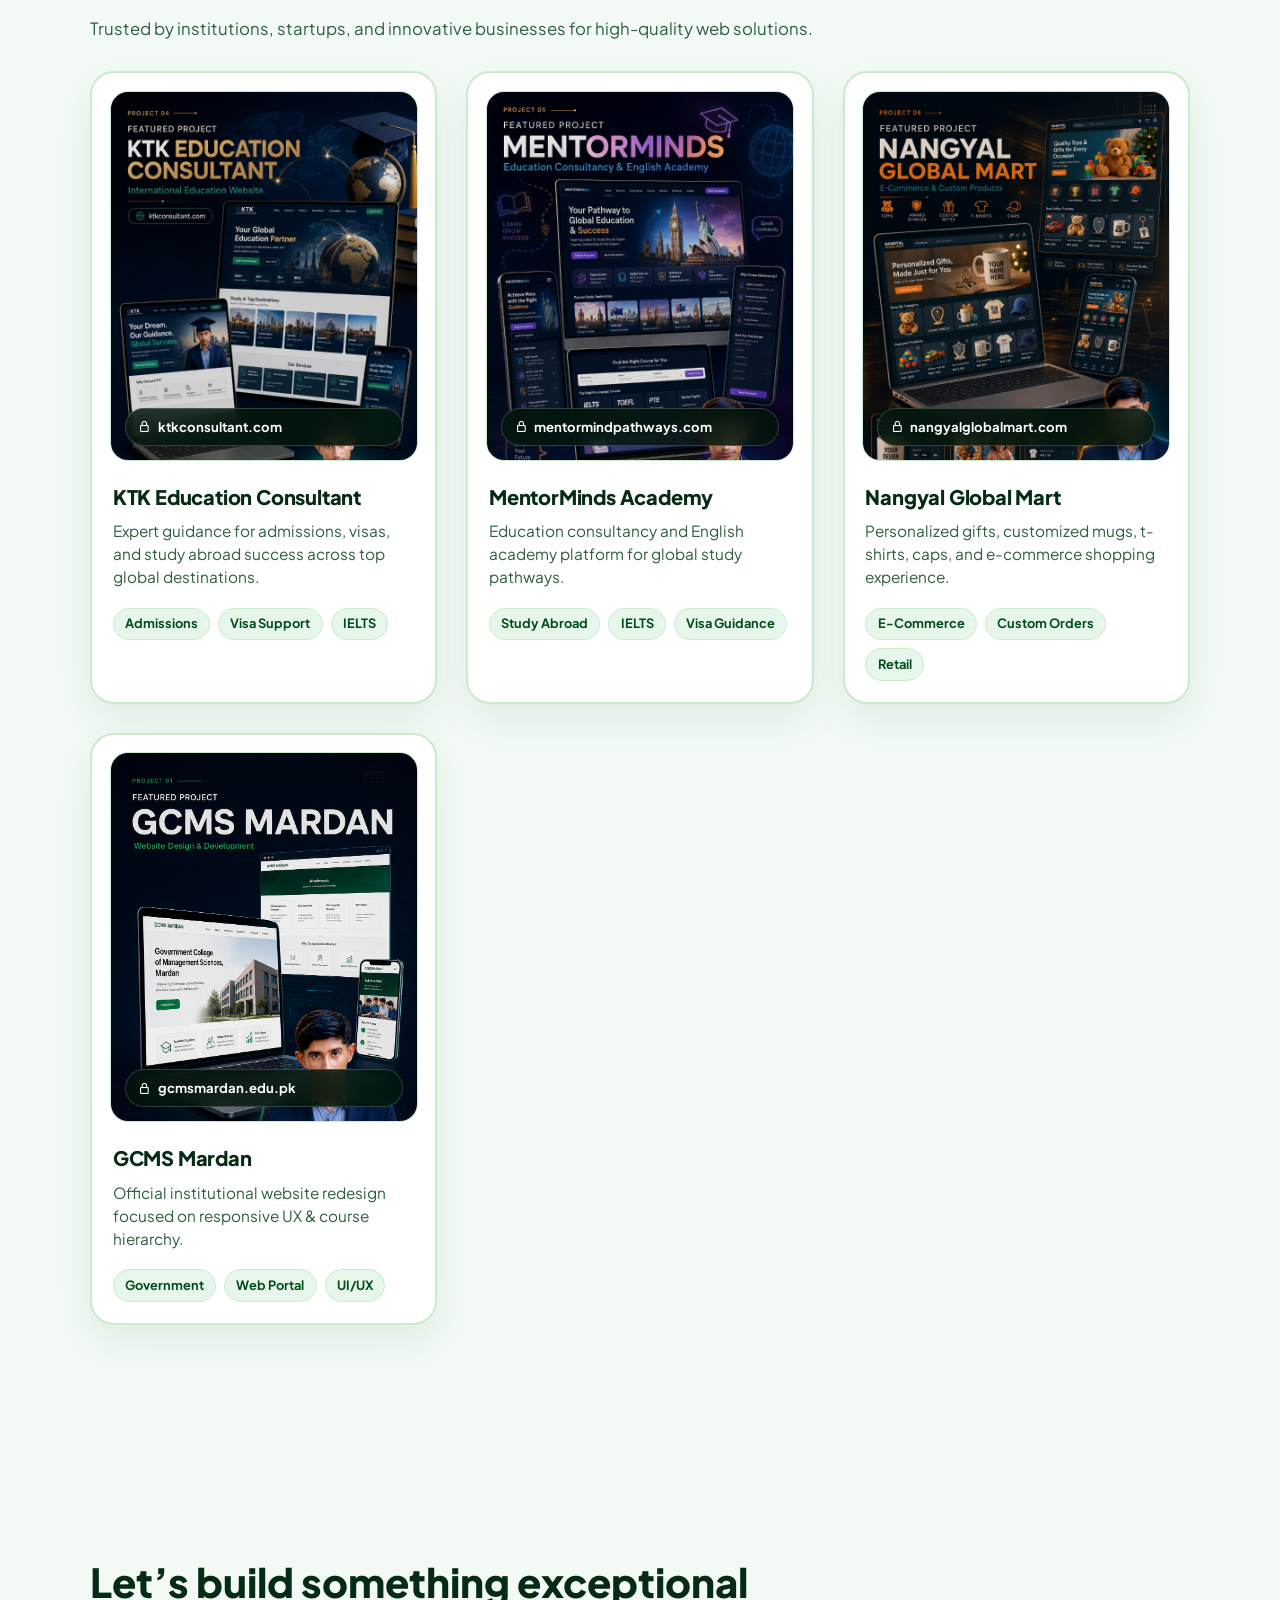
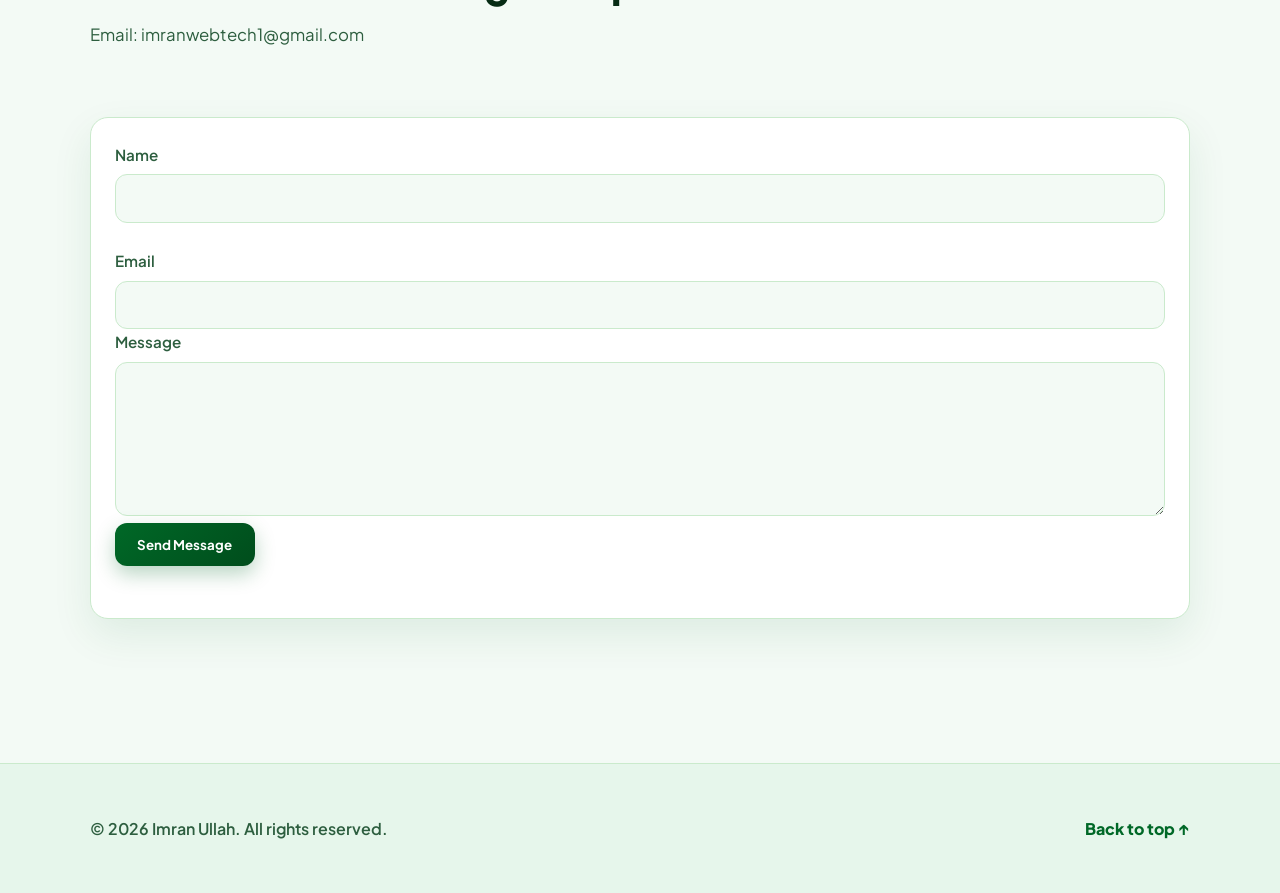
==== commit 175b197a: "fix: remove Download CV button from about section" ====
--- a/index.html
+++ b/index.html
@@ -101,7 +101,6 @@
                     <div class="highlight" role="listitem"><strong>User-centered</strong><span>Clean UI and accessible interactions</span></div>
                     <div class="highlight" role="listitem"><strong>Creative execution</strong><span>3D visuals and modern branding</span></div>
                 </div>
-                <a class="btn btn-secondary" href="Imran CV for scholarship.pdf" download target="_blank" rel="noopener">Download CV</a>
             </div>
         </section>
 
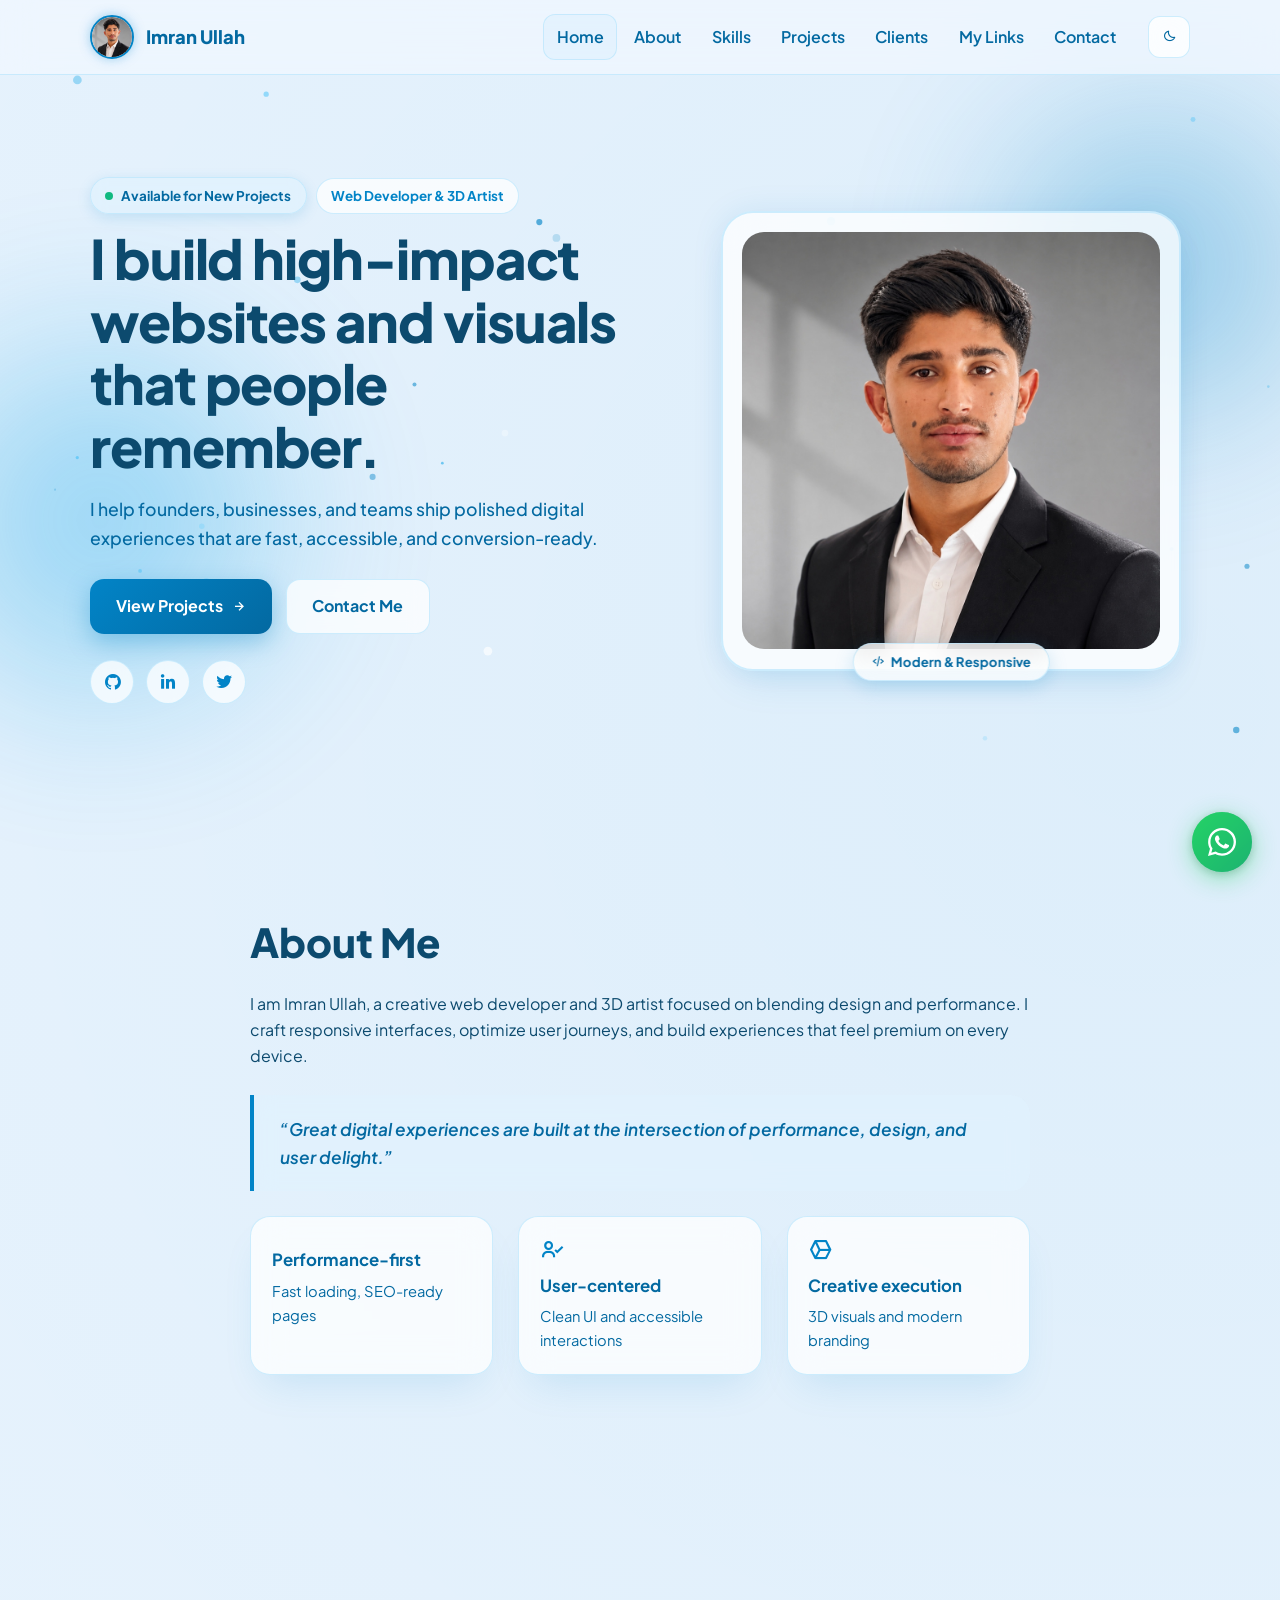
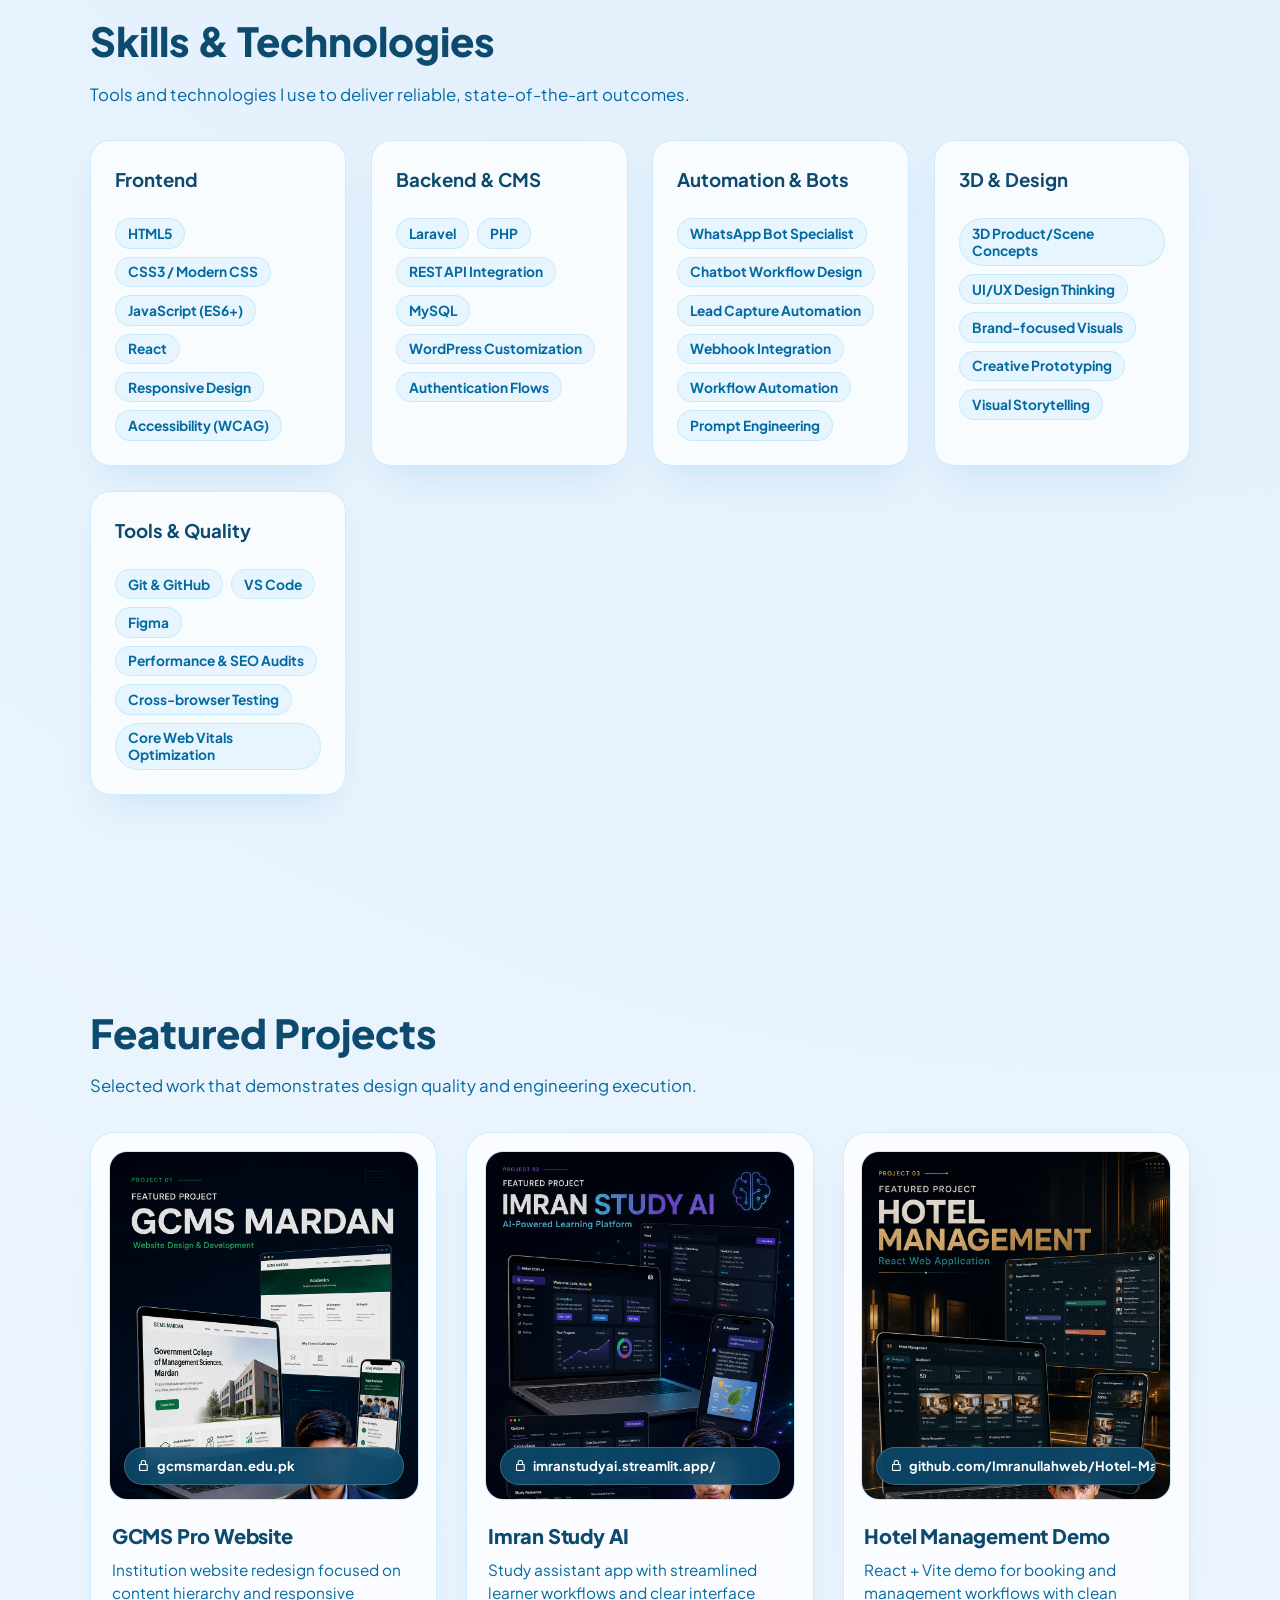
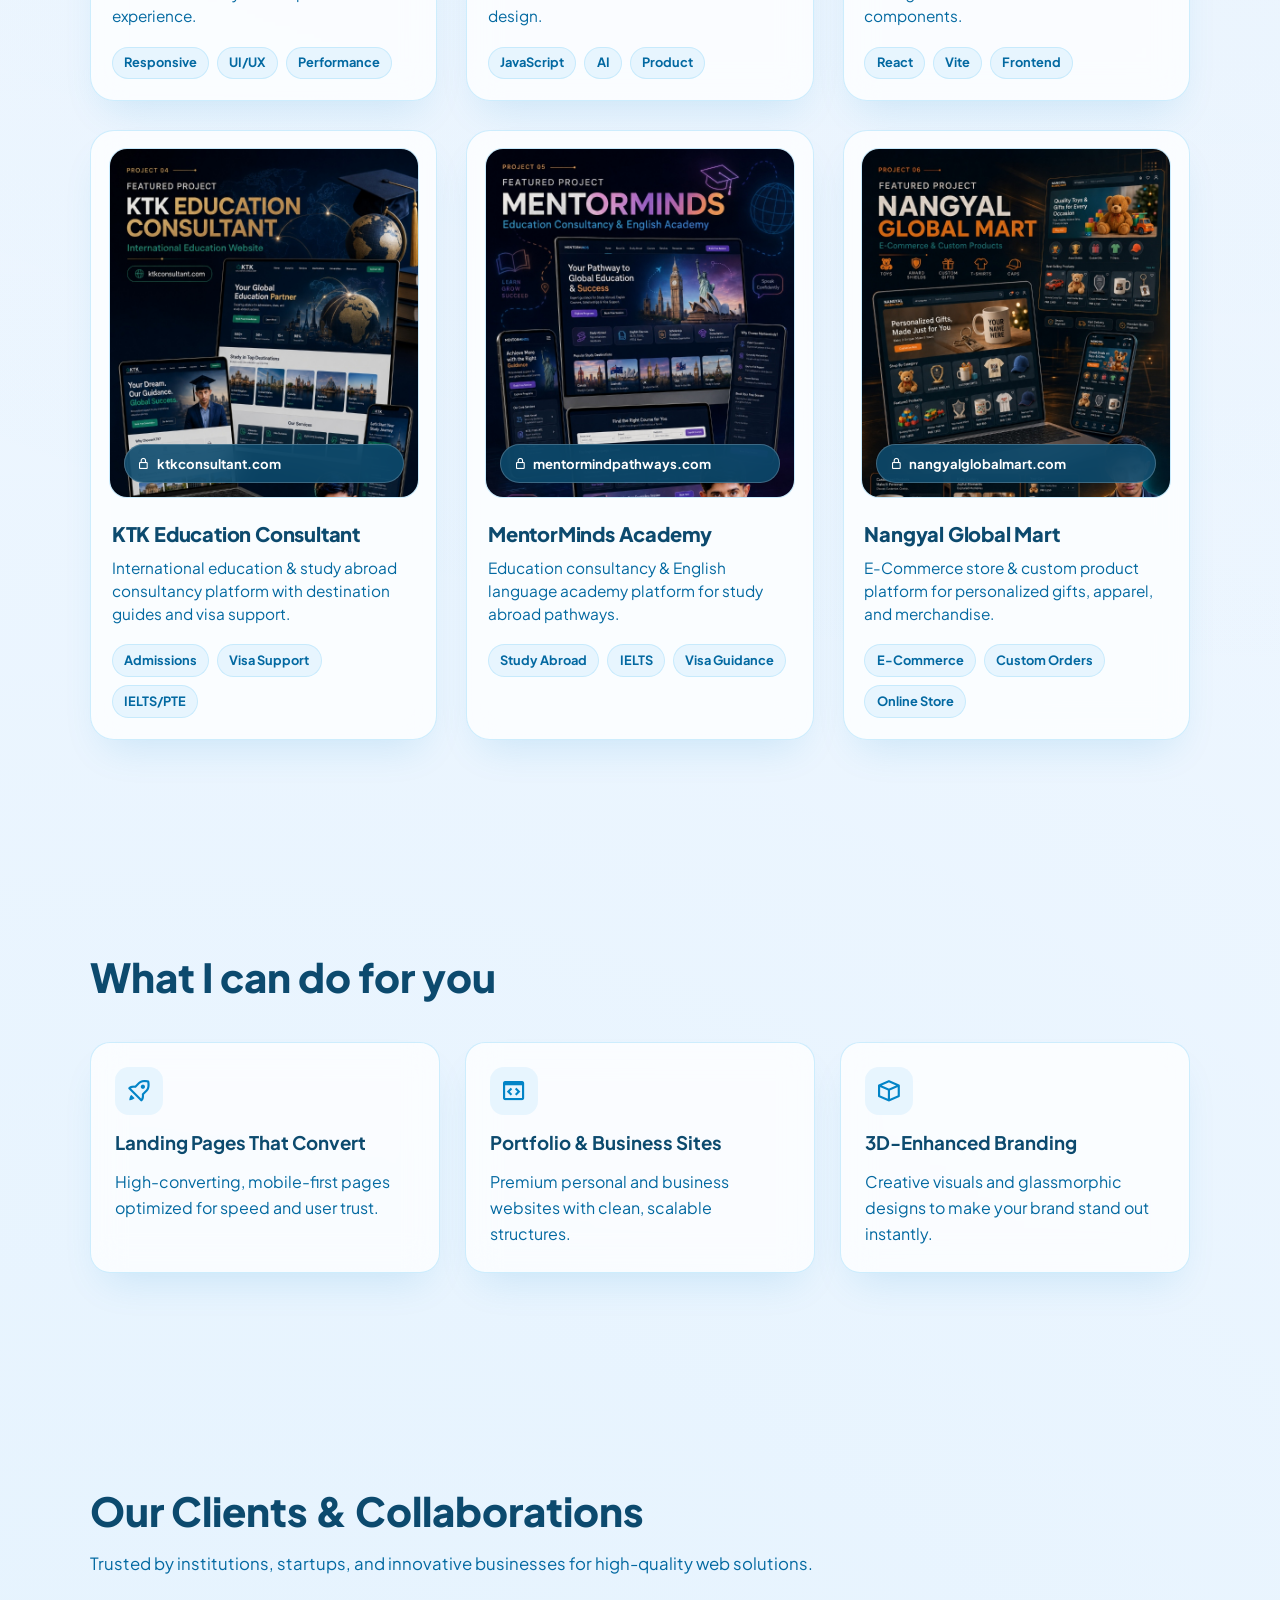
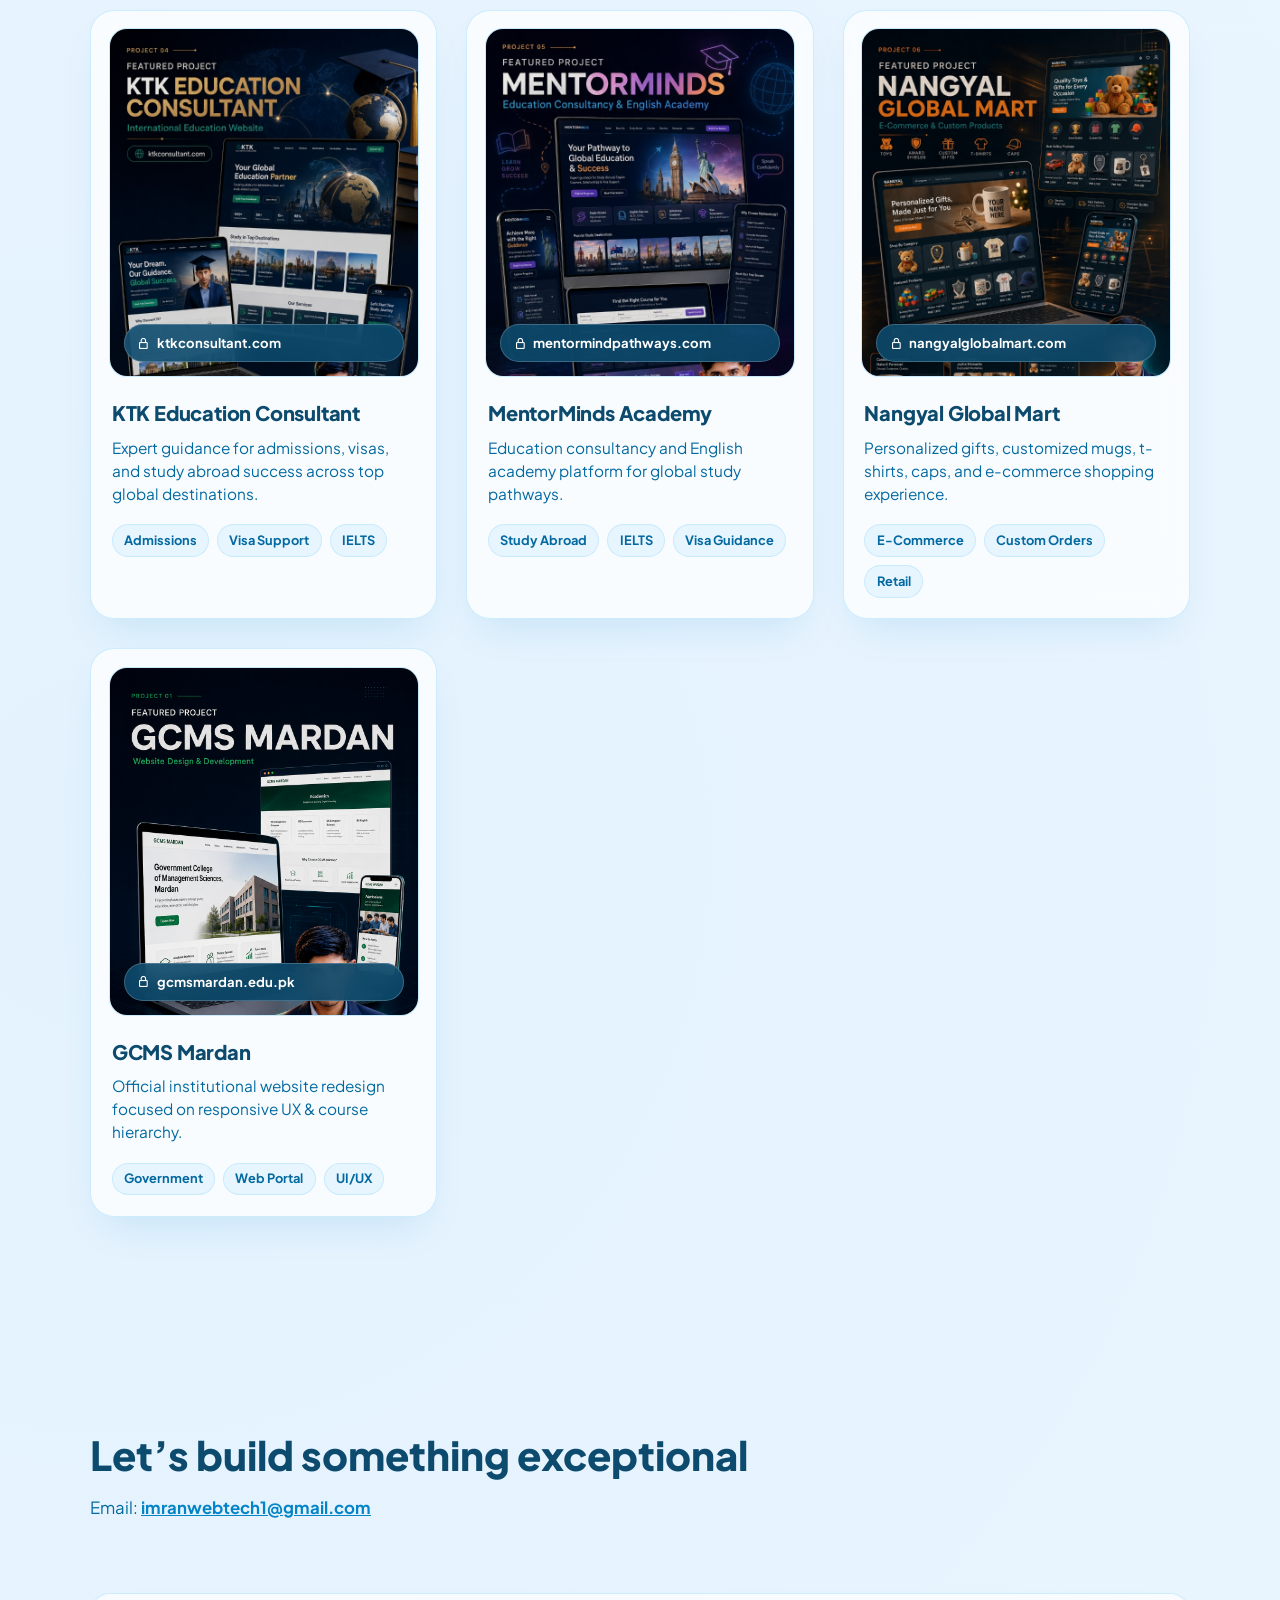
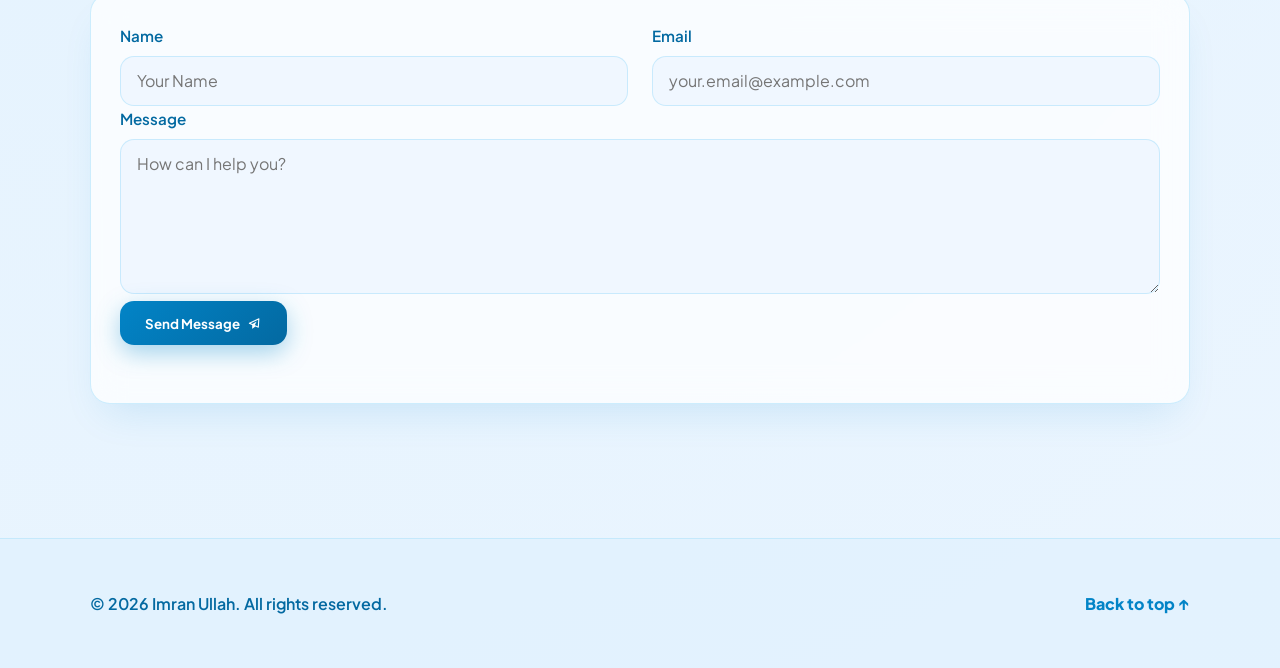
==== commit ea9b8c45: "feat: switch to Ocean Blue & White glassmorphic theme, add new profile photo, 3D card tilt effects, " ====
--- a/index.html
+++ b/index.html
@@ -22,18 +22,15 @@
 <body>
     <a class="skip-link" href="#main-content">Skip to content</a>
 
-    <div class="azadi-banner" id="azadi-banner">
-        <div class="container banner-inner">
-            <span>🇵🇰 <strong>Jashn-e-Azadi Mubarak!</strong> Celebrating 14th August Independence Day</span>
-            <button id="celebrate-btn" class="azadi-celebrate-btn">🎉 Celebrate Azadi!</button>
-        </div>
-    </div>
+    <!-- Floating 3D Background Glow Orbs -->
+    <div class="bg-orb orb-1" aria-hidden="true"></div>
+    <div class="bg-orb orb-2" aria-hidden="true"></div>
 
     <header class="site-header" id="site-header">
         <div class="container header-content">
             <a href="#home" class="brand" aria-label="Go to home">
                 <img src="dp.png" alt="Portrait of Imran Ullah" class="brand-avatar" width="44" height="44">
-                <span>Imran Ullah <span class="flag-badge">🇵🇰</span></span>
+                <span>Imran Ullah</span>
             </a>
 
             <button class="menu-toggle" id="menu-toggle" aria-label="Toggle navigation" aria-expanded="false" aria-controls="site-nav">
@@ -58,22 +55,20 @@
 
     <main id="main-content">
         <section class="hero section" id="home">
-            <canvas id="azadi-canvas" class="azadi-canvas"></canvas>
+            <canvas id="ocean-canvas" class="ocean-canvas"></canvas>
             <div class="container hero-grid">
                 <div class="hero-copy reveal">
                     <div class="badge-group">
-                        <button class="pak-badge" id="hero-azadi-btn" title="Click to celebrate Azadi!">
-                            <svg class="crescent-star-icon" viewBox="0 0 24 24" width="18" height="18" fill="currentColor">
-                                <path d="M12 2a10 10 0 1 0 10 10 8.5 8.5 0 0 1-10-10zm7.5 4.5l.9 1.8 2 .3-1.4 1.4.3 2-1.8-.9-1.8.9.3-2-1.4-1.4 2-.3.9-1.8z"/>
-                            </svg>
-                            14th August • Azadi Edition
-                        </button>
+                        <span class="ocean-status-badge">
+                            <span class="pulse-dot"></span>
+                            Available for New Projects
+                        </span>
                         <span class="eyebrow">Web Developer & 3D Artist</span>
                     </div>
                     <h1>I build high-impact websites and visuals that people remember.</h1>
                     <p class="lead">I help founders, businesses, and teams ship polished digital experiences that are fast, accessible, and conversion-ready.</p>
                     <div class="cta-group">
-                        <a class="btn btn-primary" href="#projects">View Projects</a>
+                        <a class="btn btn-primary" href="#projects">View Projects <i class="bx bx-right-arrow-alt"></i></a>
                         <a class="btn btn-secondary" href="#contact">Contact Me</a>
                     </div>
                     <ul class="social-list" aria-label="Social links">
@@ -82,8 +77,13 @@
                         <li><a href="https://x.com/imran_ullah2" target="_blank" rel="noopener" aria-label="X"><i class="bx bxl-twitter"></i></a></li>
                     </ul>
                 </div>
-                <div class="hero-media reveal">
-                    <img src="dp.png" alt="Imran Ullah profile" width="560" height="560" loading="eager" decoding="async">
+                <div class="hero-media reveal 3d-card-wrap">
+                    <div class="hero-media-inner">
+                        <img src="dp.png" alt="Imran Ullah profile" width="560" height="560" loading="eager" decoding="async">
+                        <div class="hero-media-badge">
+                            <i class="bx bx-code-alt"></i> Modern & Responsive
+                        </div>
+                    </div>
                 </div>
             </div>
         </section>
@@ -92,14 +92,25 @@
             <div class="container narrow reveal">
                 <h2>About Me</h2>
                 <p>I am Imran Ullah, a creative web developer and 3D artist focused on blending design and performance. I craft responsive interfaces, optimize user journeys, and build experiences that feel premium on every device.</p>
-                <blockquote class="quaid-quote">
-                    <p>“With faith, unity, and discipline, we can achieve anything.”</p>
-                    <cite>— Quaid-e-Azam Muhammad Ali Jinnah</cite>
+                <blockquote class="glass-quote">
+                    <p>“Great digital experiences are built at the intersection of performance, design, and user delight.”</p>
                 </blockquote>
                 <div class="about-highlights" role="list">
-                    <div class="highlight" role="listitem"><strong>Performance-first</strong><span>Fast loading, SEO-ready pages</span></div>
-                    <div class="highlight" role="listitem"><strong>User-centered</strong><span>Clean UI and accessible interactions</span></div>
-                    <div class="highlight" role="listitem"><strong>Creative execution</strong><span>3D visuals and modern branding</span></div>
+                    <div class="highlight glass-card" role="listitem">
+                        <i class="bx bx-zap highlight-icon"></i>
+                        <strong>Performance-first</strong>
+                        <span>Fast loading, SEO-ready pages</span>
+                    </div>
+                    <div class="highlight glass-card" role="listitem">
+                        <i class="bx bx-user-check highlight-icon"></i>
+                        <strong>User-centered</strong>
+                        <span>Clean UI and accessible interactions</span>
+                    </div>
+                    <div class="highlight glass-card" role="listitem">
+                        <i class="bx bx-cube-alt highlight-icon"></i>
+                        <strong>Creative execution</strong>
+                        <span>3D visuals and modern branding</span>
+                    </div>
                 </div>
             </div>
         </section>
@@ -107,11 +118,11 @@
         <section class="skills section" id="skills">
             <div class="container">
                 <div class="section-head reveal">
-                    <h2>Skills</h2>
-                    <p>Tools and technologies I use to deliver reliable outcomes.</p>
+                    <h2>Skills & Technologies</h2>
+                    <p>Tools and technologies I use to deliver reliable, state-of-the-art outcomes.</p>
                 </div>
                 <div class="skills-grid">
-                    <article class="card skill-card reveal">
+                    <article class="card skill-card glass-card reveal">
                         <h3>Frontend</h3>
                         <ul class="skill-chips">
                             <li>HTML5</li>
@@ -122,7 +133,7 @@
                             <li>Accessibility (WCAG)</li>
                         </ul>
                     </article>
-                    <article class="card skill-card reveal">
+                    <article class="card skill-card glass-card reveal">
                         <h3>Backend & CMS</h3>
                         <ul class="skill-chips">
                             <li>Laravel</li>
@@ -133,7 +144,7 @@
                             <li>Authentication Flows</li>
                         </ul>
                     </article>
-                    <article class="card skill-card reveal">
+                    <article class="card skill-card glass-card reveal">
                         <h3>Automation & Bots</h3>
                         <ul class="skill-chips">
                             <li>WhatsApp Bot Specialist</li>
@@ -144,7 +155,7 @@
                             <li>Prompt Engineering</li>
                         </ul>
                     </article>
-                    <article class="card skill-card reveal">
+                    <article class="card skill-card glass-card reveal">
                         <h3>3D & Design</h3>
                         <ul class="skill-chips">
                             <li>3D Product/Scene Concepts</li>
@@ -154,7 +165,7 @@
                             <li>Visual Storytelling</li>
                         </ul>
                     </article>
-                    <article class="card skill-card reveal">
+                    <article class="card skill-card glass-card reveal">
                         <h3>Tools & Quality</h3>
                         <ul class="skill-chips">
                             <li>Git & GitHub</li>
@@ -185,17 +196,20 @@
                     <h2>What I can do for you</h2>
                 </div>
                 <div class="services-grid">
-                    <article class="card reveal">
+                    <article class="card glass-card reveal">
+                        <div class="service-icon"><i class="bx bx-rocket"></i></div>
                         <h3>Landing Pages That Convert</h3>
                         <p>High-converting, mobile-first pages optimized for speed and user trust.</p>
                     </article>
-                    <article class="card reveal">
+                    <article class="card glass-card reveal">
+                        <div class="service-icon"><i class="bx bx-code-block"></i></div>
                         <h3>Portfolio & Business Sites</h3>
                         <p>Premium personal and business websites with clean, scalable structures.</p>
                     </article>
-                    <article class="card reveal">
+                    <article class="card glass-card reveal">
+                        <div class="service-icon"><i class="bx bx-cube"></i></div>
                         <h3>3D-Enhanced Branding</h3>
-                        <p>Creative visuals to make your product and brand stand out instantly.</p>
+                        <p>Creative visuals and glassmorphic designs to make your brand stand out instantly.</p>
                     </article>
                 </div>
             </div>
@@ -215,25 +229,25 @@
             <div class="container contact-wrap">
                 <div class="section-head reveal">
                     <h2>Let’s build something exceptional</h2>
-                    <p>Email: <a href="mailto:imranwebtech1@gmail.com">imranwebtech1@gmail.com</a></p>
-                </div>
-
-                <form class="contact-form reveal" id="contact-form" aria-label="Contact form">
+                    <p>Email: <a href="mailto:imranwebtech1@gmail.com" class="email-link">imranwebtech1@gmail.com</a></p>
+                </div>
+
+                <form class="contact-form glass-card reveal" id="contact-form" aria-label="Contact form">
                     <div class="input-grid">
                         <label>
                             <span>Name</span>
-                            <input type="text" name="name" autocomplete="name" required>
+                            <input type="text" name="name" autocomplete="name" required placeholder="Your Name">
                         </label>
                         <label>
                             <span>Email</span>
-                            <input type="email" name="email" autocomplete="email" required>
+                            <input type="email" name="email" autocomplete="email" required placeholder="your.email@example.com">
                         </label>
                     </div>
                     <label>
                         <span>Message</span>
-                        <textarea name="message" rows="6" required></textarea>
+                        <textarea name="message" rows="6" required placeholder="How can I help you?"></textarea>
                     </label>
-                    <button type="submit" class="btn btn-primary">Send Message</button>
+                    <button type="submit" class="btn btn-primary">Send Message <i class="bx bx-paper-plane"></i></button>
                     <p id="form-status" class="form-status" role="status" aria-live="polite"></p>
                 </form>
             </div>
@@ -250,7 +264,7 @@
     <!-- WhatsApp Floating Button -->
     <a href="https://wa.me/923325503865" target="_blank" rel="noopener noreferrer"
        class="whatsapp-fab" id="whatsapp-fab" aria-label="Chat on WhatsApp">
-        <span class="whatsapp-tooltip">👋 Click me!</span>
+        <span class="whatsapp-tooltip">👋 Chat on WhatsApp!</span>
         <svg class="whatsapp-icon" xmlns="http://www.w3.org/2000/svg" viewBox="0 0 448 512" aria-hidden="true">
             <path d="M380.9 97.1C339 55.1 283.2 32 223.9 32c-122.4 0-222 99.6-222 222 0 39.1 10.2 77.3 29.6 111L0 480l117.7-30.9c32.4 17.7 68.9 27 106.1 27h.1c122.3 0 224.1-99.6 224.1-222 0-59.3-23.1-115-65-157zm-157 341.6c-33.2 0-65.7-8.9-94-25.7l-6.7-4-69.8 18.3L72 359.2l-4.4-7c-18.5-29.4-28.2-63.3-28.2-98.2 0-101.7 82.8-184.5 184.6-184.5 49.3 0 95.6 19.2 130.4 54.1 34.8 34.9 56.2 81.2 56.1 130.5 0 101.8-84.9 184.6-186.6 184.6zm101.2-138.2c-5.5-2.8-32.8-16.2-37.9-18-5.1-1.9-8.8-2.8-12.5 2.8-3.7 5.6-14.3 18-17.6 21.8-3.2 3.7-6.5 4.2-12 1.4-32.6-16.3-54-29.1-75.5-66-5.7-9.8 5.7-9.1 16.3-30.3 1.8-3.7.9-6.9-.5-9.7-1.4-2.8-12.5-30.1-17.1-41.2-4.5-10.8-9.1-9.3-12.5-9.5-3.2-.2-6.9-.2-10.6-.2-3.7 0-9.7 1.4-14.8 6.9-5.1 5.6-19.4 19-19.4 46.3 0 27.3 19.9 53.7 22.6 57.4 2.8 3.7 39.1 59.7 94.8 83.8 35.2 15.2 49 16.5 66.6 13.9 10.7-1.6 32.8-13.4 37.4-26.4 4.6-13 4.6-24.1 3.2-26.4-1.3-2.5-5-3.9-10.5-6.6z"/>
         </svg>
@@ -258,3 +272,4 @@
     </a>
 </body>
 </html>
+
--- a/style.css
+++ b/style.css
@@ -1,95 +1,97 @@
 :root {
-    /* 14th August Pakistan Patriotic Theme - Light Mode */
-    --bg: #f3faf5;
-    --surface: #ffffff;
-    --surface-2: #e6f6eb;
-    --text: #062b14; /* High contrast dark green */
-    --muted: #2d5e3f;
-    --primary: #006827; /* Official Pakistan Flag Green */
-    --primary-strong: #004d1c;
-    --accent: #00a847; /* Vibrant Emerald Accent */
-    --border: #caeacc;
-    --shadow: 0 16px 40px rgba(0, 104, 39, 0.09);
-    --radius: 18px;
+    /* Ocean Blue & White Premium Theme - Light Mode */
+    --bg: #f0f7ff;
+    --surface: rgba(255, 255, 255, 0.75);
+    --surface-2: rgba(224, 242, 254, 0.75);
+    --text: #0c4a6e;
+    --muted: #0369a1;
+    --primary: #0284c7;        /* Sky / Ocean Blue */
+    --primary-strong: #0369a1; /* Deep Ocean Blue */
+    --accent: #0ea5e9;         /* Vibrant Cyan/Sky Accent */
+    --border: rgba(186, 230, 253, 0.7);
+    --glass-bg: rgba(255, 255, 255, 0.7);
+    --glass-border: rgba(255, 255, 255, 0.6);
+    --shadow: 0 20px 40px -15px rgba(2, 132, 199, 0.15);
+    --radius: 20px;
     --space: clamp(1rem, 1.2vw + .6rem, 1.8rem);
-    --pill-padding-y: .34rem;
-    --pill-padding-x: .62rem;
 }
 
 :root[data-theme="dark"] {
-    /* 14th August Pakistan Patriotic Theme - Dark Mode */
-    --bg: #03170c;
-    --surface: #092917;
-    --surface-2: #0f3d23;
-    --text: #f0fdf4; /* Crisp readable light text */
-    --muted: #a3e6b9;
-    --primary: #00c853;
-    --primary-strong: #69f0ae;
-    --accent: #00e676;
-    --border: #195431;
-    --shadow: 0 18px 48px rgba(0, 0, 0, 0.5);
+    /* Ocean Blue & White Premium Theme - Dark Mode */
+    --bg: #070d19;
+    --surface: rgba(15, 23, 42, 0.75);
+    --surface-2: rgba(30, 41, 59, 0.75);
+    --text: #f0f9ff;
+    --muted: #93c5fd;
+    --primary: #38bdf8;
+    --primary-strong: #0ea5e9;
+    --accent: #06b6d4;
+    --border: rgba(56, 189, 248, 0.25);
+    --glass-bg: rgba(15, 23, 42, 0.75);
+    --glass-border: rgba(255, 255, 255, 0.1);
+    --shadow: 0 25px 50px -12px rgba(0, 0, 0, 0.5);
 }
 
 * { box-sizing: border-box; }
-html { scroll-behavior: smooth; }
+html { 
+    scroll-behavior: smooth; 
+    overflow-x: hidden;
+    width: 100%;
+}
 body {
     margin: 0;
+    padding: 0;
+    width: 100%;
+    overflow-x: hidden;
     font-family: 'Plus Jakarta Sans', -apple-system, BlinkMacSystemFont, "Segoe UI", Roboto, sans-serif;
-    background: radial-gradient(circle at 90% 10%, color-mix(in oklab, var(--primary), transparent 93%), transparent 40%), var(--bg);
+    background: radial-gradient(circle at 90% 10%, color-mix(in oklab, var(--primary), transparent 92%), transparent 50%),
+                radial-gradient(circle at 10% 80%, color-mix(in oklab, var(--accent), transparent 94%), transparent 50%),
+                var(--bg);
     color: var(--text);
     line-height: 1.65;
 }
 
-/* Green & White Flag Top Stripe */
-body::before {
-    content: "";
+/* Global Responsive Image Rule to Prevent Mobile Overflow */
+img {
+    max-width: 100%;
+    height: auto;
+    display: block;
+}
+
+/* Floating 3D Background Glow Orbs */
+.bg-orb {
     position: fixed;
-    top: 0;
-    left: 0;
-    right: 0;
-    height: 4px;
-    background: linear-gradient(90deg, #ffffff 0%, #ffffff 25%, #006827 25%, #006827 100%);
-    z-index: 1001;
-}
-
-.azadi-banner {
-    background: linear-gradient(90deg, #004d1c 0%, #006827 50%, #004d1c 100%);
-    color: #ffffff;
-    font-size: .88rem;
-    padding: .5rem 0;
-    margin-top: 4px;
-    border-bottom: 1px solid rgba(255, 255, 255, 0.15);
-    position: relative;
-    z-index: 999;
-}
-
-.banner-inner {
-    display: flex;
-    justify-content: space-between;
-    align-items: center;
-    gap: 1rem;
-    flex-wrap: wrap;
-}
-
-.azadi-celebrate-btn {
-    background: #ffffff;
-    color: #006827;
-    border: none;
-    padding: .3rem .8rem;
-    border-radius: 999px;
-    font-weight: 800;
-    font-size: .8rem;
-    font-family: inherit;
-    cursor: pointer;
-    box-shadow: 0 2px 8px rgba(0, 0, 0, 0.15);
-    transition: transform .2s ease, background .2s ease;
-}
-.azadi-celebrate-btn:hover {
-    transform: scale(1.05);
-    background: #f0fff0;
-}
-
-.azadi-canvas {
+    border-radius: 50%;
+    filter: blur(80px);
+    pointer-events: none;
+    z-index: 0;
+    opacity: 0.45;
+    animation: float-orb 12s ease-in-out infinite alternate;
+}
+.orb-1 {
+    width: 350px;
+    height: 350px;
+    top: 10%;
+    right: -50px;
+    background: radial-gradient(circle, var(--primary), transparent);
+}
+.orb-2 {
+    width: 400px;
+    height: 400px;
+    bottom: 20%;
+    left: -100px;
+    background: radial-gradient(circle, var(--accent), transparent);
+    animation-delay: -6s;
+}
+
+@keyframes float-orb {
+    0% { transform: translate(0, 0) scale(1); }
+    50% { transform: translate(-30px, 40px) scale(1.1); }
+    100% { transform: translate(20px, -30px) scale(0.95); }
+}
+
+/* Ocean Canvas */
+.ocean-canvas {
     position: absolute;
     inset: 0;
     width: 100%;
@@ -98,18 +100,9 @@
     z-index: 0;
 }
 
-.hero { position: relative; overflow: hidden; padding-top: clamp(3rem, 8vw, 5rem); }
+.hero { position: relative; overflow: hidden; padding-top: clamp(3rem, 7vw, 5rem); }
 .hero-grid { position: relative; z-index: 1; }
 
-button.pak-badge {
-    border: none;
-    cursor: pointer;
-    transition: transform .2s ease, box-shadow .2s ease;
-}
-button.pak-badge:hover {
-    transform: scale(1.04);
-    box-shadow: 0 6px 18px rgba(0, 104, 39, 0.35);
-}
 a { color: inherit; text-decoration: none; }
 
 .skip-link {
@@ -124,20 +117,25 @@
 }
 .skip-link:focus-visible { top: .5rem; }
 
-.container { width: min(1100px, 92vw); margin-inline: auto; }
-.narrow { width: min(780px, 92vw); }
-.section { padding: clamp(4rem, 9vw, 7rem) 0; }
-
+.container { width: min(1100px, 90vw); margin-inline: auto; }
+.narrow { width: min(780px, 90vw); }
+.section { padding: clamp(3.5rem, 8vw, 6.5rem) 0; position: relative; z-index: 1; }
+
+/* Header & Nav — Glassmorphism */
 .site-header {
     position: sticky;
-    top: 5px;
+    top: 0;
     z-index: 100;
-    backdrop-filter: blur(12px);
-    background: color-mix(in oklab, var(--bg), transparent 15%);
+    backdrop-filter: blur(16px);
+    -webkit-backdrop-filter: blur(16px);
+    background: color-mix(in oklab, var(--bg), transparent 25%);
     border-bottom: 1px solid var(--border);
-    transition: border-color .2s ease, box-shadow .2s ease;
-}
-.site-header.scrolled { box-shadow: 0 8px 24px rgba(0, 104, 39, .12); }
+    transition: all .3s ease;
+}
+.site-header.scrolled { 
+    box-shadow: 0 10px 30px rgba(2, 132, 199, 0.12);
+    border-bottom-color: var(--primary);
+}
 
 .header-content {
     display: flex;
@@ -145,7 +143,14 @@
     gap: .8rem;
     min-height: 74px;
 }
-.brand { display: inline-flex; align-items: center; gap: .75rem; font-weight: 800; color: var(--primary-strong); font-size: 1.15rem; }
+.brand { 
+    display: inline-flex; 
+    align-items: center; 
+    gap: .75rem; 
+    font-weight: 800; 
+    color: var(--primary-strong); 
+    font-size: 1.15rem; 
+}
 :root[data-theme="dark"] .brand { color: #ffffff; }
 
 .brand-avatar {
@@ -154,25 +159,25 @@
     border-radius: 50%;
     object-fit: cover;
     border: 2px solid var(--primary);
-    box-shadow: 0 0 10px rgba(0, 104, 39, 0.3);
-}
-
-.flag-badge {
-    font-size: 1rem;
-    margin-left: 2px;
+    box-shadow: 0 0 12px rgba(2, 132, 199, 0.35);
+    transition: transform 0.3s ease;
+}
+.brand:hover .brand-avatar {
+    transform: scale(1.08) rotate(4deg);
 }
 
 .site-nav { margin-left: auto; display: flex; gap: .2rem; }
 .nav-link {
-    padding: .6rem .8rem;
-    border-radius: 10px;
+    padding: .6rem .85rem;
+    border-radius: 12px;
     color: var(--muted);
     font-weight: 600;
-    transition: all .2s ease;
+    transition: all .25s ease;
 }
 .nav-link:hover, .nav-link.active {
     color: var(--primary-strong);
     background: var(--surface-2);
+    box-shadow: inset 0 0 0 1px var(--border);
 }
 :root[data-theme="dark"] .nav-link:hover, 
 :root[data-theme="dark"] .nav-link.active {
@@ -187,24 +192,26 @@
     color: var(--primary-strong);
     width: 42px;
     height: 42px;
-    border-radius: 10px;
+    border-radius: 12px;
     display: grid;
     place-items: center;
     cursor: pointer;
-    transition: all .2s ease;
+    backdrop-filter: blur(10px);
+    transition: all .25s ease;
 }
 .theme-toggle:hover, .menu-toggle:hover {
     background: var(--surface-2);
+    transform: scale(1.05);
 }
 .theme-toggle { margin-left: .35rem; }
 .menu-toggle { display: none; }
 
-.hero { padding-top: clamp(3rem, 8vw, 5rem); }
+/* Hero Section Grid */
 .hero-grid {
     display: grid;
     gap: clamp(1.5rem, 3vw, 3rem);
     align-items: center;
-    grid-template-columns: 1.1fr .9fr;
+    grid-template-columns: 1.1fr 0.9fr;
 }
 
 .badge-group {
@@ -215,35 +222,42 @@
     margin-bottom: .8rem;
 }
 
-.pak-badge {
+/* Ocean Status Badge with Pulse Dot */
+.ocean-status-badge {
     display: inline-flex;
     align-items: center;
-    gap: .4rem;
-    padding: .35rem .85rem;
+    gap: .5rem;
+    padding: .4rem .9rem;
     border-radius: 999px;
-    background: linear-gradient(135deg, #006827, #004d1c);
-    color: #ffffff;
+    background: var(--surface-2);
+    color: var(--primary-strong);
     font-weight: 700;
     font-size: .84rem;
-    box-shadow: 0 4px 12px rgba(0, 104, 39, 0.25);
-    letter-spacing: .01em;
-}
-
-.crescent-star-icon {
-    fill: #ffffff;
-    animation: spin-glow 4s ease-in-out infinite alternate;
-}
-
-@keyframes spin-glow {
-    0% { transform: rotate(0deg) scale(1); }
-    100% { transform: rotate(12deg) scale(1.1); }
+    border: 1px solid var(--border);
+    backdrop-filter: blur(8px);
+    box-shadow: 0 4px 14px rgba(2, 132, 199, 0.15);
+}
+
+.pulse-dot {
+    width: 8px;
+    height: 8px;
+    border-radius: 50%;
+    background: #10b981;
+    box-shadow: 0 0 0 0 rgba(16, 185, 129, 0.7);
+    animation: pulse-ring 1.8s infinite;
+}
+
+@keyframes pulse-ring {
+    0% { box-shadow: 0 0 0 0 rgba(16, 185, 129, 0.7); }
+    70% { box-shadow: 0 0 0 8px rgba(16, 185, 129, 0); }
+    100% { box-shadow: 0 0 0 0 rgba(16, 185, 129, 0); }
 }
 
 .eyebrow {
     display: inline-flex;
-    padding: .35rem .8rem;
+    padding: .38rem .85rem;
     border-radius: 999px;
-    background: var(--surface-2);
+    background: var(--surface);
     color: var(--primary);
     font-weight: 700;
     font-size: .84rem;
@@ -251,7 +265,7 @@
 }
 
 h1 { 
-    font-size: clamp(2.1rem, 5vw, 3.4rem); 
+    font-size: clamp(2.1rem, 4.8vw, 3.4rem); 
     line-height: 1.15; 
     margin: .8rem 0; 
     font-weight: 800;
@@ -266,38 +280,39 @@
     font-weight: 500;
 }
 
-.cta-group { display: flex; flex-wrap: wrap; gap: .75rem; margin: 1.6rem 0; }
+.cta-group { display: flex; flex-wrap: wrap; gap: .85rem; margin: 1.6rem 0; }
 .btn {
     border: 0;
-    border-radius: 12px;
+    border-radius: 14px;
     display: inline-flex;
     align-items: center;
     justify-content: center;
-    padding: .8rem 1.4rem;
+    gap: .5rem;
+    padding: .85rem 1.6rem;
     font-weight: 700;
     cursor: pointer;
     font-family: inherit;
-    transition: all .25s cubic-bezier(0.4, 0, 0.2, 1);
+    transition: all .3s cubic-bezier(0.4, 0, 0.2, 1);
 }
 .btn-primary { 
     background: linear-gradient(135deg, var(--primary) 0%, var(--primary-strong) 100%); 
     color: #ffffff !important; 
-    box-shadow: 0 8px 20px rgba(0, 104, 39, 0.28);
+    box-shadow: 0 8px 24px rgba(2, 132, 199, 0.35);
 }
 .btn-primary:hover { 
-    transform: translateY(-2px);
-    box-shadow: 0 12px 28px rgba(0, 104, 39, 0.38);
-    background: linear-gradient(135deg, var(--primary-strong) 0%, var(--primary) 100%); 
+    transform: translateY(-3px) scale(1.02);
+    box-shadow: 0 14px 32px rgba(2, 132, 199, 0.45);
 }
 
 .btn-secondary { 
     background: var(--surface); 
     border: 1.5px solid var(--border); 
     color: var(--primary-strong);
+    backdrop-filter: blur(10px);
 }
 .btn-secondary:hover {
     background: var(--surface-2);
-    transform: translateY(-2px);
+    transform: translateY(-3px);
     border-color: var(--primary);
 }
 
@@ -312,45 +327,93 @@
     border: 1.5px solid var(--border);
     color: var(--primary);
     font-size: 1.2rem;
-    transition: all .2s ease;
+    backdrop-filter: blur(10px);
+    transition: all .3s ease;
 }
 .social-list a:hover { 
-    transform: translateY(-3px); 
+    transform: translateY(-4px) rotate(8deg); 
     background: var(--primary);
     color: #ffffff;
     border-color: var(--primary);
-    box-shadow: 0 6px 16px rgba(0, 104, 39, 0.25);
-}
-
+    box-shadow: 0 8px 20px rgba(2, 132, 199, 0.35);
+}
+
+/* 3D Glassmorphic Profile Photo Frame */
 .hero-media {
     justify-self: center;
     position: relative;
-    background: linear-gradient(145deg, var(--surface-2), var(--surface));
+    width: 100%;
+    max-width: 460px;
+    perspective: 1000px;
+}
+
+.hero-media-inner {
+    position: relative;
+    background: var(--surface);
+    backdrop-filter: blur(20px);
+    -webkit-backdrop-filter: blur(20px);
     border: 2px solid var(--border);
-    box-shadow: var(--shadow);
+    box-shadow: var(--shadow), 0 0 30px rgba(2, 132, 199, 0.1);
     border-radius: 32px;
-    padding: clamp(.8rem, 2vw, 1.4rem);
-}
-
-.hero-media::before {
-    content: "🇵🇰 14 Aug";
+    padding: clamp(.8rem, 2vw, 1.2rem);
+    transition: transform 0.5s cubic-bezier(0.175, 0.885, 0.32, 1.275), box-shadow 0.5s ease;
+}
+
+.hero-media-inner:hover {
+    transform: translateY(-8px) rotateX(3deg) rotateY(-3deg);
+    box-shadow: 0 30px 60px -15px rgba(2, 132, 199, 0.3);
+}
+
+.hero-media img { 
+    width: 100%;
+    height: auto;
+    aspect-ratio: 1/1; 
+    object-fit: cover; 
+    border-radius: 22px; 
+}
+
+.hero-media-badge {
     position: absolute;
-    top: -12px;
-    right: 24px;
-    background: var(--primary);
-    color: #fff;
-    font-size: .75rem;
-    font-weight: 800;
-    padding: .25rem .75rem;
+    bottom: -12px;
+    left: 50%;
+    transform: translateX(-50%);
+    background: var(--surface);
+    backdrop-filter: blur(12px);
+    border: 1.5px solid var(--border);
+    color: var(--primary-strong);
+    font-size: .82rem;
+    font-weight: 700;
+    padding: .45rem 1.1rem;
     border-radius: 999px;
-    box-shadow: 0 4px 10px rgba(0, 104, 39, 0.3);
-}
-
-.hero-media img { border-radius: 22px; aspect-ratio: 1/1; object-fit: cover; }
-
-.section-head { margin-bottom: 1.8rem; }
+    box-shadow: 0 6px 20px rgba(2, 132, 199, 0.2);
+    white-space: nowrap;
+    display: flex;
+    align-items: center;
+    gap: .4rem;
+}
+
+.section-head { margin-bottom: 2rem; }
 .section-head p { color: var(--muted); margin-top: .4rem; font-size: 1.05rem; }
 h2 { font-size: clamp(1.8rem, 3.2vw, 2.5rem); margin: 0; font-weight: 800; color: var(--text); }
+
+/* Glassmorphic Cards & 3D Hover Effects */
+.glass-card {
+    background: var(--surface);
+    backdrop-filter: blur(16px);
+    -webkit-backdrop-filter: blur(16px);
+    border: 1.5px solid var(--border);
+    border-radius: var(--radius);
+    box-shadow: var(--shadow);
+    transition: transform .35s cubic-bezier(0.175, 0.885, 0.32, 1.275), 
+                box-shadow .35s ease, 
+                border-color .35s ease;
+}
+
+.glass-card:hover {
+    transform: translateY(-6px);
+    border-color: var(--primary);
+    box-shadow: 0 20px 40px rgba(2, 132, 199, 0.2);
+}
 
 .about-highlights,
 .skills-grid,
@@ -361,122 +424,68 @@
     gap: var(--space);
 }
 
-.quaid-quote {
+.input-grid { grid-template-columns: 1fr 1fr; }
+
+/* Glass quote block */
+.glass-quote {
     margin: 1.6rem 0;
     padding: 1.2rem 1.6rem;
     border-left: 4px solid var(--primary);
     background: var(--surface-2);
+    backdrop-filter: blur(12px);
     border-radius: 0 var(--radius) var(--radius) 0;
 }
-.quaid-quote p {
+.glass-quote p {
     margin: 0;
-    font-size: 1.1rem;
-    font-weight: 700;
+    font-size: 1.08rem;
+    font-weight: 600;
     color: var(--primary-strong);
     font-style: italic;
 }
-.quaid-quote cite {
-    display: block;
-    margin-top: .4rem;
-    font-size: .88rem;
-    font-weight: 700;
-    color: var(--muted);
-    font-style: normal;
-}
-.about-highlights { grid-template-columns: repeat(auto-fit, minmax(180px, 1fr)); margin: 1.4rem 0 1.8rem; }
+
+.about-highlights { grid-template-columns: repeat(auto-fit, minmax(200px, 1fr)); margin: 1.6rem 0 1.8rem; }
 .highlight { 
-    background: var(--surface); 
-    border: 1.5px solid var(--border); 
-    border-radius: var(--radius); 
-    padding: 1.2rem; 
-    transition: transform .2s ease;
-}
-.highlight:hover { transform: translateY(-3px); border-color: var(--primary); }
+    padding: 1.3rem; 
+    display: flex;
+    flex-direction: column;
+    gap: .3rem;
+}
+.highlight-icon {
+    font-size: 1.6rem;
+    color: var(--primary);
+    margin-bottom: .2rem;
+}
 .highlight strong { color: var(--primary-strong); font-size: 1.05rem; }
-.highlight span { display: block; color: var(--muted); margin-top: .35rem; font-size: .92rem; }
+.highlight span { color: var(--muted); font-size: .92rem; }
 
 .skills-grid,
 .services-grid,
-.clients-grid { grid-template-columns: repeat(auto-fit, minmax(230px, 1fr)); }
+.clients-grid { grid-template-columns: repeat(auto-fit, minmax(240px, 1fr)); }
 .cards-grid { grid-template-columns: repeat(auto-fit, minmax(280px, 1fr)); }
 
-.client-card {
-    display: flex;
-    align-items: flex-start;
-    gap: 1.1rem;
-    padding: 1.3rem;
-    background: var(--surface);
-    border: 1.5px solid var(--border);
-    border-radius: var(--radius);
-    transition: transform .25s ease, border-color .25s ease, box-shadow .25s ease;
-}
-.client-card:hover {
-    transform: translateY(-4px);
-    border-color: var(--primary);
-    box-shadow: 0 16px 36px rgba(0, 104, 39, 0.15);
-}
-
-.client-icon-wrap {
+.service-icon {
     width: 48px;
     height: 48px;
-    min-width: 48px;
-    border-radius: 12px;
-    background: var(--surface-2);
-    border: 1px solid var(--border);
+    border-radius: 14px;
+    background: var(--surface-2);
     color: var(--primary);
     display: grid;
     place-items: center;
-    font-size: 1.5rem;
-}
-
-.client-category {
-    display: inline-block;
-    font-size: .78rem;
-    font-weight: 800;
-    text-transform: uppercase;
-    letter-spacing: .04em;
-    color: var(--primary);
-    margin-bottom: .2rem;
-}
-
-.client-info h3 {
-    margin: 0 0 .3rem 0;
-    font-size: 1.1rem;
-    color: var(--text);
-    font-weight: 700;
-}
-
-.client-info p {
-    margin: 0;
-    font-size: .92rem;
-    color: var(--muted);
-}
+    font-size: 1.6rem;
+    margin-bottom: .8rem;
+}
+
 .card {
-    background: var(--surface);
-    border: 1.5px solid var(--border);
-    border-radius: var(--radius);
-    padding: 1.3rem;
-    box-shadow: var(--shadow);
-    transition: all .25s ease;
+    padding: 1.5rem;
 }
 .card h3 { margin-top: 0; margin-bottom: .6rem; color: var(--text); font-weight: 700; }
-.card p { color: var(--muted); }
-.card ul { margin: .4rem 0 0; padding-left: 1rem; color: var(--muted); }
+.card p { color: var(--muted); margin: 0; }
 
 .skills-grid { grid-template-columns: repeat(auto-fit, minmax(240px, 1fr)); }
 .skill-card {
-    padding: 1.3rem;
-    border-color: var(--border);
-    background: linear-gradient(165deg, var(--surface-2), var(--surface));
     display: grid;
     gap: .8rem;
     align-content: start;
-    transition: transform .2s ease, box-shadow .2s ease, border-color .2s ease;
-}
-.skill-card:hover {
-    transform: translateY(-4px);
-    border-color: var(--primary);
-    box-shadow: 0 16px 36px rgba(0, 104, 39, 0.15);
 }
 
 .skill-chips {
@@ -488,20 +497,27 @@
     gap: .5rem;
 }
 .skill-chips li {
-    padding: .35rem .7rem;
+    padding: .35rem .75rem;
     border-radius: 999px;
     border: 1px solid var(--border);
-    background: var(--surface);
+    background: var(--surface-2);
     color: var(--primary-strong);
     font-size: .86rem;
     font-weight: 700;
     line-height: 1.25;
-}
-
+    transition: transform .2s ease, background .2s ease;
+}
+.skill-chips li:hover {
+    transform: translateY(-2px);
+    background: var(--primary);
+    color: #ffffff;
+}
+
+/* Project Cards */
 .cards-grid,
 .clients-grid { 
     display: grid;
-    grid-template-columns: repeat(auto-fit, minmax(280px, 1fr)); 
+    grid-template-columns: repeat(auto-fit, minmax(290px, 1fr)); 
     gap: 1.8rem;
 }
 
@@ -513,22 +529,23 @@
     flex-direction: column;
     gap: .8rem;
     background: var(--surface);
-    border: 2px solid var(--border);
+    backdrop-filter: blur(16px);
+    border: 1.5px solid var(--border);
     border-radius: 24px;
     box-shadow: var(--shadow);
-    transition: transform .3s ease, box-shadow .3s ease, border-color .3s ease;
+    transition: transform .35s cubic-bezier(0.175, 0.885, 0.32, 1.275), box-shadow .35s ease, border-color .35s ease;
 }
 
 .project-card:hover {
-    transform: translateY(-6px);
+    transform: translateY(-8px);
     border-color: var(--primary);
-    box-shadow: 0 20px 48px rgba(0, 104, 39, 0.22);
+    box-shadow: 0 25px 50px rgba(2, 132, 199, 0.22);
 }
 
 .project-media-wrap {
     position: relative;
     width: 100%;
-    aspect-ratio: 4 / 4.8; /* Vertical poster ratio matching screenshot */
+    aspect-ratio: 4 / 4.5;
     border-radius: 18px;
     overflow: hidden;
     background: var(--surface-2);
@@ -540,11 +557,11 @@
     height: 100%;
     object-fit: cover;
     object-position: top center;
-    transition: transform .4s ease;
+    transition: transform .5s ease;
 }
 
 .project-card:hover .project-cover {
-    transform: scale(1.03);
+    transform: scale(1.05);
 }
 
 .project-url-badge {
@@ -552,9 +569,9 @@
     bottom: 14px;
     left: 14px;
     right: 14px;
-    background: rgba(3, 23, 12, 0.82);
-    backdrop-filter: blur(10px);
-    border: 1px solid rgba(255, 255, 255, 0.18);
+    background: rgba(12, 74, 110, 0.88);
+    backdrop-filter: blur(12px);
+    border: 1px solid rgba(255, 255, 255, 0.2);
     color: #ffffff !important;
     font-size: .82rem;
     font-weight: 700;
@@ -566,19 +583,18 @@
     overflow: hidden;
     text-overflow: ellipsis;
     white-space: nowrap;
-    transition: background .2s ease, border-color .2s ease;
+    transition: background .25s ease;
 }
 
 .project-url-badge:hover {
-    background: rgba(0, 104, 39, 0.92);
-    border-color: #00e676;
+    background: var(--primary);
 }
 
 .project-content {
     display: flex;
     flex-direction: column;
     gap: .4rem;
-    padding: .2rem .2rem;
+    padding: .2rem;
 }
 
 .project-card h3 { 
@@ -596,8 +612,6 @@
     line-height: 1.5;
 }
 
-.project-meta,
-.project-links,
 .tags {
     display: flex;
     flex-wrap: wrap;
@@ -613,32 +627,11 @@
     color: var(--primary-strong);
     background: var(--surface-2);
 }
-.project-links a,
-.project-links span {
-    font-size: .88rem;
-    border-radius: 10px;
-    border: 1.5px solid var(--border);
-    padding: .4rem .8rem;
-    background: var(--surface-2);
-    font-weight: 700;
-    color: var(--primary-strong);
-    transition: all .2s ease;
-}
-
-.project-links a:hover {
-    transform: translateY(-2px);
-    border-color: var(--primary);
-    background: var(--primary);
-    color: #ffffff;
-}
-
+
+/* Contact Form */
 .contact-wrap { display: grid; gap: 1.4rem; }
 .contact-form {
-    background: var(--surface);
-    border: 1.5px solid var(--border);
-    border-radius: var(--radius);
-    box-shadow: var(--shadow);
-    padding: 1.5rem;
+    padding: 1.8rem;
 }
 label span { font-size: .95rem; color: var(--muted); font-weight: 600; }
 input,
@@ -648,18 +641,24 @@
     border: 1.5px solid var(--border);
     background: var(--bg);
     color: var(--text);
-    border-radius: 12px;
-    padding: .8rem;
+    border-radius: 14px;
+    padding: .85rem 1rem;
     font-family: inherit;
     font-size: 1rem;
-    transition: border-color .2s ease, box-shadow .2s ease;
+    transition: border-color .25s ease, box-shadow .25s ease;
 }
 input:focus, textarea:focus {
     outline: none;
     border-color: var(--primary);
-    box-shadow: 0 0 0 3px color-mix(in oklab, var(--primary), transparent 80%);
+    box-shadow: 0 0 0 4px color-mix(in oklab, var(--primary), transparent 82%);
 }
 .form-status { min-height: 1.2rem; margin: .6rem 0 0; color: var(--muted); font-weight: 600; }
+
+.email-link {
+    color: var(--primary);
+    font-weight: 700;
+    text-decoration: underline;
+}
 
 .site-footer { 
     padding: 2.2rem 0; 
@@ -672,8 +671,8 @@
 
 .reveal {
     opacity: 0;
-    transform: translateY(18px);
-    transition: opacity .45s ease, transform .45s ease;
+    transform: translateY(22px);
+    transition: opacity .5s ease, transform .5s ease;
 }
 .reveal.is-visible { opacity: 1; transform: translateY(0); }
 
@@ -682,25 +681,99 @@
     outline-offset: 2px;
 }
 
+/* ============================================================
+   RESPONSIVE OVERHAUL — Prevent Overflow & Enhance Layouts
+   ============================================================ */
+
+/* Tablet & Mobile Header/Nav (≤ 920px) */
 @media (max-width: 920px) {
     .menu-toggle { display: grid; margin-left: auto; }
+
     .site-nav {
         position: absolute;
         top: 74px;
         left: 0;
         right: 0;
-        padding: 1rem;
+        padding: 1.2rem;
         border-bottom: 1.5px solid var(--border);
         background: var(--bg);
         display: none;
         flex-direction: column;
-        box-shadow: 0 12px 24px rgba(0, 104, 39, 0.15);
+        gap: .4rem;
+        box-shadow: 0 16px 32px rgba(2, 132, 199, 0.18);
+        z-index: 99;
     }
     .site-nav.open { display: flex; }
+    .nav-link { padding: .75rem 1rem; font-size: 1rem; }
     .theme-toggle { margin-left: 0; }
-    .hero-grid { grid-template-columns: 1fr; }
-    .cards-grid { grid-template-columns: 1fr; }
-    .skills-grid { grid-template-columns: 1fr; }
+
+    /* Hero Responsive Layout */
+    .hero-grid {
+        grid-template-columns: 1fr;
+        text-align: center;
+        gap: 2rem;
+    }
+    .hero-media {
+        order: -1;                     /* Photo on top on mobile/tablet */
+        max-width: 320px;
+        margin-inline: auto;
+    }
+    .badge-group { justify-content: center; }
+    .cta-group   { justify-content: center; }
+    .social-list { justify-content: center; }
+    .lead        { margin-inline: auto; }
+
+    /* Grids */
+    .cards-grid     { grid-template-columns: repeat(auto-fit, minmax(250px, 1fr)); }
+    .skills-grid    { grid-template-columns: repeat(auto-fit, minmax(220px, 1fr)); }
+    .services-grid  { grid-template-columns: repeat(auto-fit, minmax(220px, 1fr)); }
+
+    .input-grid { grid-template-columns: 1fr; }
+}
+
+/* Phones (≤ 640px) */
+@media (max-width: 640px) {
+    .hero { padding-top: 1.5rem; }
+    .hero-media {
+        max-width: 260px;
+    }
+    .hero-media-inner {
+        padding: .8rem;
+    }
+    
+    h1 { font-size: clamp(1.75rem, 6.5vw, 2.4rem); }
+    .lead { font-size: 1rem; }
+
+    .cards-grid     { grid-template-columns: 1fr; gap: 1.2rem; }
+    .skills-grid    { grid-template-columns: 1fr; gap: 1rem; }
+    .services-grid  { grid-template-columns: 1fr; gap: 1rem; }
+    .clients-grid   { grid-template-columns: 1fr; gap: 1rem; }
+    .about-highlights { grid-template-columns: 1fr; }
+
+    .section { padding: clamp(2.5rem, 7vw, 4rem) 0; }
+
+    .footer-content {
+        flex-direction: column;
+        text-align: center;
+        gap: .6rem;
+    }
+
+    .cta-group { flex-direction: column; align-items: stretch; }
+    .cta-group .btn { width: 100%; }
+
+    .contact-form { padding: 1.2rem; }
+
+    .whatsapp-tooltip { display: none; }
+    .whatsapp-fab { bottom: 20px; right: 20px; width: 54px; height: 54px; }
+}
+
+/* Extra Small Phones (≤ 400px) */
+@media (max-width: 400px) {
+    .hero-media { max-width: 220px; }
+    .brand span  { font-size: 0.95rem; }
+    h2 { font-size: 1.5rem; }
+    .section { padding: 2rem 0; }
+    .container { width: 92vw; }
 }
 
 @media (prefers-reduced-motion: reduce) {
@@ -711,6 +784,7 @@
         transition-duration: .01ms !important;
     }
     .reveal { opacity: 1; transform: none; }
+    .bg-orb { display: none; }
 }
 
 /* ===================== WhatsApp Floating Button ===================== */
@@ -751,20 +825,14 @@
     border-radius: 50%;
     box-shadow: 0 6px 24px rgba(37, 211, 102, 0.45), 0 2px 8px rgba(0,0,0,.18);
     text-decoration: none;
-    animation: wa-bounce-in .7s cubic-bezier(.36,.07,.19,.97) both;
+    animation: wa-bounce-in .7s cubic-bezier(.36,.07,.19,.97) both,
+               wa-shake .6s ease 4s infinite;
     transition: transform .25s ease, box-shadow .25s ease;
 }
 
 .whatsapp-fab:hover {
     transform: scale(1.12);
     box-shadow: 0 10px 36px rgba(37, 211, 102, 0.6), 0 4px 12px rgba(0,0,0,.22);
-    animation: wa-shake .6s ease;
-}
-
-/* Repeating attention shake every 4 seconds */
-.whatsapp-fab {
-    animation: wa-bounce-in .7s cubic-bezier(.36,.07,.19,.97) both,
-               wa-shake .6s ease 4s infinite;
 }
 
 .whatsapp-icon {
@@ -776,7 +844,6 @@
     pointer-events: none;
 }
 
-/* Pulse ring */
 .whatsapp-pulse {
     position: absolute;
     inset: 0;
@@ -786,7 +853,6 @@
     pointer-events: none;
 }
 
-/* Tooltip */
 .whatsapp-tooltip {
     position: absolute;
     right: calc(100% + 14px);
@@ -820,4 +886,3 @@
     opacity: 1;
     transform: translateY(-50%) scale(1);
 }
-
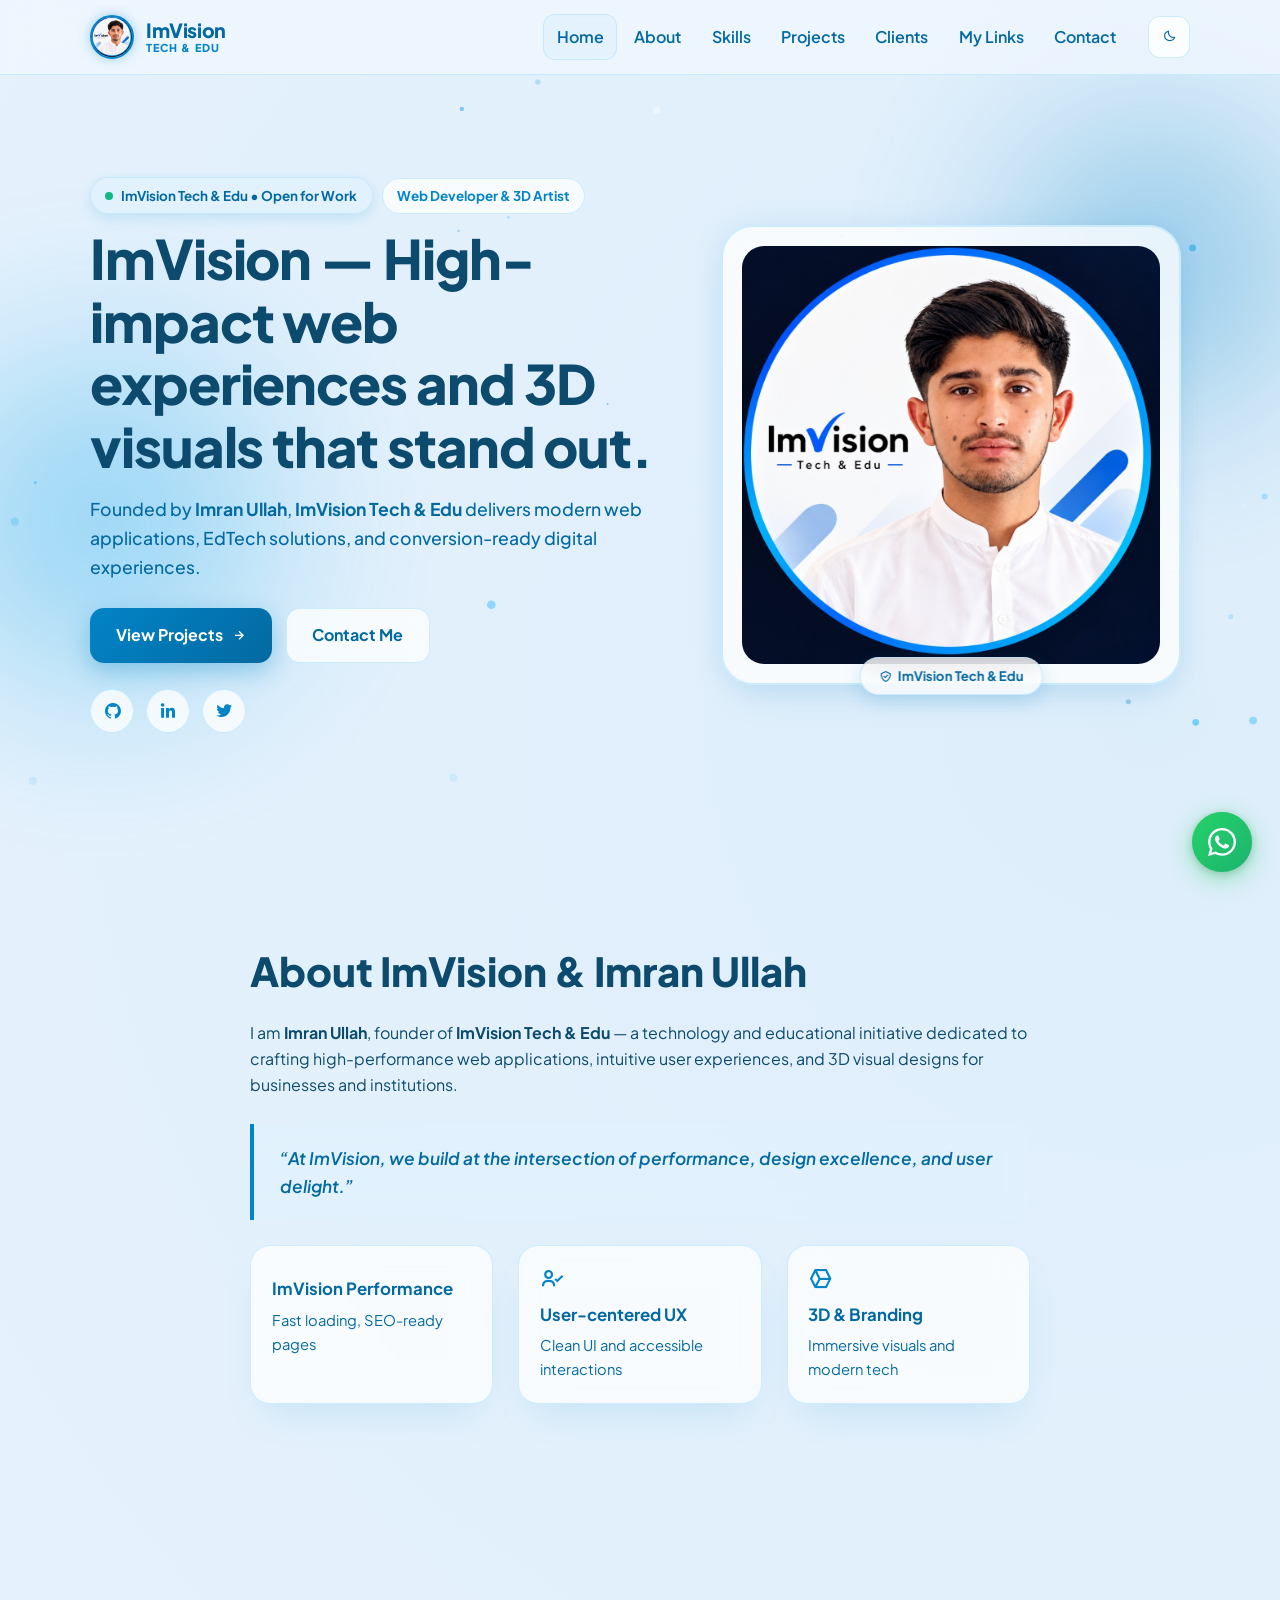
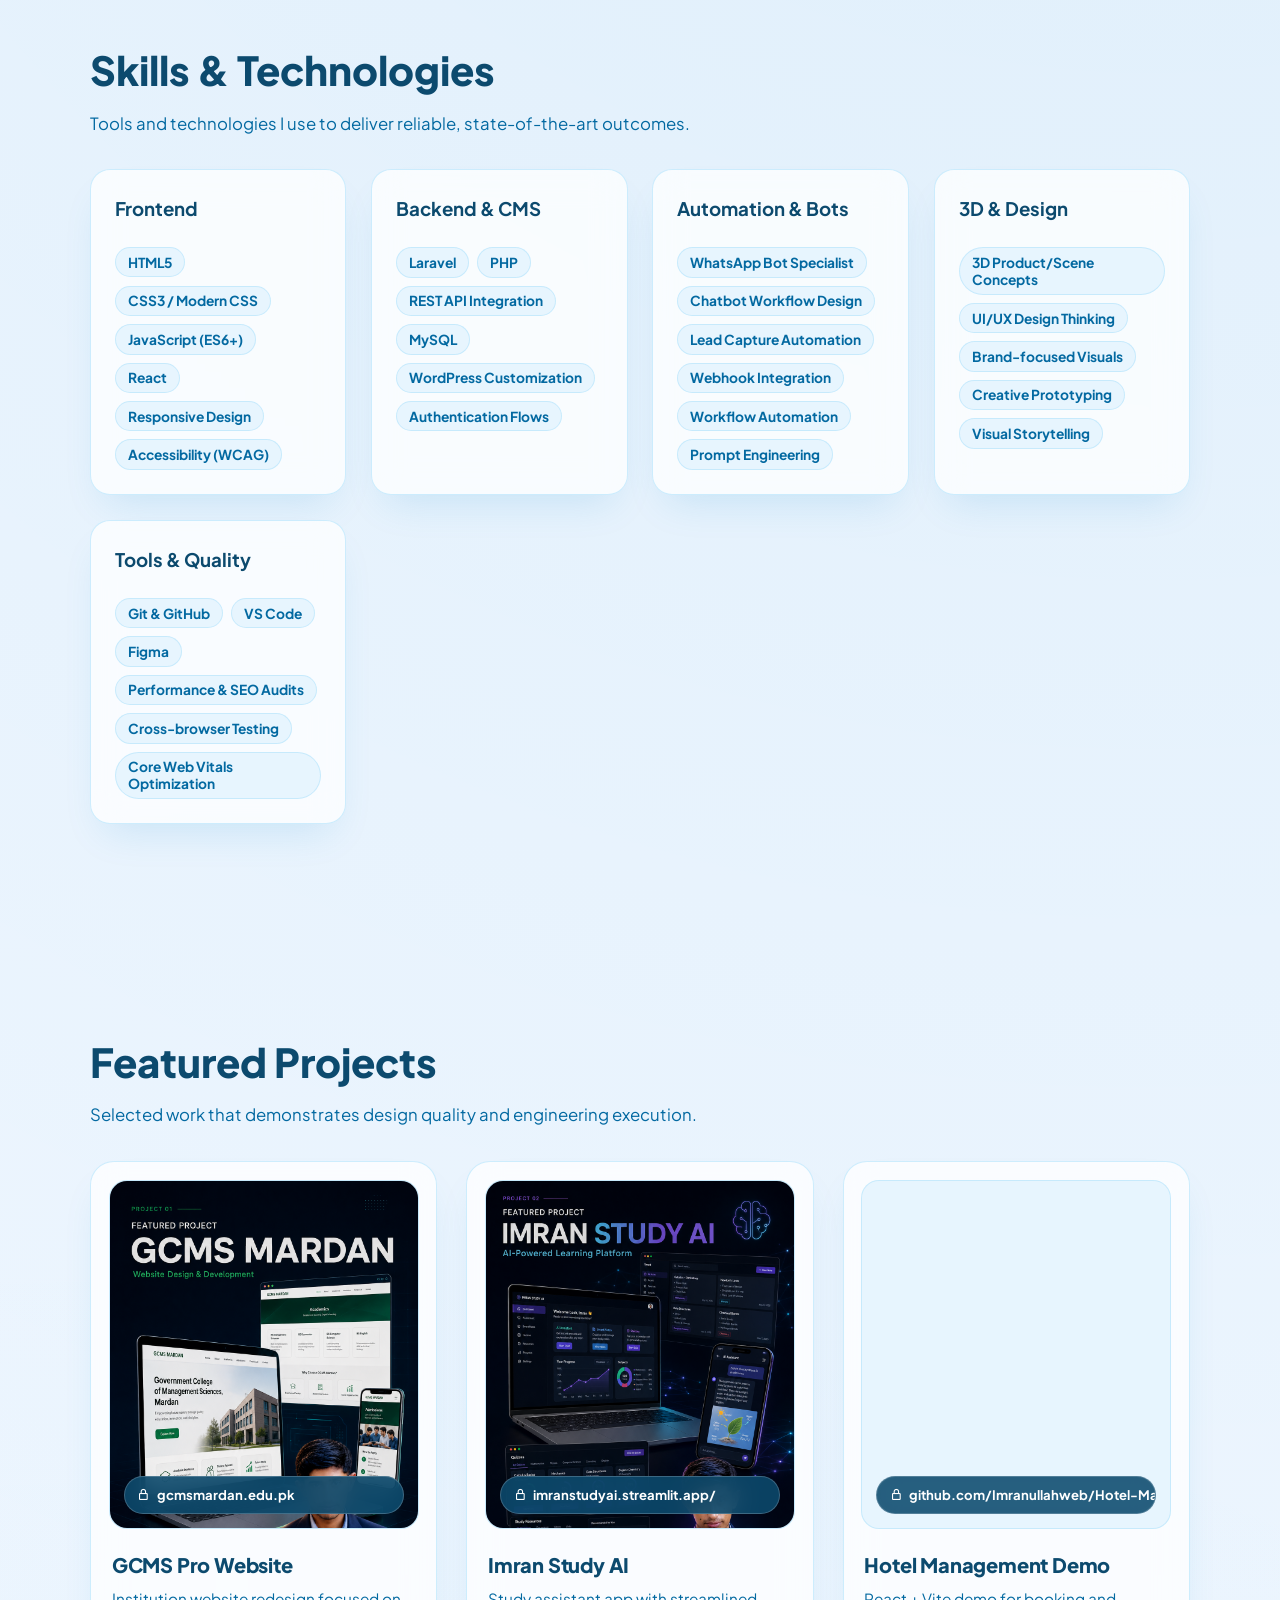
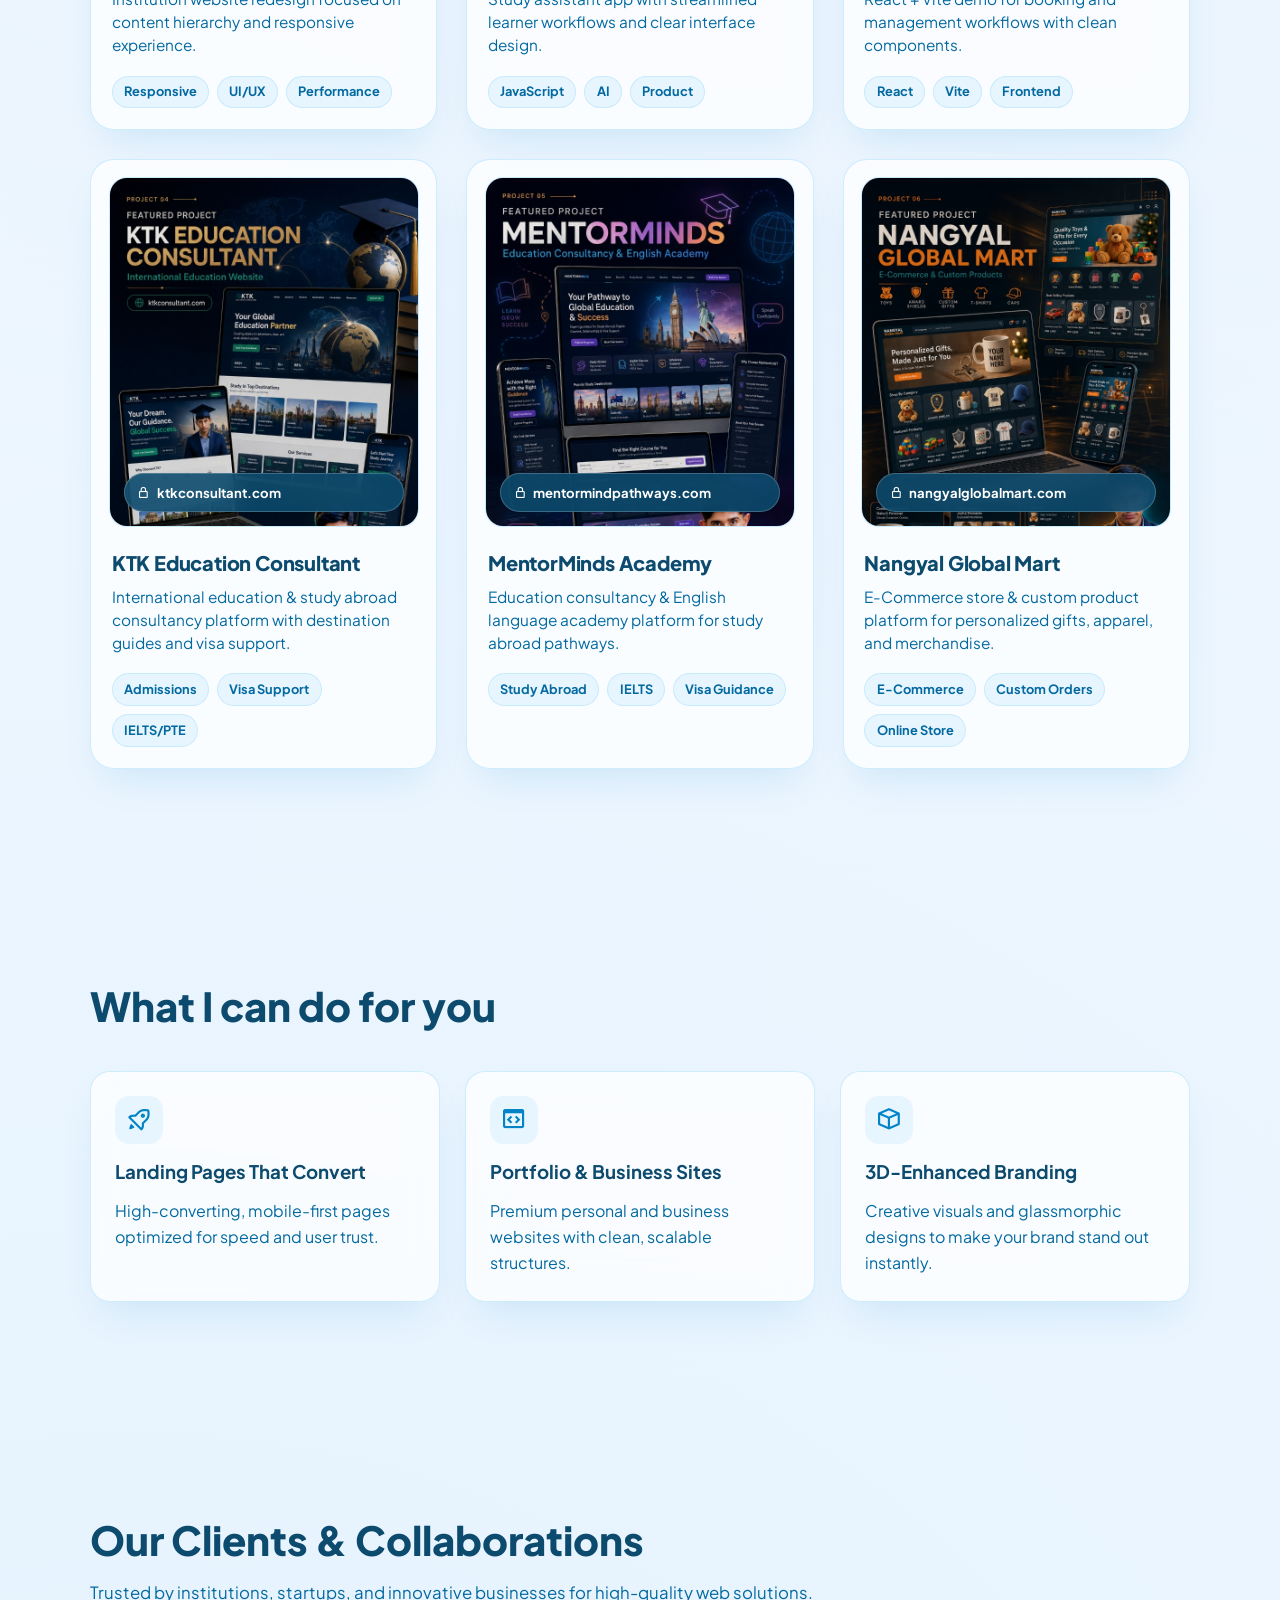
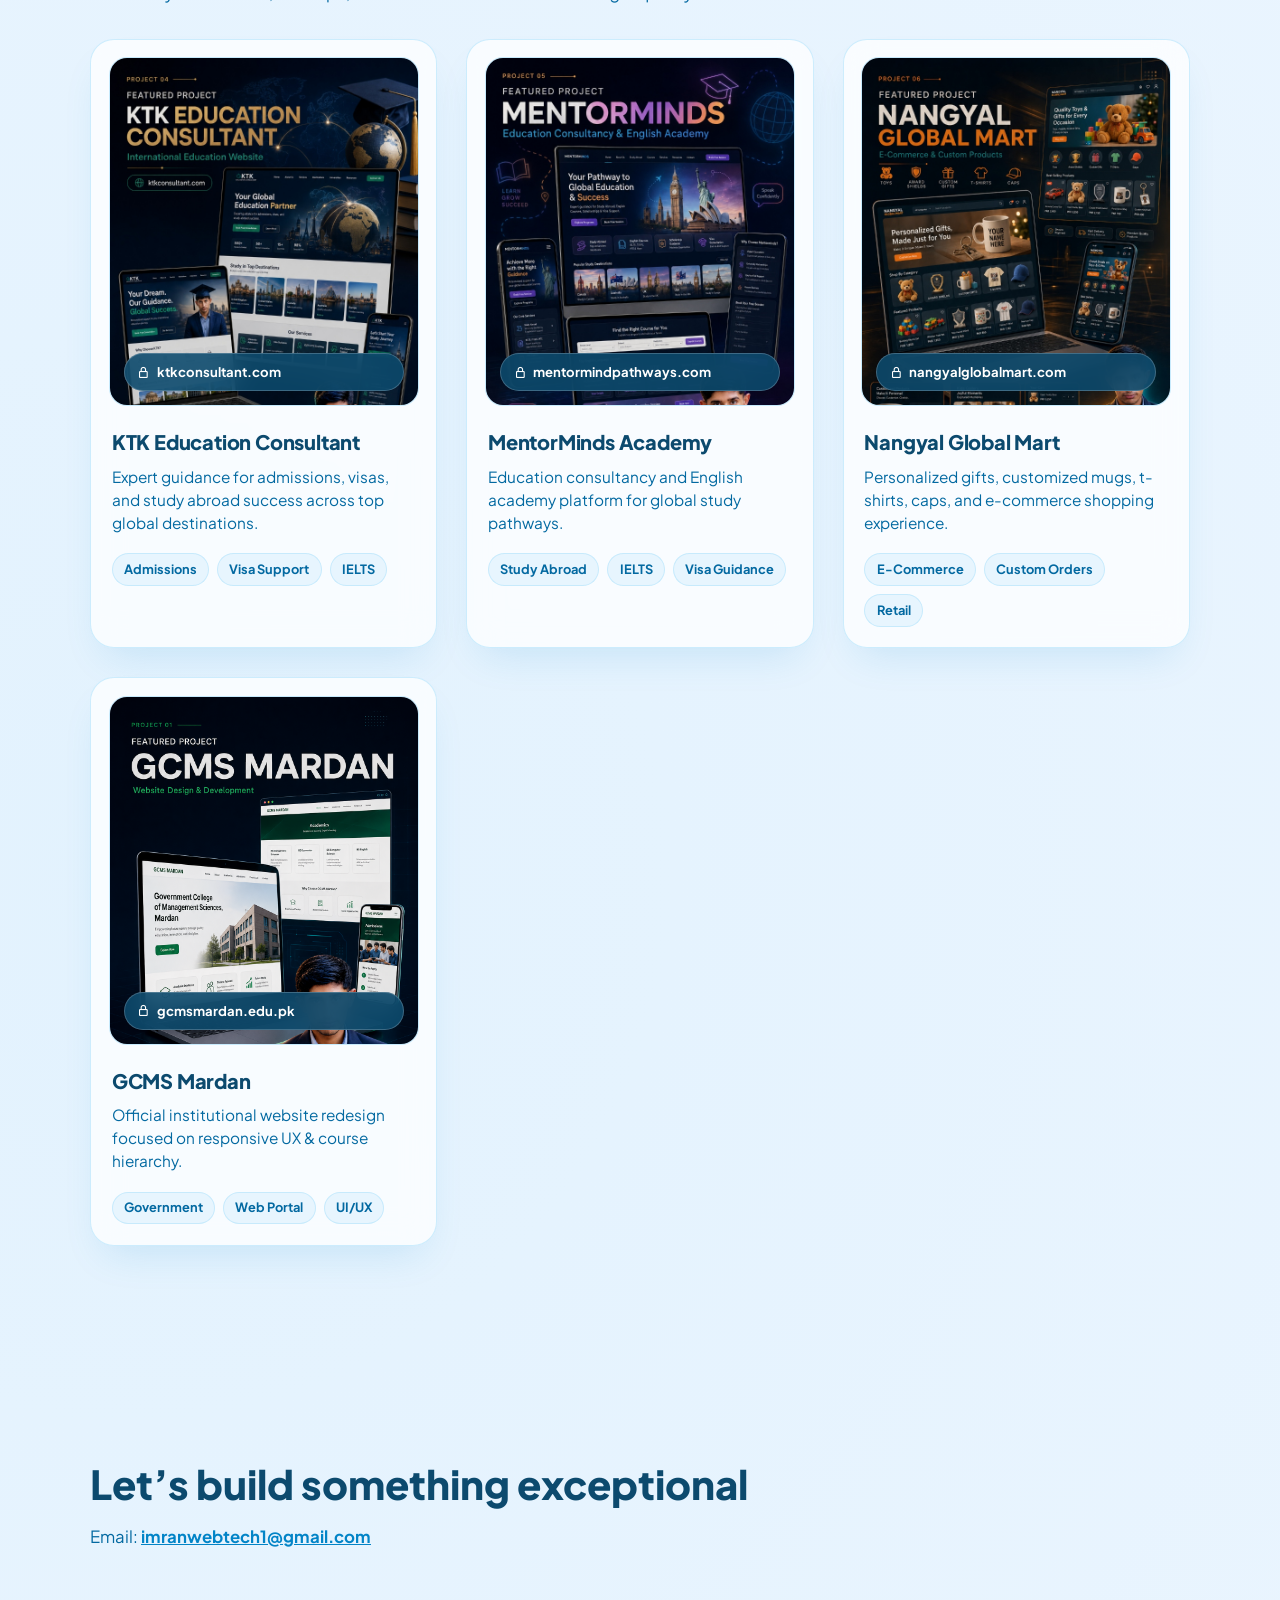
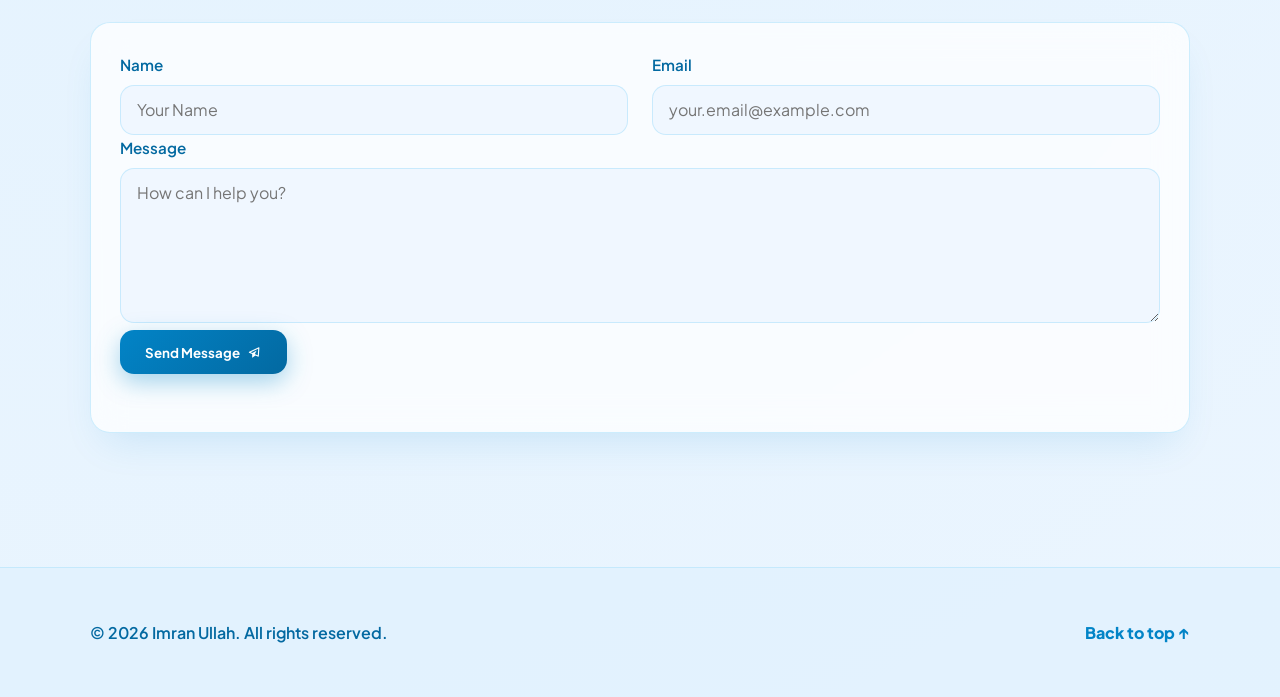
==== commit ae92a1a8: "feat: integrate ImVision Tech & Edu brand logo image and complete SEO optimization for ImVision sear" ====
--- a/index.html
+++ b/index.html
@@ -3,13 +3,70 @@
 <head>
     <meta charset="UTF-8">
     <meta name="viewport" content="width=device-width, initial-scale=1.0">
-    <title>Imran Ullah | Web Developer & 3D Artist</title>
-    <meta name="description" content="Imran Ullah is a Web Developer and 3D Artist creating fast, accessible digital experiences and immersive visuals.">
-    <meta property="og:title" content="Imran Ullah | Web Developer & 3D Artist">
-    <meta property="og:description" content="Portfolio of Imran Ullah featuring modern web projects, 3D artwork, and services.">
+    <title>ImVision | Imran Ullah — Web Developer & 3D Artist (ImVision Tech & Edu)</title>
+    <meta name="description" content="Official Portfolio & Agency of ImVision Tech & Edu, founded by Imran Ullah. High-performance web development, EdTech applications, 3D visuals, and custom digital solutions.">
+    <meta name="keywords" content="ImVision, ImVision Tech & Edu, ImVision Tech, Imran Ullah, Imran Ullah ImVision, ImVision Web Developer, ImVision Education, Web Developer Pakistan, 3D Artist Pakistan, ImVision Agency, GCMS Mardan, KTK Consultant, MentorMinds Academy, Nangyal Global Mart">
+    <meta name="author" content="Imran Ullah (ImVision Tech & Edu)">
+    <meta name="robots" content="index, follow, max-image-preview:large, max-snippet:-1, max-video-preview:-1">
+    <link rel="canonical" href="https://imranullahweb.github.io/Imranullahweb.github.io/">
+
+    <!-- Open Graph / Facebook / WhatsApp SEO -->
+    <meta property="og:site_name" content="ImVision Tech & Edu">
+    <meta property="og:title" content="ImVision | Imran Ullah — Web Developer & 3D Artist">
+    <meta property="og:description" content="ImVision Tech & Edu — Official portfolio and digital agency of Imran Ullah. Building high-impact websites, EdTech products, and 3D visuals.">
     <meta property="og:type" content="website">
     <meta property="og:image" content="dp.png">
     <meta property="og:url" content="https://imranullahweb.github.io/Imranullahweb.github.io/">
+
+    <!-- Twitter Card SEO -->
+    <meta name="twitter:card" content="summary_large_image">
+    <meta name="twitter:title" content="ImVision | Imran Ullah — Web Developer & 3D Artist">
+    <meta name="twitter:description" content="Official Portfolio & Digital Agency of ImVision Tech & Edu, founded by Imran Ullah.">
+    <meta name="twitter:image" content="dp.png">
+
+    <!-- Schema.org JSON-LD Structured Data for Google Search (ImVision) -->
+    <script type="application/ld+json">
+    {
+      "@context": "https://schema.org",
+      "@type": "Organization",
+      "name": "ImVision Tech & Edu",
+      "alternateName": ["ImVision", "ImVision Tech", "ImVision Edu"],
+      "url": "https://imranullahweb.github.io/Imranullahweb.github.io/",
+      "logo": "https://imranullahweb.github.io/Imranullahweb.github.io/dp.png",
+      "founder": {
+        "@type": "Person",
+        "name": "Imran Ullah",
+        "jobTitle": "Web Developer & 3D Artist",
+        "sameAs": [
+          "https://github.com/Imranullahweb",
+          "https://www.linkedin.com/in/imran-webtech-904082298/",
+          "https://x.com/imran_ullah2"
+        ]
+      },
+      "description": "ImVision Tech & Edu is a tech and education agency specializing in web development, EdTech applications, 3D visuals, and custom digital solutions."
+    }
+    </script>
+    <script type="application/ld+json">
+    {
+      "@context": "https://schema.org",
+      "@type": "Person",
+      "name": "Imran Ullah",
+      "alternateName": ["Imran Ullah ImVision", "ImVision Founder"],
+      "jobTitle": "Founder & Lead Developer",
+      "worksFor": {
+        "@type": "Organization",
+        "name": "ImVision Tech & Edu"
+      },
+      "url": "https://imranullahweb.github.io/Imranullahweb.github.io/",
+      "image": "https://imranullahweb.github.io/Imranullahweb.github.io/dp.png",
+      "sameAs": [
+        "https://github.com/Imranullahweb",
+        "https://www.linkedin.com/in/imran-webtech-904082298/",
+        "https://x.com/imran_ullah2"
+      ]
+    }
+    </script>
+
     <link rel="icon" href="dp.png" type="image/png">
     <link rel="preconnect" href="https://fonts.googleapis.com">
     <link rel="preconnect" href="https://fonts.gstatic.com" crossorigin>
@@ -28,9 +85,12 @@
 
     <header class="site-header" id="site-header">
         <div class="container header-content">
-            <a href="#home" class="brand" aria-label="Go to home">
-                <img src="dp.png" alt="Portrait of Imran Ullah" class="brand-avatar" width="44" height="44">
-                <span>Imran Ullah</span>
+            <a href="#home" class="brand" aria-label="ImVision Home">
+                <img src="dp.png" alt="ImVision Tech & Edu Logo - Imran Ullah" class="brand-avatar" width="44" height="44">
+                <span class="brand-name-wrap">
+                    <span class="brand-main">ImVision</span>
+                    <span class="brand-subtext">Tech &amp; Edu</span>
+                </span>
             </a>
 
             <button class="menu-toggle" id="menu-toggle" aria-label="Toggle navigation" aria-expanded="false" aria-controls="site-nav">
@@ -61,12 +121,12 @@
                     <div class="badge-group">
                         <span class="ocean-status-badge">
                             <span class="pulse-dot"></span>
-                            Available for New Projects
+                            ImVision Tech &amp; Edu • Open for Work
                         </span>
-                        <span class="eyebrow">Web Developer & 3D Artist</span>
-                    </div>
-                    <h1>I build high-impact websites and visuals that people remember.</h1>
-                    <p class="lead">I help founders, businesses, and teams ship polished digital experiences that are fast, accessible, and conversion-ready.</p>
+                        <span class="eyebrow">Web Developer &amp; 3D Artist</span>
+                    </div>
+                    <h1>ImVision — High-impact web experiences and 3D visuals that stand out.</h1>
+                    <p class="lead">Founded by <strong>Imran Ullah</strong>, <strong>ImVision Tech &amp; Edu</strong> delivers modern web applications, EdTech solutions, and conversion-ready digital experiences.</p>
                     <div class="cta-group">
                         <a class="btn btn-primary" href="#projects">View Projects <i class="bx bx-right-arrow-alt"></i></a>
                         <a class="btn btn-secondary" href="#contact">Contact Me</a>
@@ -79,9 +139,9 @@
                 </div>
                 <div class="hero-media reveal 3d-card-wrap">
                     <div class="hero-media-inner">
-                        <img src="dp.png" alt="Imran Ullah profile" width="560" height="560" loading="eager" decoding="async">
+                        <img src="dp.png" alt="Imran Ullah - ImVision Tech & Edu" width="560" height="560" loading="eager" decoding="async">
                         <div class="hero-media-badge">
-                            <i class="bx bx-code-alt"></i> Modern & Responsive
+                            <i class="bx bx-check-shield"></i> ImVision Tech &amp; Edu
                         </div>
                     </div>
                 </div>
@@ -90,26 +150,26 @@
 
         <section class="about section" id="about">
             <div class="container narrow reveal">
-                <h2>About Me</h2>
-                <p>I am Imran Ullah, a creative web developer and 3D artist focused on blending design and performance. I craft responsive interfaces, optimize user journeys, and build experiences that feel premium on every device.</p>
+                <h2>About ImVision &amp; Imran Ullah</h2>
+                <p>I am <strong>Imran Ullah</strong>, founder of <strong>ImVision Tech &amp; Edu</strong> — a technology and educational initiative dedicated to crafting high-performance web applications, intuitive user experiences, and 3D visual designs for businesses and institutions.</p>
                 <blockquote class="glass-quote">
-                    <p>“Great digital experiences are built at the intersection of performance, design, and user delight.”</p>
+                    <p>“At ImVision, we build at the intersection of performance, design excellence, and user delight.”</p>
                 </blockquote>
                 <div class="about-highlights" role="list">
                     <div class="highlight glass-card" role="listitem">
                         <i class="bx bx-zap highlight-icon"></i>
-                        <strong>Performance-first</strong>
+                        <strong>ImVision Performance</strong>
                         <span>Fast loading, SEO-ready pages</span>
                     </div>
                     <div class="highlight glass-card" role="listitem">
                         <i class="bx bx-user-check highlight-icon"></i>
-                        <strong>User-centered</strong>
+                        <strong>User-centered UX</strong>
                         <span>Clean UI and accessible interactions</span>
                     </div>
                     <div class="highlight glass-card" role="listitem">
                         <i class="bx bx-cube-alt highlight-icon"></i>
-                        <strong>Creative execution</strong>
-                        <span>3D visuals and modern branding</span>
+                        <strong>3D &amp; Branding</strong>
+                        <span>Immersive visuals and modern tech</span>
                     </div>
                 </div>
             </div>
--- a/style.css
+++ b/style.css
@@ -152,6 +152,29 @@
     font-size: 1.15rem; 
 }
 :root[data-theme="dark"] .brand { color: #ffffff; }
+
+.brand-name-wrap {
+    display: flex;
+    flex-direction: column;
+    line-height: 1.1;
+}
+.brand-main {
+    font-weight: 800;
+    font-size: 1.22rem;
+    color: var(--primary-strong);
+    letter-spacing: -0.02em;
+}
+:root[data-theme="dark"] .brand-main { color: #ffffff; }
+
+.brand-subtext {
+    font-size: 0.68rem;
+    font-weight: 800;
+    text-transform: uppercase;
+    letter-spacing: 0.1em;
+    color: var(--primary);
+}
+:root[data-theme="dark"] .brand-subtext { color: var(--accent); }
+
 
 .brand-avatar {
     width: 44px;
